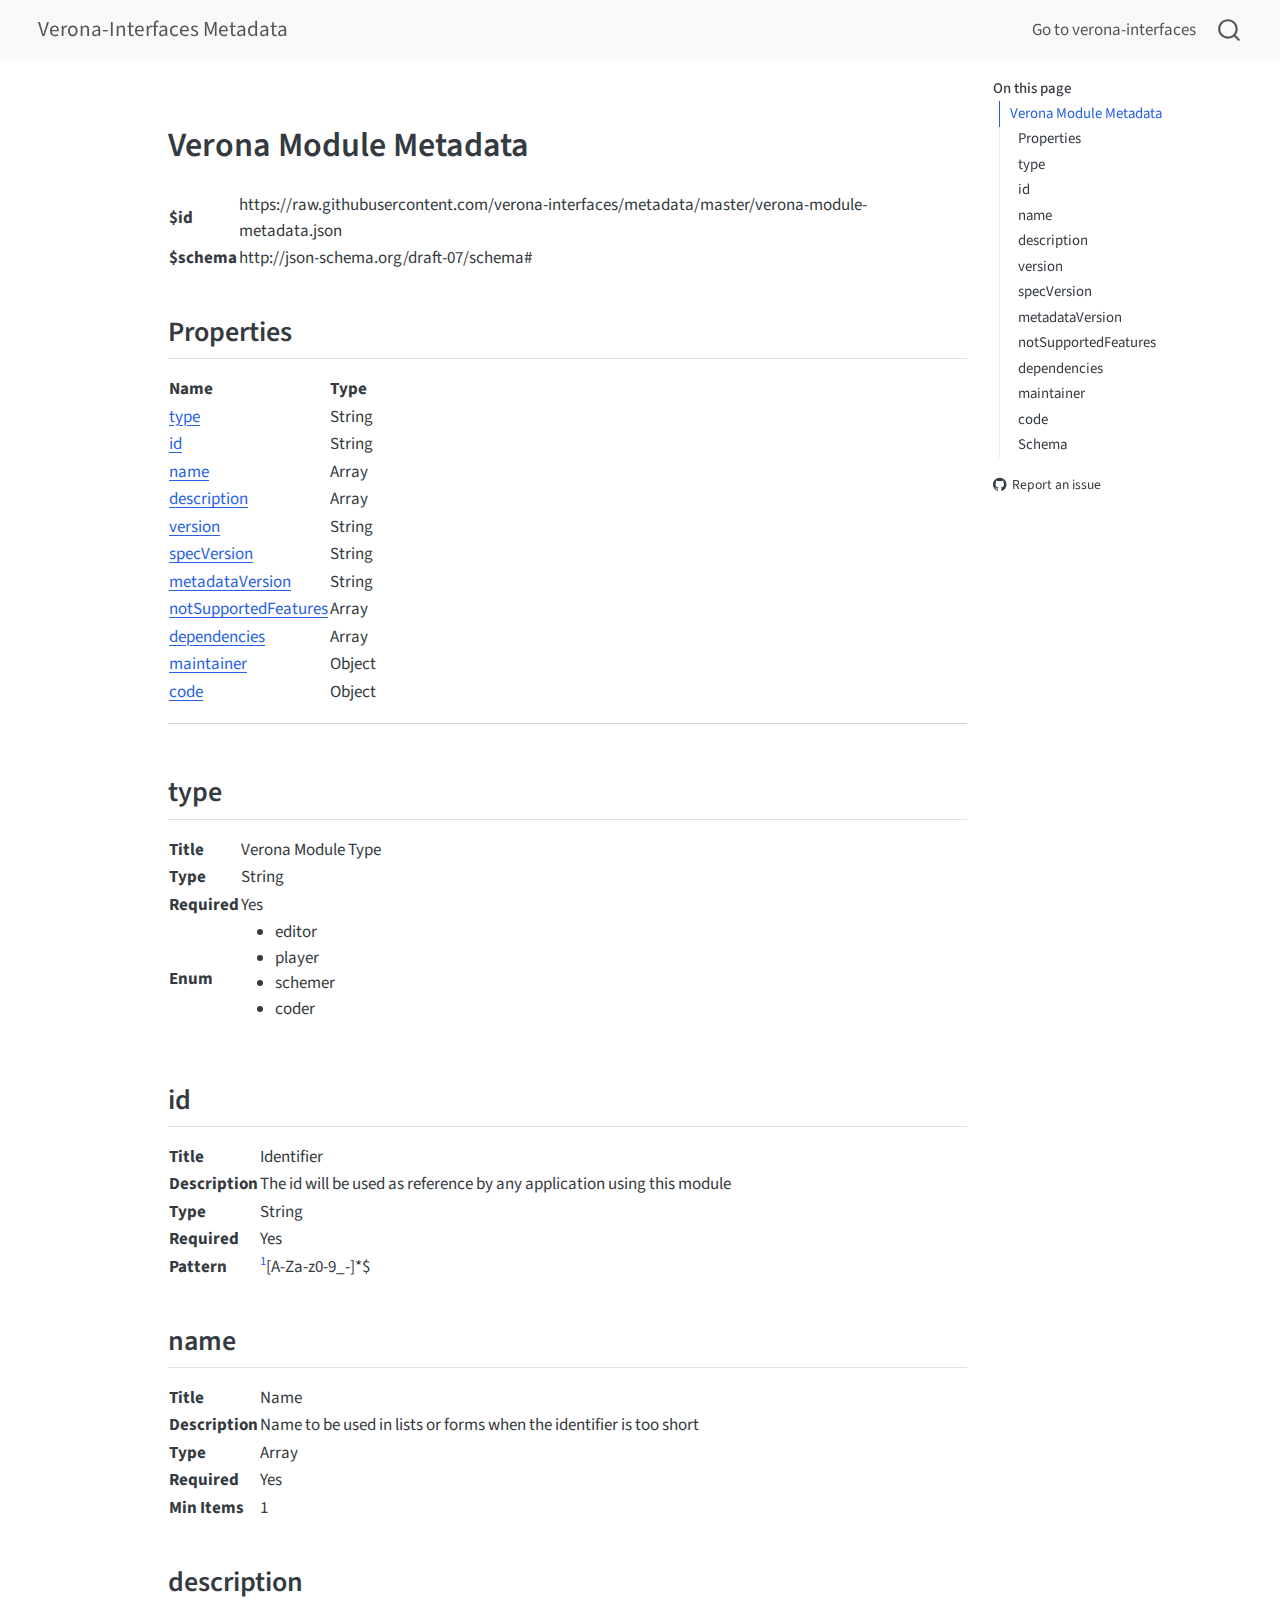
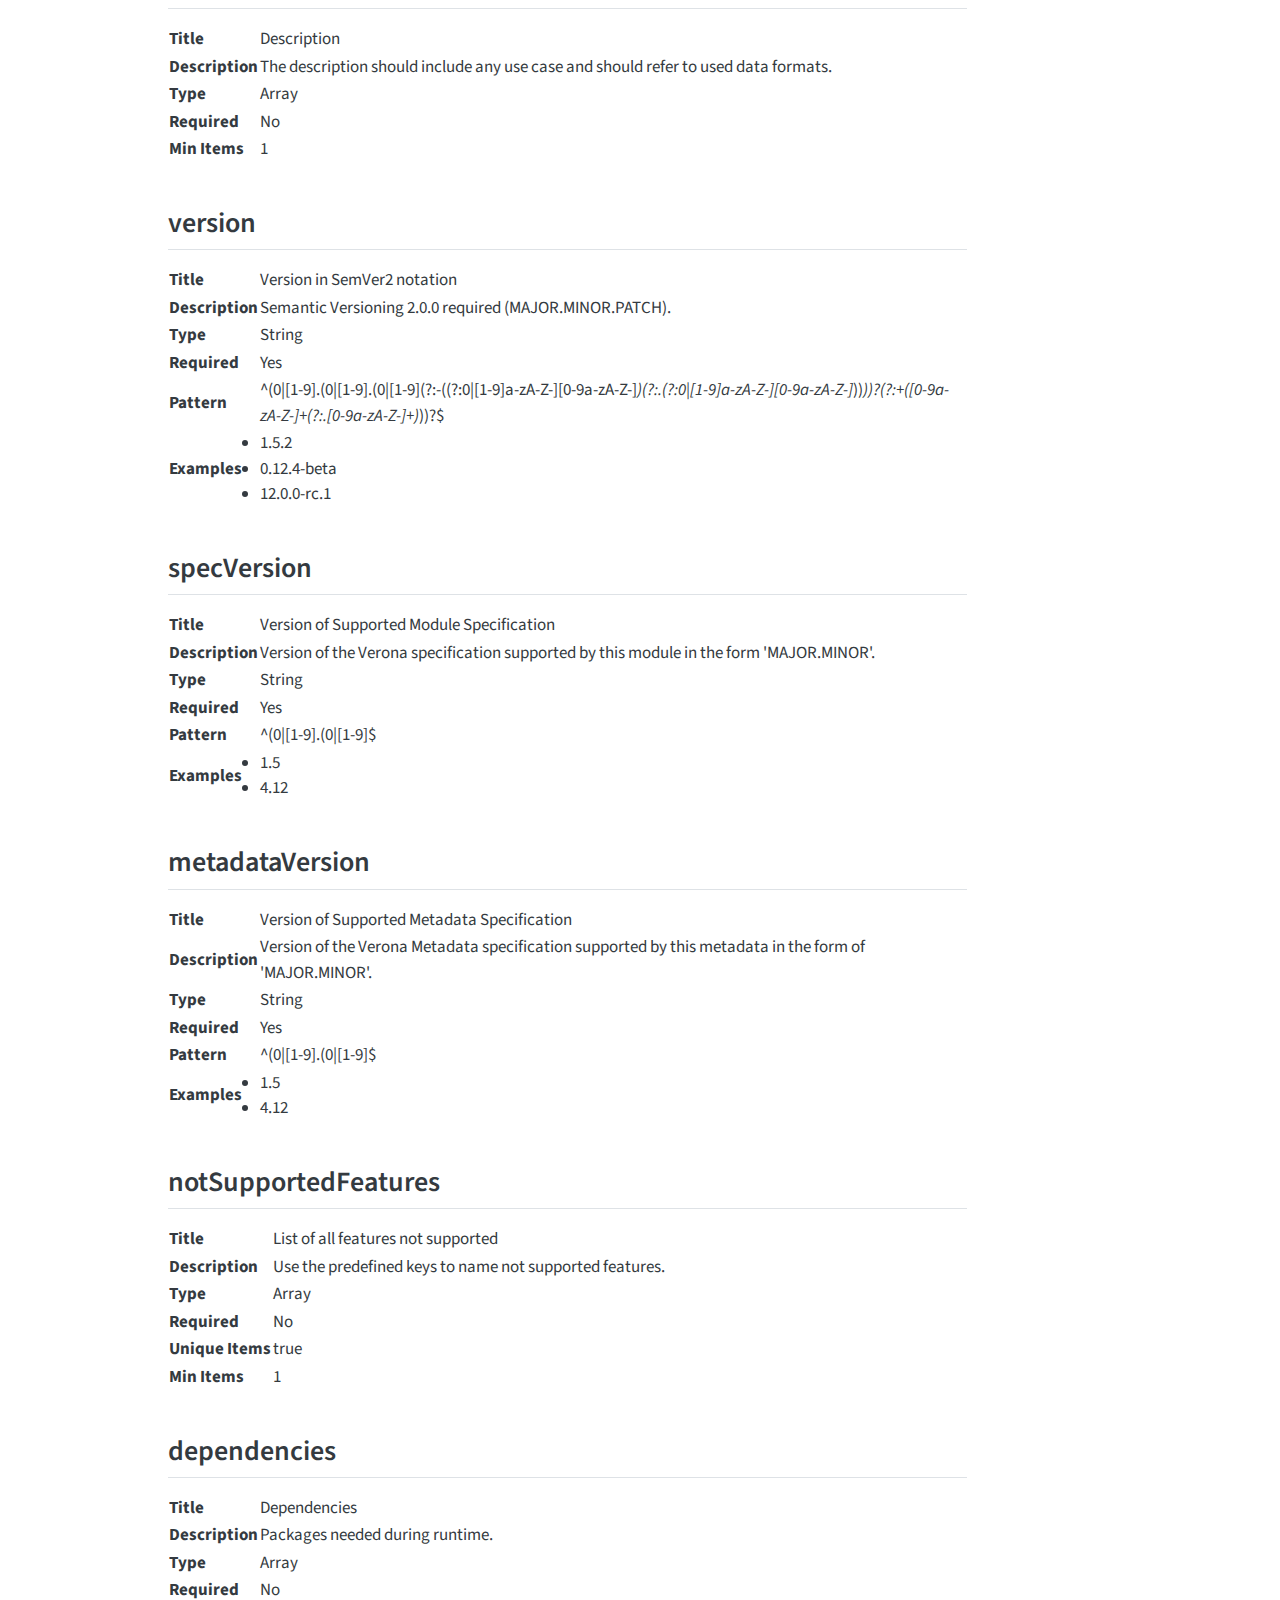
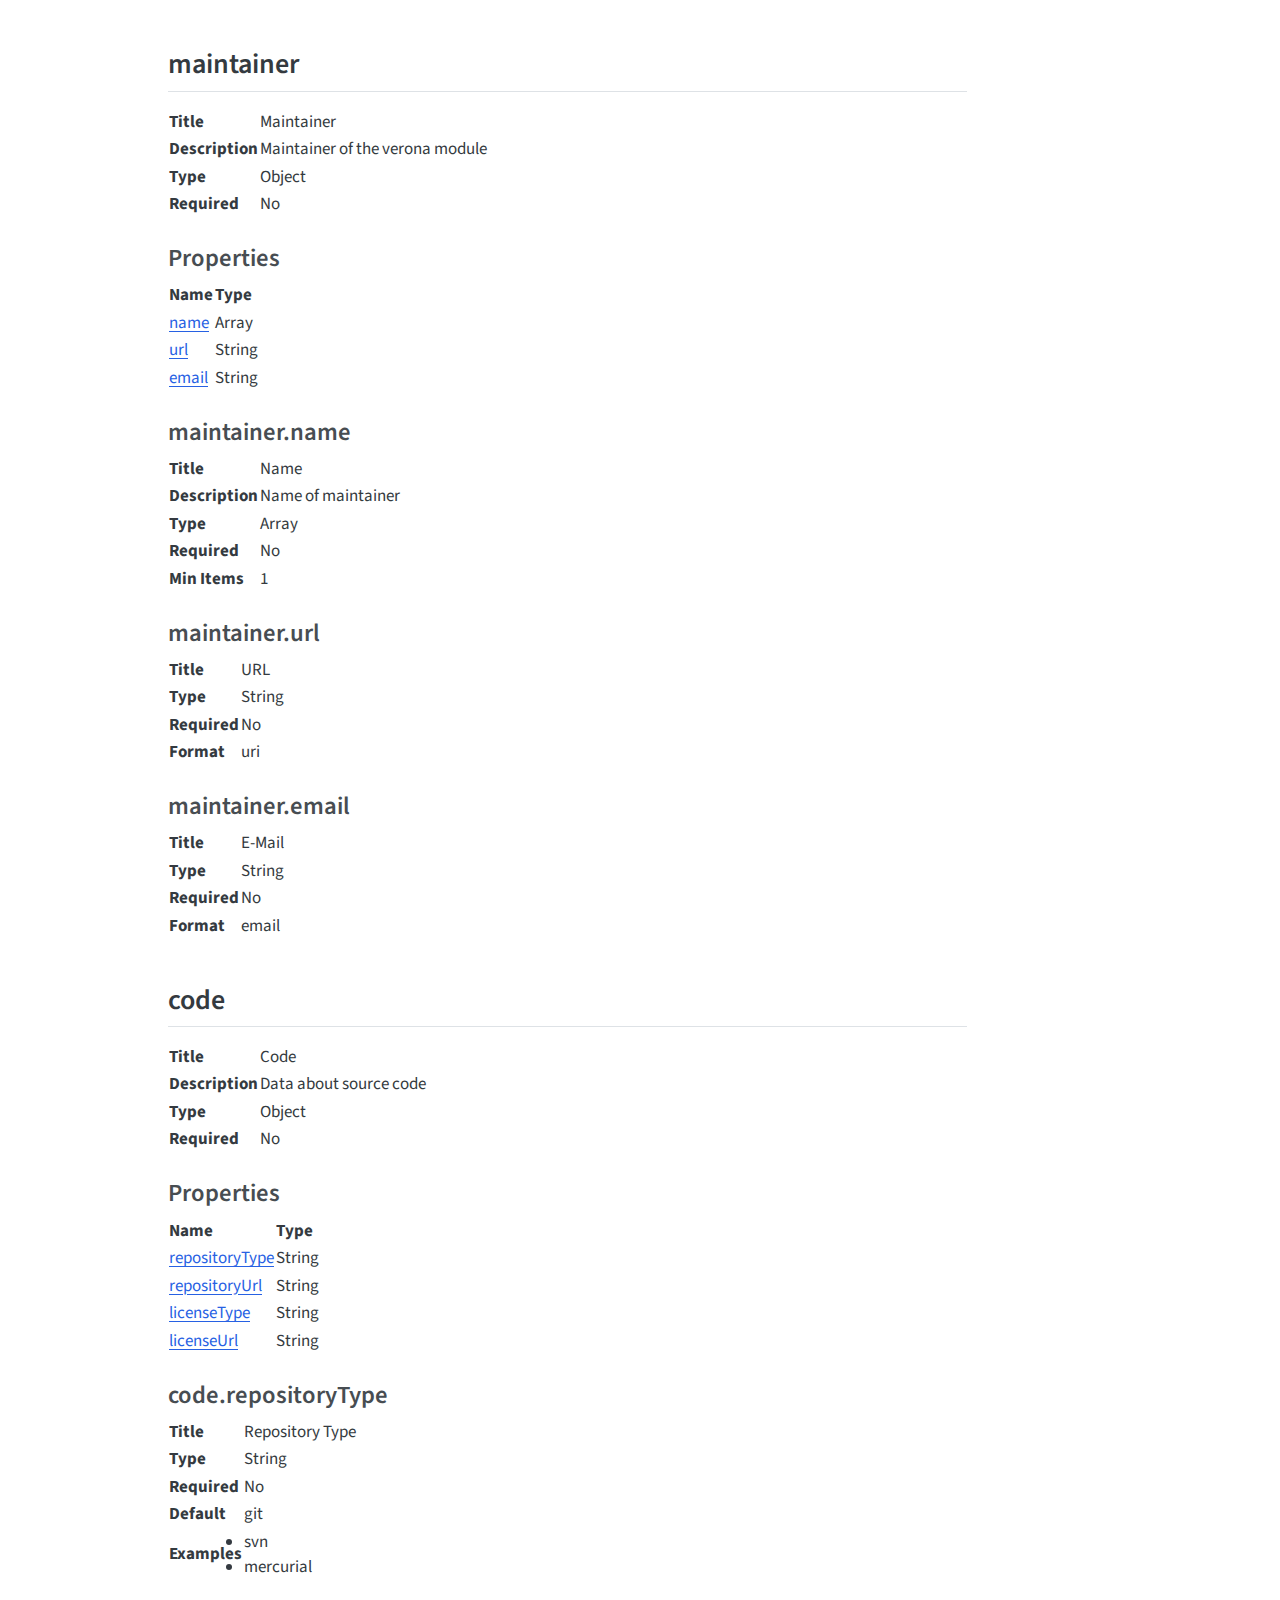
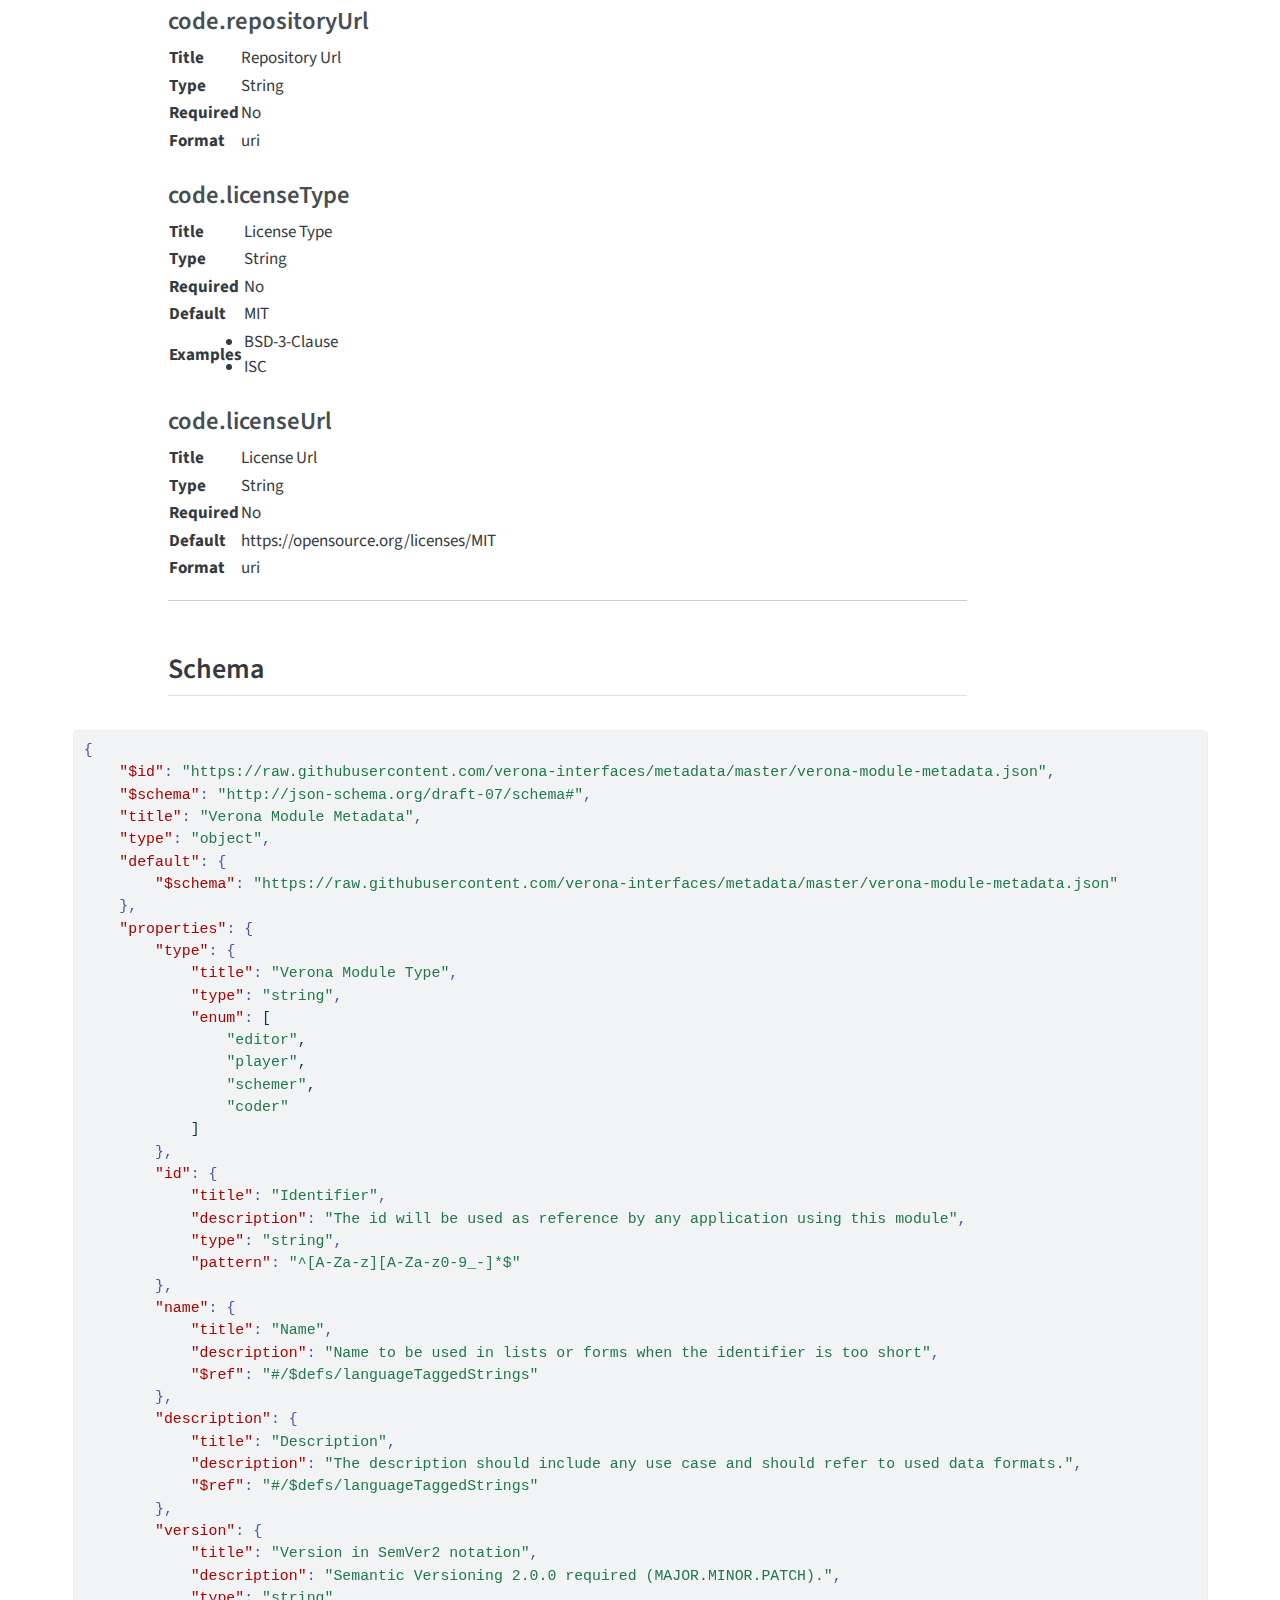
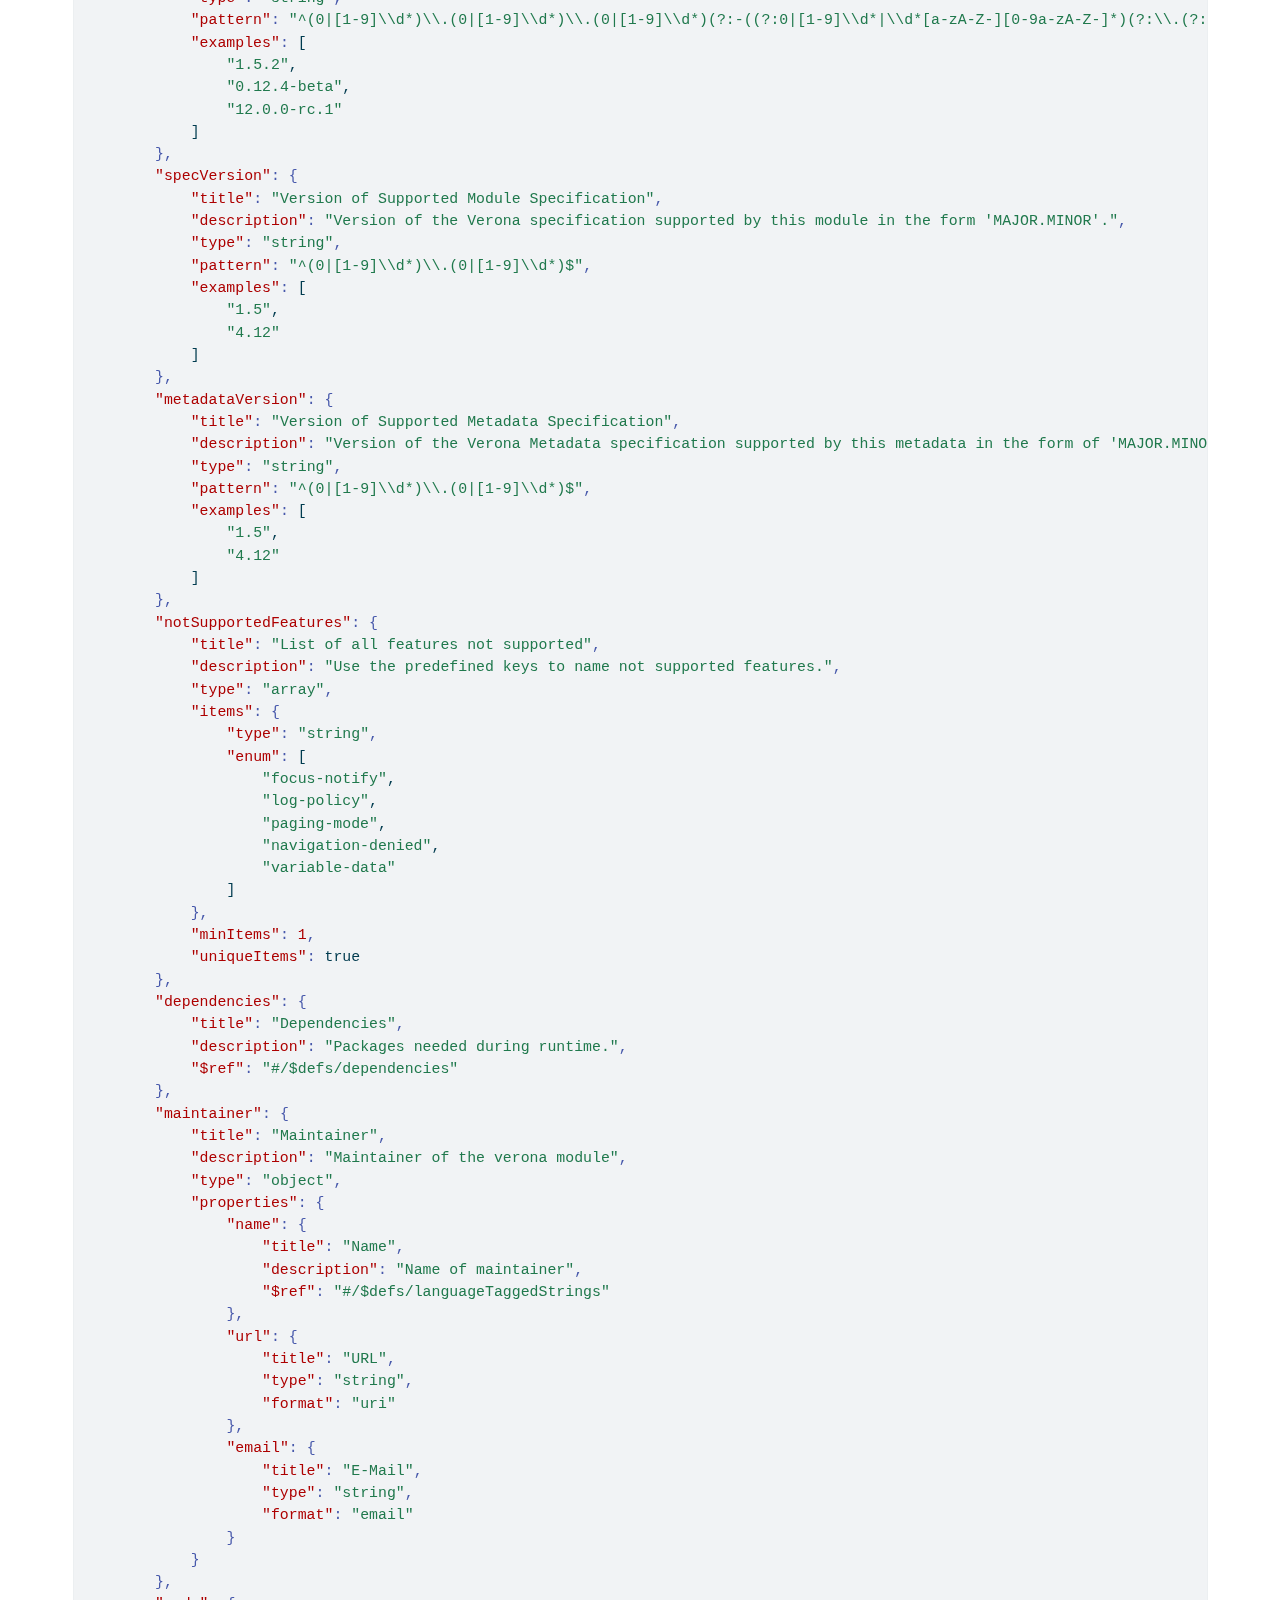
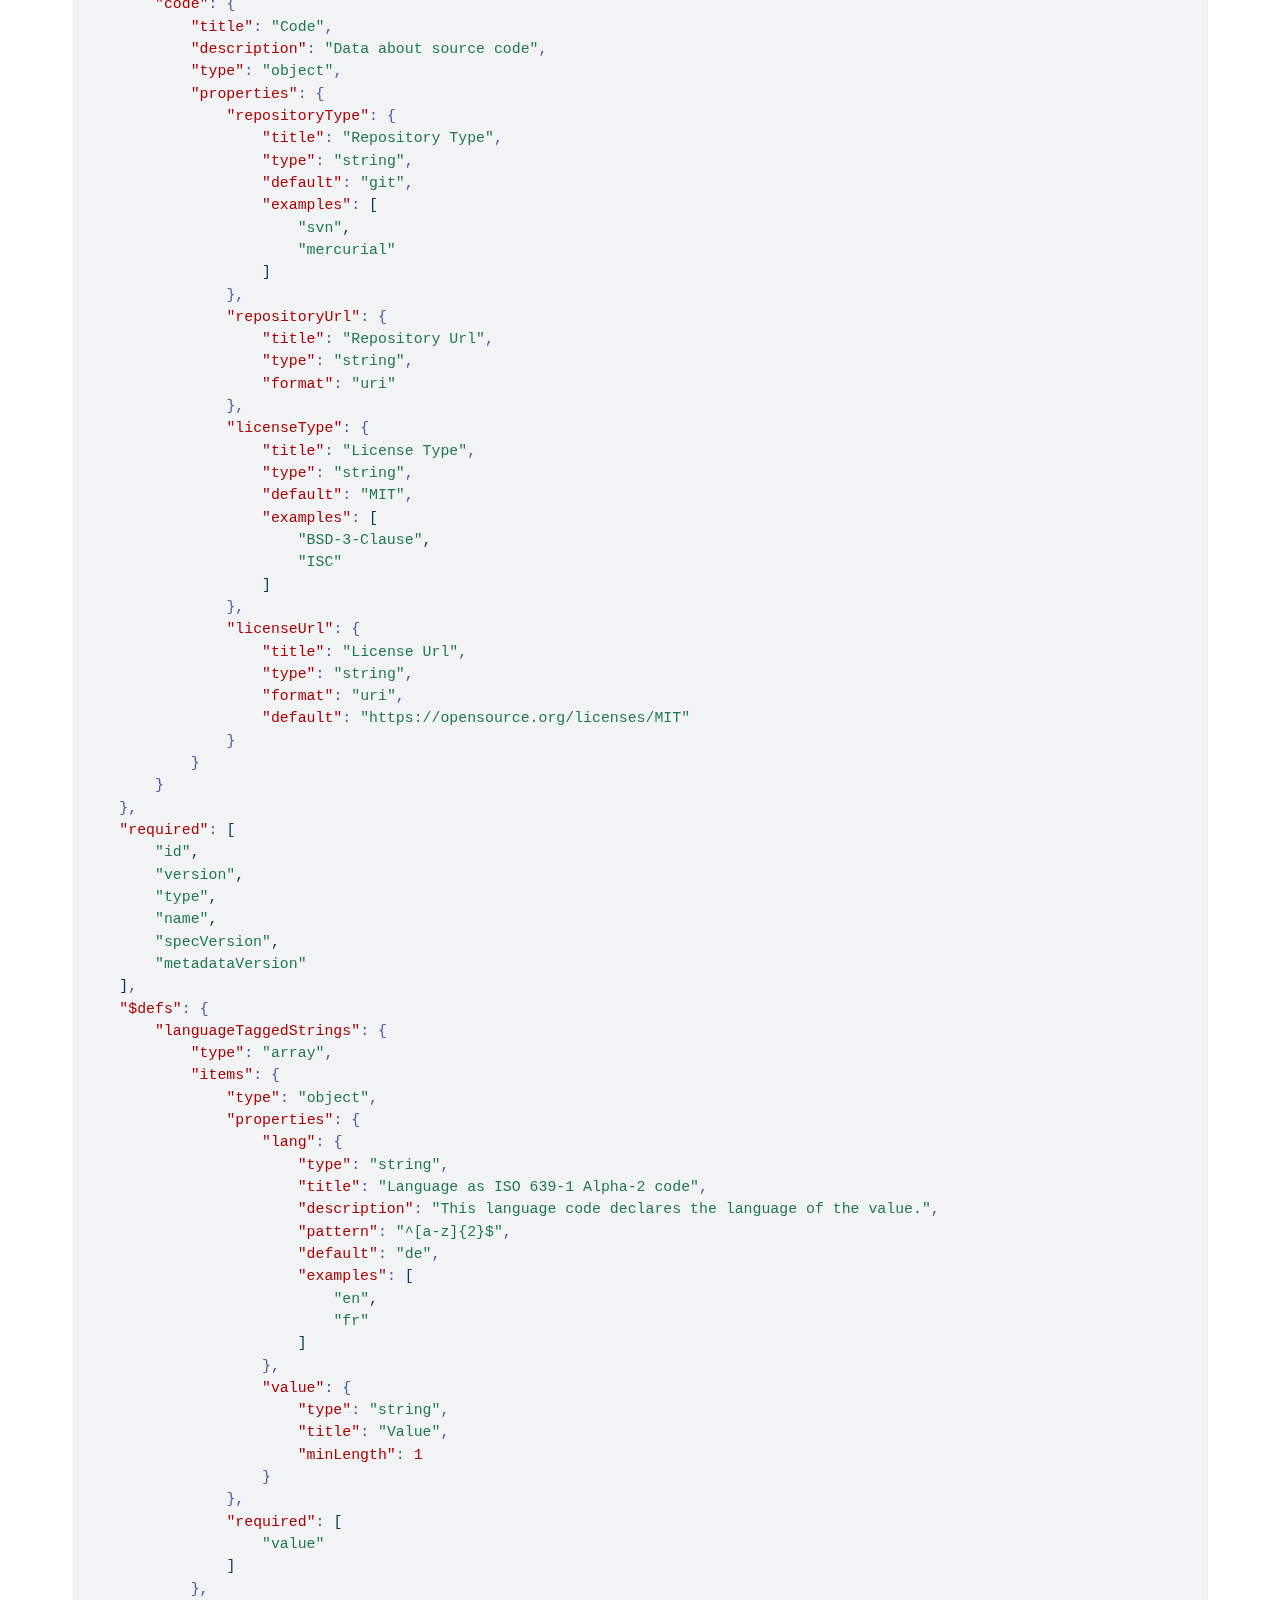
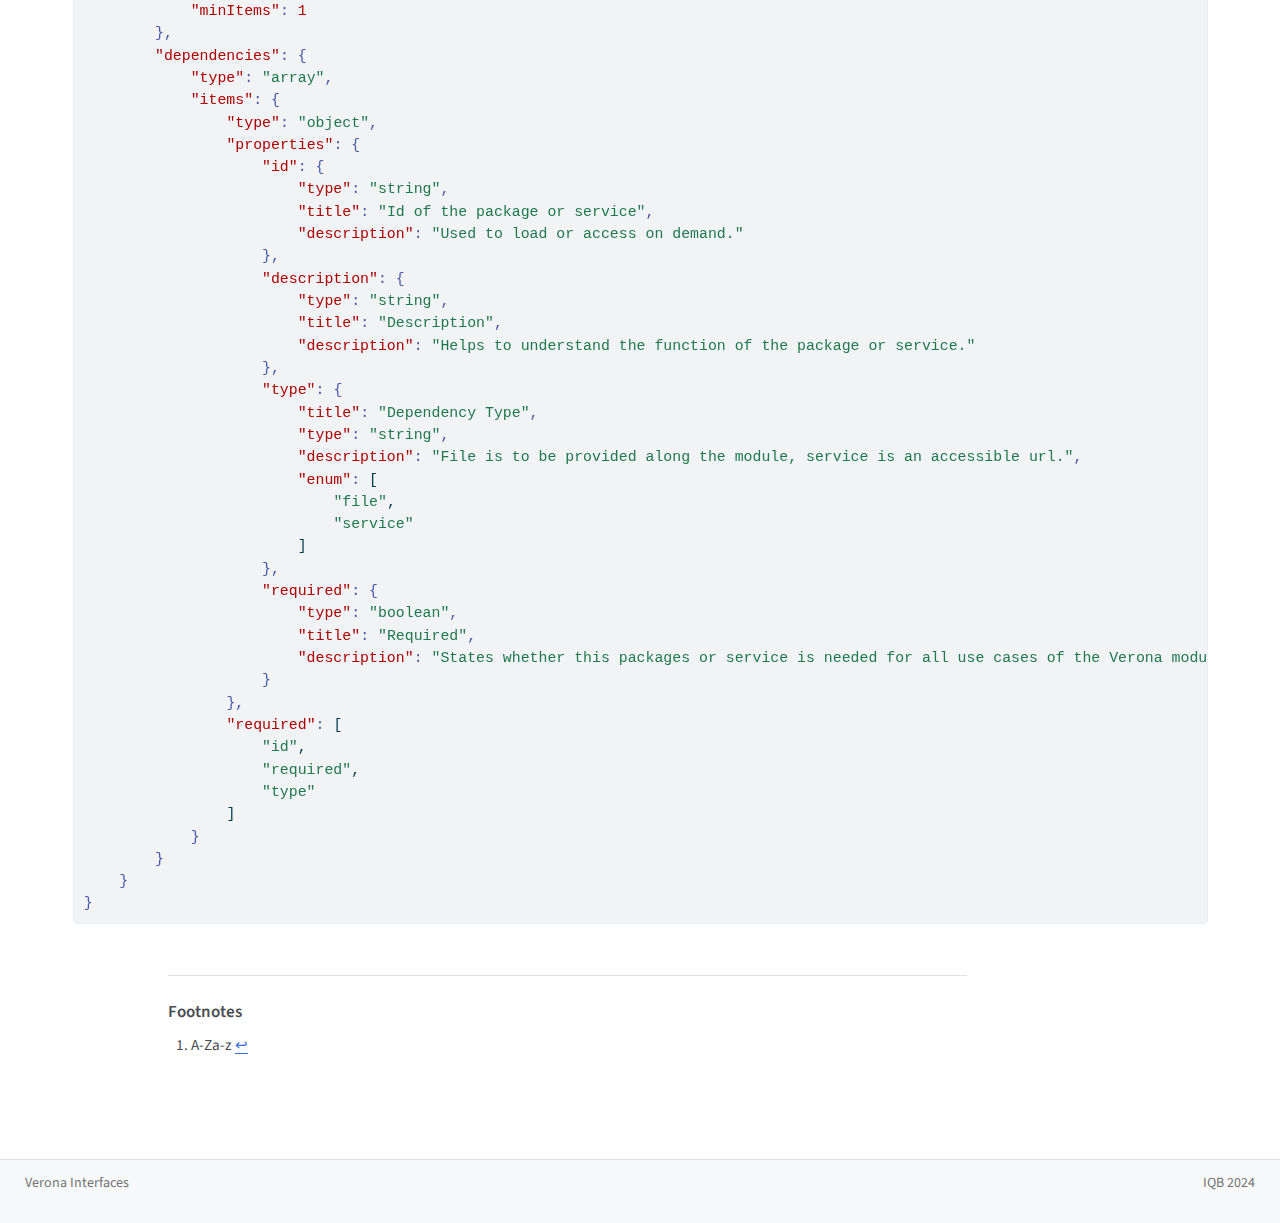
==== index.html @ d8240e15 "Built site for gh-pages" ====
<!DOCTYPE html>
<html xmlns="http://www.w3.org/1999/xhtml" lang="en" xml:lang="en"><head>

<meta charset="utf-8">
<meta name="generator" content="quarto-1.4.553">

<meta name="viewport" content="width=device-width, initial-scale=1.0, user-scalable=yes">


<title>Verona-Interfaces Metadata</title>
<style>
code{white-space: pre-wrap;}
span.smallcaps{font-variant: small-caps;}
div.columns{display: flex; gap: min(4vw, 1.5em);}
div.column{flex: auto; overflow-x: auto;}
div.hanging-indent{margin-left: 1.5em; text-indent: -1.5em;}
ul.task-list{list-style: none;}
ul.task-list li input[type="checkbox"] {
  width: 0.8em;
  margin: 0 0.8em 0.2em -1em; /* quarto-specific, see https://github.com/quarto-dev/quarto-cli/issues/4556 */ 
  vertical-align: middle;
}
/* CSS for syntax highlighting */
pre > code.sourceCode { white-space: pre; position: relative; }
pre > code.sourceCode > span { line-height: 1.25; }
pre > code.sourceCode > span:empty { height: 1.2em; }
.sourceCode { overflow: visible; }
code.sourceCode > span { color: inherit; text-decoration: inherit; }
div.sourceCode { margin: 1em 0; }
pre.sourceCode { margin: 0; }
@media screen {
div.sourceCode { overflow: auto; }
}
@media print {
pre > code.sourceCode { white-space: pre-wrap; }
pre > code.sourceCode > span { text-indent: -5em; padding-left: 5em; }
}
pre.numberSource code
  { counter-reset: source-line 0; }
pre.numberSource code > span
  { position: relative; left: -4em; counter-increment: source-line; }
pre.numberSource code > span > a:first-child::before
  { content: counter(source-line);
    position: relative; left: -1em; text-align: right; vertical-align: baseline;
    border: none; display: inline-block;
    -webkit-touch-callout: none; -webkit-user-select: none;
    -khtml-user-select: none; -moz-user-select: none;
    -ms-user-select: none; user-select: none;
    padding: 0 4px; width: 4em;
  }
pre.numberSource { margin-left: 3em;  padding-left: 4px; }
div.sourceCode
  {   }
@media screen {
pre > code.sourceCode > span > a:first-child::before { text-decoration: underline; }
}
</style>


<script src="site_libs/quarto-nav/quarto-nav.js"></script>
<script src="site_libs/clipboard/clipboard.min.js"></script>
<script src="site_libs/quarto-search/autocomplete.umd.js"></script>
<script src="site_libs/quarto-search/fuse.min.js"></script>
<script src="site_libs/quarto-search/quarto-search.js"></script>
<meta name="quarto:offset" content="./">
<link href="./favicon.ico" rel="icon">
<script src="site_libs/quarto-html/quarto.js"></script>
<script src="site_libs/quarto-html/popper.min.js"></script>
<script src="site_libs/quarto-html/tippy.umd.min.js"></script>
<script src="site_libs/quarto-html/anchor.min.js"></script>
<link href="site_libs/quarto-html/tippy.css" rel="stylesheet">
<link href="site_libs/quarto-html/quarto-syntax-highlighting.css" rel="stylesheet" id="quarto-text-highlighting-styles">
<script src="site_libs/bootstrap/bootstrap.min.js"></script>
<link href="site_libs/bootstrap/bootstrap-icons.css" rel="stylesheet">
<link href="site_libs/bootstrap/bootstrap.min.css" rel="stylesheet" id="quarto-bootstrap" data-mode="light">
<script id="quarto-search-options" type="application/json">{
  "location": "navbar",
  "copy-button": false,
  "collapse-after": 3,
  "panel-placement": "end",
  "type": "overlay",
  "limit": 50,
  "keyboard-shortcut": [
    "f",
    "/",
    "s"
  ],
  "show-item-context": false,
  "language": {
    "search-no-results-text": "No results",
    "search-matching-documents-text": "matching documents",
    "search-copy-link-title": "Copy link to search",
    "search-hide-matches-text": "Hide additional matches",
    "search-more-match-text": "more match in this document",
    "search-more-matches-text": "more matches in this document",
    "search-clear-button-title": "Clear",
    "search-text-placeholder": "",
    "search-detached-cancel-button-title": "Cancel",
    "search-submit-button-title": "Submit",
    "search-label": "Search"
  }
}</script>


<link rel="stylesheet" href="styles.css">
</head>

<body class="nav-fixed">

<div id="quarto-search-results"></div>
  <header id="quarto-header" class="headroom fixed-top">
    <nav class="navbar navbar-expand-lg " data-bs-theme="dark">
      <div class="navbar-container container-fluid">
      <div class="navbar-brand-container mx-auto">
    <a href="./index.html" class="navbar-brand navbar-brand-logo">
    <img src="./logo_verona_small.png" alt="" class="navbar-logo">
    </a>
    <a class="navbar-brand" href="./index.html">
    <span class="navbar-title">Verona-Interfaces Metadata</span>
    </a>
  </div>
            <div id="quarto-search" class="" title="Search"></div>
          <button class="navbar-toggler" type="button" data-bs-toggle="collapse" data-bs-target="#navbarCollapse" aria-controls="navbarCollapse" aria-expanded="false" aria-label="Toggle navigation" onclick="if (window.quartoToggleHeadroom) { window.quartoToggleHeadroom(); }">
  <span class="navbar-toggler-icon"></span>
</button>
          <div class="collapse navbar-collapse" id="navbarCollapse">
            <ul class="navbar-nav navbar-nav-scroll ms-auto">
  <li class="nav-item">
    <a class="nav-link" href="https://verona-interfaces.github.io/"> 
<span class="menu-text">Go to verona-interfaces</span></a>
  </li>  
</ul>
          </div> <!-- /navcollapse -->
          <div class="quarto-navbar-tools">
</div>
      </div> <!-- /container-fluid -->
    </nav>
</header>
<!-- content -->
<div id="quarto-content" class="quarto-container page-columns page-rows-contents page-layout-article page-navbar">
<!-- sidebar -->
<!-- margin-sidebar -->
    <div id="quarto-margin-sidebar" class="sidebar margin-sidebar">
        <nav id="TOC" role="doc-toc" class="toc-active">
    <h2 id="toc-title">On this page</h2>
   
  <ul>
  <li><a href="#verona-module-metadata" id="toc-verona-module-metadata" class="nav-link active" data-scroll-target="#verona-module-metadata">Verona Module Metadata</a>
  <ul class="collapse">
  <li><a href="#properties" id="toc-properties" class="nav-link" data-scroll-target="#properties">Properties</a></li>
  <li><a href="#type" id="toc-type" class="nav-link" data-scroll-target="#type">type</a></li>
  <li><a href="#id" id="toc-id" class="nav-link" data-scroll-target="#id">id</a></li>
  <li><a href="#name" id="toc-name" class="nav-link" data-scroll-target="#name">name</a></li>
  <li><a href="#description" id="toc-description" class="nav-link" data-scroll-target="#description">description</a></li>
  <li><a href="#version" id="toc-version" class="nav-link" data-scroll-target="#version">version</a></li>
  <li><a href="#specversion" id="toc-specversion" class="nav-link" data-scroll-target="#specversion">specVersion</a></li>
  <li><a href="#metadataversion" id="toc-metadataversion" class="nav-link" data-scroll-target="#metadataversion">metadataVersion</a></li>
  <li><a href="#notsupportedfeatures" id="toc-notsupportedfeatures" class="nav-link" data-scroll-target="#notsupportedfeatures">notSupportedFeatures</a></li>
  <li><a href="#dependencies" id="toc-dependencies" class="nav-link" data-scroll-target="#dependencies">dependencies</a></li>
  <li><a href="#maintainer" id="toc-maintainer" class="nav-link" data-scroll-target="#maintainer">maintainer</a>
  <ul class="collapse">
  <li><a href="#properties-1" id="toc-properties-1" class="nav-link" data-scroll-target="#properties-1">Properties</a></li>
  <li><a href="#maintainer.name" id="toc-maintainer.name" class="nav-link" data-scroll-target="#maintainer.name">maintainer.name</a></li>
  <li><a href="#maintainer.url" id="toc-maintainer.url" class="nav-link" data-scroll-target="#maintainer.url">maintainer.url</a></li>
  <li><a href="#maintainer.email" id="toc-maintainer.email" class="nav-link" data-scroll-target="#maintainer.email">maintainer.email</a></li>
  </ul></li>
  <li><a href="#code" id="toc-code" class="nav-link" data-scroll-target="#code">code</a>
  <ul class="collapse">
  <li><a href="#properties-2" id="toc-properties-2" class="nav-link" data-scroll-target="#properties-2">Properties</a></li>
  <li><a href="#code.repositorytype" id="toc-code.repositorytype" class="nav-link" data-scroll-target="#code.repositorytype">code.repositoryType</a></li>
  <li><a href="#code.repositoryurl" id="toc-code.repositoryurl" class="nav-link" data-scroll-target="#code.repositoryurl">code.repositoryUrl</a></li>
  <li><a href="#code.licensetype" id="toc-code.licensetype" class="nav-link" data-scroll-target="#code.licensetype">code.licenseType</a></li>
  <li><a href="#code.licenseurl" id="toc-code.licenseurl" class="nav-link" data-scroll-target="#code.licenseurl">code.licenseUrl</a></li>
  </ul></li>
  <li><a href="#schema" id="toc-schema" class="nav-link" data-scroll-target="#schema">Schema</a></li>
  </ul></li>
  </ul>
<div class="toc-actions"><ul><li><a href="https://github.com/verona-interfaces/metadata/issues/new" class="toc-action"><i class="bi bi-github"></i>Report an issue</a></li></ul></div></nav>
    </div>
<!-- main -->
<main class="content page-columns page-full" id="quarto-document-content">




<section id="verona-module-metadata" class="level1 page-columns page-full">
<h1>Verona Module Metadata</h1>
<table>
<tbody>
<tr>
<th>
$id
</th>
<td>
https://raw.githubusercontent.com/verona-interfaces/metadata/master/verona-module-metadata.json
</td>
</tr>
<tr>
<th>
$schema
</th>
<td>
http://json-schema.org/draft-07/schema#
</td>
</tr>
</tbody>
</table>
<section id="properties" class="level2">
<h2 class="anchored" data-anchor-id="properties">Properties</h2>
<table class="jssd-properties-table">
<thead>
<tr>
<th colspan="2">
Name
</th>
<th>
Type
</th>
</tr>
</thead>
<tbody>
<tr>
<td colspan="2">
<a href="#type">type</a>
</td>
<td>
String
</td>
</tr>
<tr>
<td colspan="2">
<a href="#id">id</a>
</td>
<td>
String
</td>
</tr>
<tr>
<td colspan="2">
<a href="#name">name</a>
</td>
<td>
Array
</td>
</tr>
<tr>
<td colspan="2">
<a href="#description">description</a>
</td>
<td>
Array
</td>
</tr>
<tr>
<td colspan="2">
<a href="#version">version</a>
</td>
<td>
String
</td>
</tr>
<tr>
<td colspan="2">
<a href="#specversion">specVersion</a>
</td>
<td>
String
</td>
</tr>
<tr>
<td colspan="2">
<a href="#metadataversion">metadataVersion</a>
</td>
<td>
String
</td>
</tr>
<tr>
<td colspan="2">
<a href="#notsupportedfeatures">notSupportedFeatures</a>
</td>
<td>
Array
</td>
</tr>
<tr>
<td colspan="2">
<a href="#dependencies">dependencies</a>
</td>
<td>
Array
</td>
</tr>
<tr>
<td colspan="2">
<a href="#maintainer">maintainer</a>
</td>
<td>
Object
</td>
</tr>
<tr>
<td colspan="2">
<a href="#code">code</a>
</td>
<td>
Object
</td>
</tr>
</tbody>
</table>
<hr>
</section>
<section id="type" class="level2">
<h2 class="anchored" data-anchor-id="type">type</h2>
<table class="jssd-property-table">
<tbody>
<tr>
<th>
Title
</th>
<td colspan="2">
Verona Module Type
</td>
</tr>
<tr>
<th>
Type
</th>
<td colspan="2">
String
</td>
</tr>
<tr>
<th>
Required
</th>
<td colspan="2">
Yes
</td>
</tr>
<tr>
<th>
Enum
</th>
<td colspan="2">
<ul>
<li>
editor
</li>
<li>
player
</li>
<li>
schemer
</li>
<li>
coder
</li>
</ul>
</td>
</tr>
</tbody>
</table>
</section>
<section id="id" class="level2">
<h2 class="anchored" data-anchor-id="id">id</h2>
<table class="jssd-property-table">
<tbody>
<tr>
<th>
Title
</th>
<td colspan="2">
Identifier
</td>
</tr>
<tr>
<th>
Description
</th>
<td colspan="2">
The id will be used as reference by any application using this module
</td>
</tr>
<tr>
<th>
Type
</th>
<td colspan="2">
String
</td>
</tr>
<tr>
<th>
Required
</th>
<td colspan="2">
Yes
</td>
</tr>
<tr>
<th>
Pattern
</th>
<td colspan="2">
<a href="#fn1" class="footnote-ref" id="fnref1" role="doc-noteref"><sup>1</sup></a>[A-Za-z0-9_-]*$
</td>
</tr>
</tbody>
</table>
</section>
<section id="name" class="level2">
<h2 class="anchored" data-anchor-id="name">name</h2>
<table class="jssd-property-table">
<tbody>
<tr>
<th>
Title
</th>
<td colspan="2">
Name
</td>
</tr>
<tr>
<th>
Description
</th>
<td colspan="2">
Name to be used in lists or forms when the identifier is too short
</td>
</tr>
<tr>
<th>
Type
</th>
<td colspan="2">
Array
</td>
</tr>
<tr>
<th>
Required
</th>
<td colspan="2">
Yes
</td>
</tr>
<tr>
<th>
Min Items
</th>
<td colspan="2">
1
</td>
</tr>
</tbody>
</table>
</section>
<section id="description" class="level2">
<h2 class="anchored" data-anchor-id="description">description</h2>
<table class="jssd-property-table">
<tbody>
<tr>
<th>
Title
</th>
<td colspan="2">
Description
</td>
</tr>
<tr>
<th>
Description
</th>
<td colspan="2">
The description should include any use case and should refer to used data formats.
</td>
</tr>
<tr>
<th>
Type
</th>
<td colspan="2">
Array
</td>
</tr>
<tr>
<th>
Required
</th>
<td colspan="2">
No
</td>
</tr>
<tr>
<th>
Min Items
</th>
<td colspan="2">
1
</td>
</tr>
</tbody>
</table>
</section>
<section id="version" class="level2">
<h2 class="anchored" data-anchor-id="version">version</h2>
<table class="jssd-property-table">
<tbody>
<tr>
<th>
Title
</th>
<td colspan="2">
Version in SemVer2 notation
</td>
</tr>
<tr>
<th>
Description
</th>
<td colspan="2">
Semantic Versioning 2.0.0 required (MAJOR.MINOR.PATCH).
</td>
</tr>
<tr>
<th>
Type
</th>
<td colspan="2">
String
</td>
</tr>
<tr>
<th>
Required
</th>
<td colspan="2">
Yes
</td>
</tr>
<tr>
<th>
Pattern
</th>
<td colspan="2">
^(0|[1-9].(0|[1-9].(0|[1-9](?:-((?:0|[1-9]a-zA-Z-][0-9a-zA-Z-]<em>)(?:.(?:0|[1-9]a-zA-Z-][0-9a-zA-Z-]</em>))<em>))?(?:+([0-9a-zA-Z-]+(?:.[0-9a-zA-Z-]+)</em>))?$
</td>
</tr>
<tr>
<th>
Examples
</th>
<td colspan="2">
<li>
1.5.2
</li>
<li>
0.12.4-beta
</li>
<li>
12.0.0-rc.1
</li>
</td>
</tr>
</tbody>
</table>
</section>
<section id="specversion" class="level2">
<h2 class="anchored" data-anchor-id="specversion">specVersion</h2>
<table class="jssd-property-table">
<tbody>
<tr>
<th>
Title
</th>
<td colspan="2">
Version of Supported Module Specification
</td>
</tr>
<tr>
<th>
Description
</th>
<td colspan="2">
Version of the Verona specification supported by this module in the form 'MAJOR.MINOR'.
</td>
</tr>
<tr>
<th>
Type
</th>
<td colspan="2">
String
</td>
</tr>
<tr>
<th>
Required
</th>
<td colspan="2">
Yes
</td>
</tr>
<tr>
<th>
Pattern
</th>
<td colspan="2">
^(0|[1-9].(0|[1-9]$
</td>
</tr>
<tr>
<th>
Examples
</th>
<td colspan="2">
<li>
1.5
</li>
<li>
4.12
</li>
</td>
</tr>
</tbody>
</table>
</section>
<section id="metadataversion" class="level2">
<h2 class="anchored" data-anchor-id="metadataversion">metadataVersion</h2>
<table class="jssd-property-table">
<tbody>
<tr>
<th>
Title
</th>
<td colspan="2">
Version of Supported Metadata Specification
</td>
</tr>
<tr>
<th>
Description
</th>
<td colspan="2">
Version of the Verona Metadata specification supported by this metadata in the form of 'MAJOR.MINOR'.
</td>
</tr>
<tr>
<th>
Type
</th>
<td colspan="2">
String
</td>
</tr>
<tr>
<th>
Required
</th>
<td colspan="2">
Yes
</td>
</tr>
<tr>
<th>
Pattern
</th>
<td colspan="2">
^(0|[1-9].(0|[1-9]$
</td>
</tr>
<tr>
<th>
Examples
</th>
<td colspan="2">
<li>
1.5
</li>
<li>
4.12
</li>
</td>
</tr>
</tbody>
</table>
</section>
<section id="notsupportedfeatures" class="level2">
<h2 class="anchored" data-anchor-id="notsupportedfeatures">notSupportedFeatures</h2>
<table class="jssd-property-table">
<tbody>
<tr>
<th>
Title
</th>
<td colspan="2">
List of all features not supported
</td>
</tr>
<tr>
<th>
Description
</th>
<td colspan="2">
Use the predefined keys to name not supported features.
</td>
</tr>
<tr>
<th>
Type
</th>
<td colspan="2">
Array
</td>
</tr>
<tr>
<th>
Required
</th>
<td colspan="2">
No
</td>
</tr>
<tr>
<th>
Unique Items
</th>
<td colspan="2">
true
</td>
</tr>
<tr>
<th>
Min Items
</th>
<td colspan="2">
1
</td>
</tr>
</tbody>
</table>
</section>
<section id="dependencies" class="level2">
<h2 class="anchored" data-anchor-id="dependencies">dependencies</h2>
<table class="jssd-property-table">
<tbody>
<tr>
<th>
Title
</th>
<td colspan="2">
Dependencies
</td>
</tr>
<tr>
<th>
Description
</th>
<td colspan="2">
Packages needed during runtime.
</td>
</tr>
<tr>
<th>
Type
</th>
<td colspan="2">
Array
</td>
</tr>
<tr>
<th>
Required
</th>
<td colspan="2">
No
</td>
</tr>
</tbody>
</table>
</section>
<section id="maintainer" class="level2">
<h2 class="anchored" data-anchor-id="maintainer">maintainer</h2>
<table class="jssd-property-table">
<tbody>
<tr>
<th>
Title
</th>
<td colspan="2">
Maintainer
</td>
</tr>
<tr>
<th>
Description
</th>
<td colspan="2">
Maintainer of the verona module
</td>
</tr>
<tr>
<th>
Type
</th>
<td colspan="2">
Object
</td>
</tr>
<tr>
<th>
Required
</th>
<td colspan="2">
No
</td>
</tr>
</tbody>
</table>
<section id="properties-1" class="level3">
<h3 class="anchored" data-anchor-id="properties-1">Properties</h3>
<table class="jssd-properties-table">
<thead>
<tr>
<th colspan="2">
Name
</th>
<th>
Type
</th>
</tr>
</thead>
<tbody>
<tr>
<td colspan="2">
<a href="#maintainername">name</a>
</td>
<td>
Array
</td>
</tr>
<tr>
<td colspan="2">
<a href="#maintainerurl">url</a>
</td>
<td>
String
</td>
</tr>
<tr>
<td colspan="2">
<a href="#maintaineremail">email</a>
</td>
<td>
String
</td>
</tr>
</tbody>
</table>
</section>
<section id="maintainer.name" class="level3">
<h3 class="anchored" data-anchor-id="maintainer.name">maintainer.name</h3>
<table class="jssd-property-table">
<tbody>
<tr>
<th>
Title
</th>
<td colspan="2">
Name
</td>
</tr>
<tr>
<th>
Description
</th>
<td colspan="2">
Name of maintainer
</td>
</tr>
<tr>
<th>
Type
</th>
<td colspan="2">
Array
</td>
</tr>
<tr>
<th>
Required
</th>
<td colspan="2">
No
</td>
</tr>
<tr>
<th>
Min Items
</th>
<td colspan="2">
1
</td>
</tr>
</tbody>
</table>
</section>
<section id="maintainer.url" class="level3">
<h3 class="anchored" data-anchor-id="maintainer.url">maintainer.url</h3>
<table class="jssd-property-table">
<tbody>
<tr>
<th>
Title
</th>
<td colspan="2">
URL
</td>
</tr>
<tr>
<th>
Type
</th>
<td colspan="2">
String
</td>
</tr>
<tr>
<th>
Required
</th>
<td colspan="2">
No
</td>
</tr>
<tr>
<th>
Format
</th>
<td colspan="2">
uri
</td>
</tr>
</tbody>
</table>
</section>
<section id="maintainer.email" class="level3">
<h3 class="anchored" data-anchor-id="maintainer.email">maintainer.email</h3>
<table class="jssd-property-table">
<tbody>
<tr>
<th>
Title
</th>
<td colspan="2">
E-Mail
</td>
</tr>
<tr>
<th>
Type
</th>
<td colspan="2">
String
</td>
</tr>
<tr>
<th>
Required
</th>
<td colspan="2">
No
</td>
</tr>
<tr>
<th>
Format
</th>
<td colspan="2">
email
</td>
</tr>
</tbody>
</table>
</section>
</section>
<section id="code" class="level2">
<h2 class="anchored" data-anchor-id="code">code</h2>
<table class="jssd-property-table">
<tbody>
<tr>
<th>
Title
</th>
<td colspan="2">
Code
</td>
</tr>
<tr>
<th>
Description
</th>
<td colspan="2">
Data about source code
</td>
</tr>
<tr>
<th>
Type
</th>
<td colspan="2">
Object
</td>
</tr>
<tr>
<th>
Required
</th>
<td colspan="2">
No
</td>
</tr>
</tbody>
</table>
<section id="properties-2" class="level3">
<h3 class="anchored" data-anchor-id="properties-2">Properties</h3>
<table class="jssd-properties-table">
<thead>
<tr>
<th colspan="2">
Name
</th>
<th>
Type
</th>
</tr>
</thead>
<tbody>
<tr>
<td colspan="2">
<a href="#coderepositorytype">repositoryType</a>
</td>
<td>
String
</td>
</tr>
<tr>
<td colspan="2">
<a href="#coderepositoryurl">repositoryUrl</a>
</td>
<td>
String
</td>
</tr>
<tr>
<td colspan="2">
<a href="#codelicensetype">licenseType</a>
</td>
<td>
String
</td>
</tr>
<tr>
<td colspan="2">
<a href="#codelicenseurl">licenseUrl</a>
</td>
<td>
String
</td>
</tr>
</tbody>
</table>
</section>
<section id="code.repositorytype" class="level3">
<h3 class="anchored" data-anchor-id="code.repositorytype">code.repositoryType</h3>
<table class="jssd-property-table">
<tbody>
<tr>
<th>
Title
</th>
<td colspan="2">
Repository Type
</td>
</tr>
<tr>
<th>
Type
</th>
<td colspan="2">
String
</td>
</tr>
<tr>
<th>
Required
</th>
<td colspan="2">
No
</td>
</tr>
<tr>
<th>
Default
</th>
<td colspan="2">
git
</td>
</tr>
<tr>
<th>
Examples
</th>
<td colspan="2">
<li>
svn
</li>
<li>
mercurial
</li>
</td>
</tr>
</tbody>
</table>
</section>
<section id="code.repositoryurl" class="level3">
<h3 class="anchored" data-anchor-id="code.repositoryurl">code.repositoryUrl</h3>
<table class="jssd-property-table">
<tbody>
<tr>
<th>
Title
</th>
<td colspan="2">
Repository Url
</td>
</tr>
<tr>
<th>
Type
</th>
<td colspan="2">
String
</td>
</tr>
<tr>
<th>
Required
</th>
<td colspan="2">
No
</td>
</tr>
<tr>
<th>
Format
</th>
<td colspan="2">
uri
</td>
</tr>
</tbody>
</table>
</section>
<section id="code.licensetype" class="level3">
<h3 class="anchored" data-anchor-id="code.licensetype">code.licenseType</h3>
<table class="jssd-property-table">
<tbody>
<tr>
<th>
Title
</th>
<td colspan="2">
License Type
</td>
</tr>
<tr>
<th>
Type
</th>
<td colspan="2">
String
</td>
</tr>
<tr>
<th>
Required
</th>
<td colspan="2">
No
</td>
</tr>
<tr>
<th>
Default
</th>
<td colspan="2">
MIT
</td>
</tr>
<tr>
<th>
Examples
</th>
<td colspan="2">
<li>
BSD-3-Clause
</li>
<li>
ISC
</li>
</td>
</tr>
</tbody>
</table>
</section>
<section id="code.licenseurl" class="level3">
<h3 class="anchored" data-anchor-id="code.licenseurl">code.licenseUrl</h3>
<table class="jssd-property-table">
<tbody>
<tr>
<th>
Title
</th>
<td colspan="2">
License Url
</td>
</tr>
<tr>
<th>
Type
</th>
<td colspan="2">
String
</td>
</tr>
<tr>
<th>
Required
</th>
<td colspan="2">
No
</td>
</tr>
<tr>
<th>
Default
</th>
<td colspan="2">
https://opensource.org/licenses/MIT
</td>
</tr>
<tr>
<th>
Format
</th>
<td colspan="2">
uri
</td>
</tr>
</tbody>
</table>
<hr>
</section>
</section>
<section id="schema" class="level2 page-columns page-full">
<h2 class="anchored" data-anchor-id="schema">Schema</h2>
<div class="column-page">
<div class="sourceCode" id="cb1"><pre class="sourceCode json code-with-copy"><code class="sourceCode json"><span id="cb1-1"><a href="#cb1-1" aria-hidden="true" tabindex="-1"></a><span class="fu">{</span></span>
<span id="cb1-2"><a href="#cb1-2" aria-hidden="true" tabindex="-1"></a>    <span class="dt">"$id"</span><span class="fu">:</span> <span class="st">"https://raw.githubusercontent.com/verona-interfaces/metadata/master/verona-module-metadata.json"</span><span class="fu">,</span></span>
<span id="cb1-3"><a href="#cb1-3" aria-hidden="true" tabindex="-1"></a>    <span class="dt">"$schema"</span><span class="fu">:</span> <span class="st">"http://json-schema.org/draft-07/schema#"</span><span class="fu">,</span></span>
<span id="cb1-4"><a href="#cb1-4" aria-hidden="true" tabindex="-1"></a>    <span class="dt">"title"</span><span class="fu">:</span> <span class="st">"Verona Module Metadata"</span><span class="fu">,</span></span>
<span id="cb1-5"><a href="#cb1-5" aria-hidden="true" tabindex="-1"></a>    <span class="dt">"type"</span><span class="fu">:</span> <span class="st">"object"</span><span class="fu">,</span></span>
<span id="cb1-6"><a href="#cb1-6" aria-hidden="true" tabindex="-1"></a>    <span class="dt">"default"</span><span class="fu">:</span> <span class="fu">{</span></span>
<span id="cb1-7"><a href="#cb1-7" aria-hidden="true" tabindex="-1"></a>        <span class="dt">"$schema"</span><span class="fu">:</span> <span class="st">"https://raw.githubusercontent.com/verona-interfaces/metadata/master/verona-module-metadata.json"</span></span>
<span id="cb1-8"><a href="#cb1-8" aria-hidden="true" tabindex="-1"></a>    <span class="fu">},</span></span>
<span id="cb1-9"><a href="#cb1-9" aria-hidden="true" tabindex="-1"></a>    <span class="dt">"properties"</span><span class="fu">:</span> <span class="fu">{</span></span>
<span id="cb1-10"><a href="#cb1-10" aria-hidden="true" tabindex="-1"></a>        <span class="dt">"type"</span><span class="fu">:</span> <span class="fu">{</span></span>
<span id="cb1-11"><a href="#cb1-11" aria-hidden="true" tabindex="-1"></a>            <span class="dt">"title"</span><span class="fu">:</span> <span class="st">"Verona Module Type"</span><span class="fu">,</span></span>
<span id="cb1-12"><a href="#cb1-12" aria-hidden="true" tabindex="-1"></a>            <span class="dt">"type"</span><span class="fu">:</span> <span class="st">"string"</span><span class="fu">,</span></span>
<span id="cb1-13"><a href="#cb1-13" aria-hidden="true" tabindex="-1"></a>            <span class="dt">"enum"</span><span class="fu">:</span> <span class="ot">[</span></span>
<span id="cb1-14"><a href="#cb1-14" aria-hidden="true" tabindex="-1"></a>                <span class="st">"editor"</span><span class="ot">,</span></span>
<span id="cb1-15"><a href="#cb1-15" aria-hidden="true" tabindex="-1"></a>                <span class="st">"player"</span><span class="ot">,</span></span>
<span id="cb1-16"><a href="#cb1-16" aria-hidden="true" tabindex="-1"></a>                <span class="st">"schemer"</span><span class="ot">,</span></span>
<span id="cb1-17"><a href="#cb1-17" aria-hidden="true" tabindex="-1"></a>                <span class="st">"coder"</span></span>
<span id="cb1-18"><a href="#cb1-18" aria-hidden="true" tabindex="-1"></a>            <span class="ot">]</span></span>
<span id="cb1-19"><a href="#cb1-19" aria-hidden="true" tabindex="-1"></a>        <span class="fu">},</span></span>
<span id="cb1-20"><a href="#cb1-20" aria-hidden="true" tabindex="-1"></a>        <span class="dt">"id"</span><span class="fu">:</span> <span class="fu">{</span></span>
<span id="cb1-21"><a href="#cb1-21" aria-hidden="true" tabindex="-1"></a>            <span class="dt">"title"</span><span class="fu">:</span> <span class="st">"Identifier"</span><span class="fu">,</span></span>
<span id="cb1-22"><a href="#cb1-22" aria-hidden="true" tabindex="-1"></a>            <span class="dt">"description"</span><span class="fu">:</span> <span class="st">"The id will be used as reference by any application using this module"</span><span class="fu">,</span></span>
<span id="cb1-23"><a href="#cb1-23" aria-hidden="true" tabindex="-1"></a>            <span class="dt">"type"</span><span class="fu">:</span> <span class="st">"string"</span><span class="fu">,</span></span>
<span id="cb1-24"><a href="#cb1-24" aria-hidden="true" tabindex="-1"></a>            <span class="dt">"pattern"</span><span class="fu">:</span> <span class="st">"^[A-Za-z][A-Za-z0-9_-]*$"</span></span>
<span id="cb1-25"><a href="#cb1-25" aria-hidden="true" tabindex="-1"></a>        <span class="fu">},</span></span>
<span id="cb1-26"><a href="#cb1-26" aria-hidden="true" tabindex="-1"></a>        <span class="dt">"name"</span><span class="fu">:</span> <span class="fu">{</span></span>
<span id="cb1-27"><a href="#cb1-27" aria-hidden="true" tabindex="-1"></a>            <span class="dt">"title"</span><span class="fu">:</span> <span class="st">"Name"</span><span class="fu">,</span></span>
<span id="cb1-28"><a href="#cb1-28" aria-hidden="true" tabindex="-1"></a>            <span class="dt">"description"</span><span class="fu">:</span> <span class="st">"Name to be used in lists or forms when the identifier is too short"</span><span class="fu">,</span></span>
<span id="cb1-29"><a href="#cb1-29" aria-hidden="true" tabindex="-1"></a>            <span class="dt">"$ref"</span><span class="fu">:</span> <span class="st">"#/$defs/languageTaggedStrings"</span></span>
<span id="cb1-30"><a href="#cb1-30" aria-hidden="true" tabindex="-1"></a>        <span class="fu">},</span></span>
<span id="cb1-31"><a href="#cb1-31" aria-hidden="true" tabindex="-1"></a>        <span class="dt">"description"</span><span class="fu">:</span> <span class="fu">{</span></span>
<span id="cb1-32"><a href="#cb1-32" aria-hidden="true" tabindex="-1"></a>            <span class="dt">"title"</span><span class="fu">:</span> <span class="st">"Description"</span><span class="fu">,</span></span>
<span id="cb1-33"><a href="#cb1-33" aria-hidden="true" tabindex="-1"></a>            <span class="dt">"description"</span><span class="fu">:</span> <span class="st">"The description should include any use case and should refer to used data formats."</span><span class="fu">,</span></span>
<span id="cb1-34"><a href="#cb1-34" aria-hidden="true" tabindex="-1"></a>            <span class="dt">"$ref"</span><span class="fu">:</span> <span class="st">"#/$defs/languageTaggedStrings"</span></span>
<span id="cb1-35"><a href="#cb1-35" aria-hidden="true" tabindex="-1"></a>        <span class="fu">},</span></span>
<span id="cb1-36"><a href="#cb1-36" aria-hidden="true" tabindex="-1"></a>        <span class="dt">"version"</span><span class="fu">:</span> <span class="fu">{</span></span>
<span id="cb1-37"><a href="#cb1-37" aria-hidden="true" tabindex="-1"></a>            <span class="dt">"title"</span><span class="fu">:</span> <span class="st">"Version in SemVer2 notation"</span><span class="fu">,</span></span>
<span id="cb1-38"><a href="#cb1-38" aria-hidden="true" tabindex="-1"></a>            <span class="dt">"description"</span><span class="fu">:</span> <span class="st">"Semantic Versioning 2.0.0 required (MAJOR.MINOR.PATCH)."</span><span class="fu">,</span></span>
<span id="cb1-39"><a href="#cb1-39" aria-hidden="true" tabindex="-1"></a>            <span class="dt">"type"</span><span class="fu">:</span> <span class="st">"string"</span><span class="fu">,</span></span>
<span id="cb1-40"><a href="#cb1-40" aria-hidden="true" tabindex="-1"></a>            <span class="dt">"pattern"</span><span class="fu">:</span> <span class="st">"^(0|[1-9]</span><span class="ch">\\</span><span class="st">d*)</span><span class="ch">\\</span><span class="st">.(0|[1-9]</span><span class="ch">\\</span><span class="st">d*)</span><span class="ch">\\</span><span class="st">.(0|[1-9]</span><span class="ch">\\</span><span class="st">d*)(?:-((?:0|[1-9]</span><span class="ch">\\</span><span class="st">d*|</span><span class="ch">\\</span><span class="st">d*[a-zA-Z-][0-9a-zA-Z-]*)(?:</span><span class="ch">\\</span><span class="st">.(?:0|[1-9]</span><span class="ch">\\</span><span class="st">d*|</span><span class="ch">\\</span><span class="st">d*[a-zA-Z-][0-9a-zA-Z-]*))*))?(?:</span><span class="ch">\\</span><span class="st">+([0-9a-zA-Z-]+(?:</span><span class="ch">\\</span><span class="st">.[0-9a-zA-Z-]+)*))?$"</span><span class="fu">,</span></span>
<span id="cb1-41"><a href="#cb1-41" aria-hidden="true" tabindex="-1"></a>            <span class="dt">"examples"</span><span class="fu">:</span> <span class="ot">[</span></span>
<span id="cb1-42"><a href="#cb1-42" aria-hidden="true" tabindex="-1"></a>                <span class="st">"1.5.2"</span><span class="ot">,</span></span>
<span id="cb1-43"><a href="#cb1-43" aria-hidden="true" tabindex="-1"></a>                <span class="st">"0.12.4-beta"</span><span class="ot">,</span></span>
<span id="cb1-44"><a href="#cb1-44" aria-hidden="true" tabindex="-1"></a>                <span class="st">"12.0.0-rc.1"</span></span>
<span id="cb1-45"><a href="#cb1-45" aria-hidden="true" tabindex="-1"></a>            <span class="ot">]</span></span>
<span id="cb1-46"><a href="#cb1-46" aria-hidden="true" tabindex="-1"></a>        <span class="fu">},</span></span>
<span id="cb1-47"><a href="#cb1-47" aria-hidden="true" tabindex="-1"></a>        <span class="dt">"specVersion"</span><span class="fu">:</span> <span class="fu">{</span></span>
<span id="cb1-48"><a href="#cb1-48" aria-hidden="true" tabindex="-1"></a>            <span class="dt">"title"</span><span class="fu">:</span> <span class="st">"Version of Supported Module Specification"</span><span class="fu">,</span></span>
<span id="cb1-49"><a href="#cb1-49" aria-hidden="true" tabindex="-1"></a>            <span class="dt">"description"</span><span class="fu">:</span> <span class="st">"Version of the Verona specification supported by this module in the form 'MAJOR.MINOR'."</span><span class="fu">,</span></span>
<span id="cb1-50"><a href="#cb1-50" aria-hidden="true" tabindex="-1"></a>            <span class="dt">"type"</span><span class="fu">:</span> <span class="st">"string"</span><span class="fu">,</span></span>
<span id="cb1-51"><a href="#cb1-51" aria-hidden="true" tabindex="-1"></a>            <span class="dt">"pattern"</span><span class="fu">:</span> <span class="st">"^(0|[1-9]</span><span class="ch">\\</span><span class="st">d*)</span><span class="ch">\\</span><span class="st">.(0|[1-9]</span><span class="ch">\\</span><span class="st">d*)$"</span><span class="fu">,</span></span>
<span id="cb1-52"><a href="#cb1-52" aria-hidden="true" tabindex="-1"></a>            <span class="dt">"examples"</span><span class="fu">:</span> <span class="ot">[</span></span>
<span id="cb1-53"><a href="#cb1-53" aria-hidden="true" tabindex="-1"></a>                <span class="st">"1.5"</span><span class="ot">,</span></span>
<span id="cb1-54"><a href="#cb1-54" aria-hidden="true" tabindex="-1"></a>                <span class="st">"4.12"</span></span>
<span id="cb1-55"><a href="#cb1-55" aria-hidden="true" tabindex="-1"></a>            <span class="ot">]</span></span>
<span id="cb1-56"><a href="#cb1-56" aria-hidden="true" tabindex="-1"></a>        <span class="fu">},</span></span>
<span id="cb1-57"><a href="#cb1-57" aria-hidden="true" tabindex="-1"></a>        <span class="dt">"metadataVersion"</span><span class="fu">:</span> <span class="fu">{</span></span>
<span id="cb1-58"><a href="#cb1-58" aria-hidden="true" tabindex="-1"></a>            <span class="dt">"title"</span><span class="fu">:</span> <span class="st">"Version of Supported Metadata Specification"</span><span class="fu">,</span></span>
<span id="cb1-59"><a href="#cb1-59" aria-hidden="true" tabindex="-1"></a>            <span class="dt">"description"</span><span class="fu">:</span> <span class="st">"Version of the Verona Metadata specification supported by this metadata in the form of 'MAJOR.MINOR'."</span><span class="fu">,</span></span>
<span id="cb1-60"><a href="#cb1-60" aria-hidden="true" tabindex="-1"></a>            <span class="dt">"type"</span><span class="fu">:</span> <span class="st">"string"</span><span class="fu">,</span></span>
<span id="cb1-61"><a href="#cb1-61" aria-hidden="true" tabindex="-1"></a>            <span class="dt">"pattern"</span><span class="fu">:</span> <span class="st">"^(0|[1-9]</span><span class="ch">\\</span><span class="st">d*)</span><span class="ch">\\</span><span class="st">.(0|[1-9]</span><span class="ch">\\</span><span class="st">d*)$"</span><span class="fu">,</span></span>
<span id="cb1-62"><a href="#cb1-62" aria-hidden="true" tabindex="-1"></a>            <span class="dt">"examples"</span><span class="fu">:</span> <span class="ot">[</span></span>
<span id="cb1-63"><a href="#cb1-63" aria-hidden="true" tabindex="-1"></a>                <span class="st">"1.5"</span><span class="ot">,</span></span>
<span id="cb1-64"><a href="#cb1-64" aria-hidden="true" tabindex="-1"></a>                <span class="st">"4.12"</span></span>
<span id="cb1-65"><a href="#cb1-65" aria-hidden="true" tabindex="-1"></a>            <span class="ot">]</span></span>
<span id="cb1-66"><a href="#cb1-66" aria-hidden="true" tabindex="-1"></a>        <span class="fu">},</span></span>
<span id="cb1-67"><a href="#cb1-67" aria-hidden="true" tabindex="-1"></a>        <span class="dt">"notSupportedFeatures"</span><span class="fu">:</span> <span class="fu">{</span></span>
<span id="cb1-68"><a href="#cb1-68" aria-hidden="true" tabindex="-1"></a>            <span class="dt">"title"</span><span class="fu">:</span> <span class="st">"List of all features not supported"</span><span class="fu">,</span></span>
<span id="cb1-69"><a href="#cb1-69" aria-hidden="true" tabindex="-1"></a>            <span class="dt">"description"</span><span class="fu">:</span> <span class="st">"Use the predefined keys to name not supported features."</span><span class="fu">,</span></span>
<span id="cb1-70"><a href="#cb1-70" aria-hidden="true" tabindex="-1"></a>            <span class="dt">"type"</span><span class="fu">:</span> <span class="st">"array"</span><span class="fu">,</span></span>
<span id="cb1-71"><a href="#cb1-71" aria-hidden="true" tabindex="-1"></a>            <span class="dt">"items"</span><span class="fu">:</span> <span class="fu">{</span></span>
<span id="cb1-72"><a href="#cb1-72" aria-hidden="true" tabindex="-1"></a>                <span class="dt">"type"</span><span class="fu">:</span> <span class="st">"string"</span><span class="fu">,</span></span>
<span id="cb1-73"><a href="#cb1-73" aria-hidden="true" tabindex="-1"></a>                <span class="dt">"enum"</span><span class="fu">:</span> <span class="ot">[</span></span>
<span id="cb1-74"><a href="#cb1-74" aria-hidden="true" tabindex="-1"></a>                    <span class="st">"focus-notify"</span><span class="ot">,</span></span>
<span id="cb1-75"><a href="#cb1-75" aria-hidden="true" tabindex="-1"></a>                    <span class="st">"log-policy"</span><span class="ot">,</span></span>
<span id="cb1-76"><a href="#cb1-76" aria-hidden="true" tabindex="-1"></a>                    <span class="st">"paging-mode"</span><span class="ot">,</span></span>
<span id="cb1-77"><a href="#cb1-77" aria-hidden="true" tabindex="-1"></a>                    <span class="st">"navigation-denied"</span><span class="ot">,</span></span>
<span id="cb1-78"><a href="#cb1-78" aria-hidden="true" tabindex="-1"></a>                    <span class="st">"variable-data"</span></span>
<span id="cb1-79"><a href="#cb1-79" aria-hidden="true" tabindex="-1"></a>                <span class="ot">]</span></span>
<span id="cb1-80"><a href="#cb1-80" aria-hidden="true" tabindex="-1"></a>            <span class="fu">},</span></span>
<span id="cb1-81"><a href="#cb1-81" aria-hidden="true" tabindex="-1"></a>            <span class="dt">"minItems"</span><span class="fu">:</span> <span class="dv">1</span><span class="fu">,</span></span>
<span id="cb1-82"><a href="#cb1-82" aria-hidden="true" tabindex="-1"></a>            <span class="dt">"uniqueItems"</span><span class="fu">:</span> <span class="kw">true</span></span>
<span id="cb1-83"><a href="#cb1-83" aria-hidden="true" tabindex="-1"></a>        <span class="fu">},</span></span>
<span id="cb1-84"><a href="#cb1-84" aria-hidden="true" tabindex="-1"></a>        <span class="dt">"dependencies"</span><span class="fu">:</span> <span class="fu">{</span></span>
<span id="cb1-85"><a href="#cb1-85" aria-hidden="true" tabindex="-1"></a>            <span class="dt">"title"</span><span class="fu">:</span> <span class="st">"Dependencies"</span><span class="fu">,</span></span>
<span id="cb1-86"><a href="#cb1-86" aria-hidden="true" tabindex="-1"></a>            <span class="dt">"description"</span><span class="fu">:</span> <span class="st">"Packages needed during runtime."</span><span class="fu">,</span></span>
<span id="cb1-87"><a href="#cb1-87" aria-hidden="true" tabindex="-1"></a>            <span class="dt">"$ref"</span><span class="fu">:</span> <span class="st">"#/$defs/dependencies"</span></span>
<span id="cb1-88"><a href="#cb1-88" aria-hidden="true" tabindex="-1"></a>        <span class="fu">},</span></span>
<span id="cb1-89"><a href="#cb1-89" aria-hidden="true" tabindex="-1"></a>        <span class="dt">"maintainer"</span><span class="fu">:</span> <span class="fu">{</span></span>
<span id="cb1-90"><a href="#cb1-90" aria-hidden="true" tabindex="-1"></a>            <span class="dt">"title"</span><span class="fu">:</span> <span class="st">"Maintainer"</span><span class="fu">,</span></span>
<span id="cb1-91"><a href="#cb1-91" aria-hidden="true" tabindex="-1"></a>            <span class="dt">"description"</span><span class="fu">:</span> <span class="st">"Maintainer of the verona module"</span><span class="fu">,</span></span>
<span id="cb1-92"><a href="#cb1-92" aria-hidden="true" tabindex="-1"></a>            <span class="dt">"type"</span><span class="fu">:</span> <span class="st">"object"</span><span class="fu">,</span></span>
<span id="cb1-93"><a href="#cb1-93" aria-hidden="true" tabindex="-1"></a>            <span class="dt">"properties"</span><span class="fu">:</span> <span class="fu">{</span></span>
<span id="cb1-94"><a href="#cb1-94" aria-hidden="true" tabindex="-1"></a>                <span class="dt">"name"</span><span class="fu">:</span> <span class="fu">{</span></span>
<span id="cb1-95"><a href="#cb1-95" aria-hidden="true" tabindex="-1"></a>                    <span class="dt">"title"</span><span class="fu">:</span> <span class="st">"Name"</span><span class="fu">,</span></span>
<span id="cb1-96"><a href="#cb1-96" aria-hidden="true" tabindex="-1"></a>                    <span class="dt">"description"</span><span class="fu">:</span> <span class="st">"Name of maintainer"</span><span class="fu">,</span></span>
<span id="cb1-97"><a href="#cb1-97" aria-hidden="true" tabindex="-1"></a>                    <span class="dt">"$ref"</span><span class="fu">:</span> <span class="st">"#/$defs/languageTaggedStrings"</span></span>
<span id="cb1-98"><a href="#cb1-98" aria-hidden="true" tabindex="-1"></a>                <span class="fu">},</span></span>
<span id="cb1-99"><a href="#cb1-99" aria-hidden="true" tabindex="-1"></a>                <span class="dt">"url"</span><span class="fu">:</span> <span class="fu">{</span></span>
<span id="cb1-100"><a href="#cb1-100" aria-hidden="true" tabindex="-1"></a>                    <span class="dt">"title"</span><span class="fu">:</span> <span class="st">"URL"</span><span class="fu">,</span></span>
<span id="cb1-101"><a href="#cb1-101" aria-hidden="true" tabindex="-1"></a>                    <span class="dt">"type"</span><span class="fu">:</span> <span class="st">"string"</span><span class="fu">,</span></span>
<span id="cb1-102"><a href="#cb1-102" aria-hidden="true" tabindex="-1"></a>                    <span class="dt">"format"</span><span class="fu">:</span> <span class="st">"uri"</span></span>
<span id="cb1-103"><a href="#cb1-103" aria-hidden="true" tabindex="-1"></a>                <span class="fu">},</span></span>
<span id="cb1-104"><a href="#cb1-104" aria-hidden="true" tabindex="-1"></a>                <span class="dt">"email"</span><span class="fu">:</span> <span class="fu">{</span></span>
<span id="cb1-105"><a href="#cb1-105" aria-hidden="true" tabindex="-1"></a>                    <span class="dt">"title"</span><span class="fu">:</span> <span class="st">"E-Mail"</span><span class="fu">,</span></span>
<span id="cb1-106"><a href="#cb1-106" aria-hidden="true" tabindex="-1"></a>                    <span class="dt">"type"</span><span class="fu">:</span> <span class="st">"string"</span><span class="fu">,</span></span>
<span id="cb1-107"><a href="#cb1-107" aria-hidden="true" tabindex="-1"></a>                    <span class="dt">"format"</span><span class="fu">:</span> <span class="st">"email"</span></span>
<span id="cb1-108"><a href="#cb1-108" aria-hidden="true" tabindex="-1"></a>                <span class="fu">}</span></span>
<span id="cb1-109"><a href="#cb1-109" aria-hidden="true" tabindex="-1"></a>            <span class="fu">}</span></span>
<span id="cb1-110"><a href="#cb1-110" aria-hidden="true" tabindex="-1"></a>        <span class="fu">},</span></span>
<span id="cb1-111"><a href="#cb1-111" aria-hidden="true" tabindex="-1"></a>        <span class="dt">"code"</span><span class="fu">:</span> <span class="fu">{</span></span>
<span id="cb1-112"><a href="#cb1-112" aria-hidden="true" tabindex="-1"></a>            <span class="dt">"title"</span><span class="fu">:</span> <span class="st">"Code"</span><span class="fu">,</span></span>
<span id="cb1-113"><a href="#cb1-113" aria-hidden="true" tabindex="-1"></a>            <span class="dt">"description"</span><span class="fu">:</span> <span class="st">"Data about source code"</span><span class="fu">,</span></span>
<span id="cb1-114"><a href="#cb1-114" aria-hidden="true" tabindex="-1"></a>            <span class="dt">"type"</span><span class="fu">:</span> <span class="st">"object"</span><span class="fu">,</span></span>
<span id="cb1-115"><a href="#cb1-115" aria-hidden="true" tabindex="-1"></a>            <span class="dt">"properties"</span><span class="fu">:</span> <span class="fu">{</span></span>
<span id="cb1-116"><a href="#cb1-116" aria-hidden="true" tabindex="-1"></a>                <span class="dt">"repositoryType"</span><span class="fu">:</span> <span class="fu">{</span></span>
<span id="cb1-117"><a href="#cb1-117" aria-hidden="true" tabindex="-1"></a>                    <span class="dt">"title"</span><span class="fu">:</span> <span class="st">"Repository Type"</span><span class="fu">,</span></span>
<span id="cb1-118"><a href="#cb1-118" aria-hidden="true" tabindex="-1"></a>                    <span class="dt">"type"</span><span class="fu">:</span> <span class="st">"string"</span><span class="fu">,</span></span>
<span id="cb1-119"><a href="#cb1-119" aria-hidden="true" tabindex="-1"></a>                    <span class="dt">"default"</span><span class="fu">:</span> <span class="st">"git"</span><span class="fu">,</span></span>
<span id="cb1-120"><a href="#cb1-120" aria-hidden="true" tabindex="-1"></a>                    <span class="dt">"examples"</span><span class="fu">:</span> <span class="ot">[</span></span>
<span id="cb1-121"><a href="#cb1-121" aria-hidden="true" tabindex="-1"></a>                        <span class="st">"svn"</span><span class="ot">,</span></span>
<span id="cb1-122"><a href="#cb1-122" aria-hidden="true" tabindex="-1"></a>                        <span class="st">"mercurial"</span></span>
<span id="cb1-123"><a href="#cb1-123" aria-hidden="true" tabindex="-1"></a>                    <span class="ot">]</span></span>
<span id="cb1-124"><a href="#cb1-124" aria-hidden="true" tabindex="-1"></a>                <span class="fu">},</span></span>
<span id="cb1-125"><a href="#cb1-125" aria-hidden="true" tabindex="-1"></a>                <span class="dt">"repositoryUrl"</span><span class="fu">:</span> <span class="fu">{</span></span>
<span id="cb1-126"><a href="#cb1-126" aria-hidden="true" tabindex="-1"></a>                    <span class="dt">"title"</span><span class="fu">:</span> <span class="st">"Repository Url"</span><span class="fu">,</span></span>
<span id="cb1-127"><a href="#cb1-127" aria-hidden="true" tabindex="-1"></a>                    <span class="dt">"type"</span><span class="fu">:</span> <span class="st">"string"</span><span class="fu">,</span></span>
<span id="cb1-128"><a href="#cb1-128" aria-hidden="true" tabindex="-1"></a>                    <span class="dt">"format"</span><span class="fu">:</span> <span class="st">"uri"</span></span>
<span id="cb1-129"><a href="#cb1-129" aria-hidden="true" tabindex="-1"></a>                <span class="fu">},</span></span>
<span id="cb1-130"><a href="#cb1-130" aria-hidden="true" tabindex="-1"></a>                <span class="dt">"licenseType"</span><span class="fu">:</span> <span class="fu">{</span></span>
<span id="cb1-131"><a href="#cb1-131" aria-hidden="true" tabindex="-1"></a>                    <span class="dt">"title"</span><span class="fu">:</span> <span class="st">"License Type"</span><span class="fu">,</span></span>
<span id="cb1-132"><a href="#cb1-132" aria-hidden="true" tabindex="-1"></a>                    <span class="dt">"type"</span><span class="fu">:</span> <span class="st">"string"</span><span class="fu">,</span></span>
<span id="cb1-133"><a href="#cb1-133" aria-hidden="true" tabindex="-1"></a>                    <span class="dt">"default"</span><span class="fu">:</span> <span class="st">"MIT"</span><span class="fu">,</span></span>
<span id="cb1-134"><a href="#cb1-134" aria-hidden="true" tabindex="-1"></a>                    <span class="dt">"examples"</span><span class="fu">:</span> <span class="ot">[</span></span>
<span id="cb1-135"><a href="#cb1-135" aria-hidden="true" tabindex="-1"></a>                        <span class="st">"BSD-3-Clause"</span><span class="ot">,</span></span>
<span id="cb1-136"><a href="#cb1-136" aria-hidden="true" tabindex="-1"></a>                        <span class="st">"ISC"</span></span>
<span id="cb1-137"><a href="#cb1-137" aria-hidden="true" tabindex="-1"></a>                    <span class="ot">]</span></span>
<span id="cb1-138"><a href="#cb1-138" aria-hidden="true" tabindex="-1"></a>                <span class="fu">},</span></span>
<span id="cb1-139"><a href="#cb1-139" aria-hidden="true" tabindex="-1"></a>                <span class="dt">"licenseUrl"</span><span class="fu">:</span> <span class="fu">{</span></span>
<span id="cb1-140"><a href="#cb1-140" aria-hidden="true" tabindex="-1"></a>                    <span class="dt">"title"</span><span class="fu">:</span> <span class="st">"License Url"</span><span class="fu">,</span></span>
<span id="cb1-141"><a href="#cb1-141" aria-hidden="true" tabindex="-1"></a>                    <span class="dt">"type"</span><span class="fu">:</span> <span class="st">"string"</span><span class="fu">,</span></span>
<span id="cb1-142"><a href="#cb1-142" aria-hidden="true" tabindex="-1"></a>                    <span class="dt">"format"</span><span class="fu">:</span> <span class="st">"uri"</span><span class="fu">,</span></span>
<span id="cb1-143"><a href="#cb1-143" aria-hidden="true" tabindex="-1"></a>                    <span class="dt">"default"</span><span class="fu">:</span> <span class="st">"https://opensource.org/licenses/MIT"</span></span>
<span id="cb1-144"><a href="#cb1-144" aria-hidden="true" tabindex="-1"></a>                <span class="fu">}</span></span>
<span id="cb1-145"><a href="#cb1-145" aria-hidden="true" tabindex="-1"></a>            <span class="fu">}</span></span>
<span id="cb1-146"><a href="#cb1-146" aria-hidden="true" tabindex="-1"></a>        <span class="fu">}</span></span>
<span id="cb1-147"><a href="#cb1-147" aria-hidden="true" tabindex="-1"></a>    <span class="fu">},</span></span>
<span id="cb1-148"><a href="#cb1-148" aria-hidden="true" tabindex="-1"></a>    <span class="dt">"required"</span><span class="fu">:</span> <span class="ot">[</span></span>
<span id="cb1-149"><a href="#cb1-149" aria-hidden="true" tabindex="-1"></a>        <span class="st">"id"</span><span class="ot">,</span></span>
<span id="cb1-150"><a href="#cb1-150" aria-hidden="true" tabindex="-1"></a>        <span class="st">"version"</span><span class="ot">,</span></span>
<span id="cb1-151"><a href="#cb1-151" aria-hidden="true" tabindex="-1"></a>        <span class="st">"type"</span><span class="ot">,</span></span>
<span id="cb1-152"><a href="#cb1-152" aria-hidden="true" tabindex="-1"></a>        <span class="st">"name"</span><span class="ot">,</span></span>
<span id="cb1-153"><a href="#cb1-153" aria-hidden="true" tabindex="-1"></a>        <span class="st">"specVersion"</span><span class="ot">,</span></span>
<span id="cb1-154"><a href="#cb1-154" aria-hidden="true" tabindex="-1"></a>        <span class="st">"metadataVersion"</span></span>
<span id="cb1-155"><a href="#cb1-155" aria-hidden="true" tabindex="-1"></a>    <span class="ot">]</span><span class="fu">,</span></span>
<span id="cb1-156"><a href="#cb1-156" aria-hidden="true" tabindex="-1"></a>    <span class="dt">"$defs"</span><span class="fu">:</span> <span class="fu">{</span></span>
<span id="cb1-157"><a href="#cb1-157" aria-hidden="true" tabindex="-1"></a>        <span class="dt">"languageTaggedStrings"</span><span class="fu">:</span> <span class="fu">{</span></span>
<span id="cb1-158"><a href="#cb1-158" aria-hidden="true" tabindex="-1"></a>            <span class="dt">"type"</span><span class="fu">:</span> <span class="st">"array"</span><span class="fu">,</span></span>
<span id="cb1-159"><a href="#cb1-159" aria-hidden="true" tabindex="-1"></a>            <span class="dt">"items"</span><span class="fu">:</span> <span class="fu">{</span></span>
<span id="cb1-160"><a href="#cb1-160" aria-hidden="true" tabindex="-1"></a>                <span class="dt">"type"</span><span class="fu">:</span> <span class="st">"object"</span><span class="fu">,</span></span>
<span id="cb1-161"><a href="#cb1-161" aria-hidden="true" tabindex="-1"></a>                <span class="dt">"properties"</span><span class="fu">:</span> <span class="fu">{</span></span>
<span id="cb1-162"><a href="#cb1-162" aria-hidden="true" tabindex="-1"></a>                    <span class="dt">"lang"</span><span class="fu">:</span> <span class="fu">{</span></span>
<span id="cb1-163"><a href="#cb1-163" aria-hidden="true" tabindex="-1"></a>                        <span class="dt">"type"</span><span class="fu">:</span> <span class="st">"string"</span><span class="fu">,</span></span>
<span id="cb1-164"><a href="#cb1-164" aria-hidden="true" tabindex="-1"></a>                        <span class="dt">"title"</span><span class="fu">:</span> <span class="st">"Language as ISO 639-1 Alpha-2 code"</span><span class="fu">,</span></span>
<span id="cb1-165"><a href="#cb1-165" aria-hidden="true" tabindex="-1"></a>                        <span class="dt">"description"</span><span class="fu">:</span> <span class="st">"This language code declares the language of the value."</span><span class="fu">,</span></span>
<span id="cb1-166"><a href="#cb1-166" aria-hidden="true" tabindex="-1"></a>                        <span class="dt">"pattern"</span><span class="fu">:</span> <span class="st">"^[a-z]{2}$"</span><span class="fu">,</span></span>
<span id="cb1-167"><a href="#cb1-167" aria-hidden="true" tabindex="-1"></a>                        <span class="dt">"default"</span><span class="fu">:</span> <span class="st">"de"</span><span class="fu">,</span></span>
<span id="cb1-168"><a href="#cb1-168" aria-hidden="true" tabindex="-1"></a>                        <span class="dt">"examples"</span><span class="fu">:</span> <span class="ot">[</span></span>
<span id="cb1-169"><a href="#cb1-169" aria-hidden="true" tabindex="-1"></a>                            <span class="st">"en"</span><span class="ot">,</span></span>
<span id="cb1-170"><a href="#cb1-170" aria-hidden="true" tabindex="-1"></a>                            <span class="st">"fr"</span></span>
<span id="cb1-171"><a href="#cb1-171" aria-hidden="true" tabindex="-1"></a>                        <span class="ot">]</span></span>
<span id="cb1-172"><a href="#cb1-172" aria-hidden="true" tabindex="-1"></a>                    <span class="fu">},</span></span>
<span id="cb1-173"><a href="#cb1-173" aria-hidden="true" tabindex="-1"></a>                    <span class="dt">"value"</span><span class="fu">:</span> <span class="fu">{</span></span>
<span id="cb1-174"><a href="#cb1-174" aria-hidden="true" tabindex="-1"></a>                        <span class="dt">"type"</span><span class="fu">:</span> <span class="st">"string"</span><span class="fu">,</span></span>
<span id="cb1-175"><a href="#cb1-175" aria-hidden="true" tabindex="-1"></a>                        <span class="dt">"title"</span><span class="fu">:</span> <span class="st">"Value"</span><span class="fu">,</span></span>
<span id="cb1-176"><a href="#cb1-176" aria-hidden="true" tabindex="-1"></a>                        <span class="dt">"minLength"</span><span class="fu">:</span> <span class="dv">1</span></span>
<span id="cb1-177"><a href="#cb1-177" aria-hidden="true" tabindex="-1"></a>                    <span class="fu">}</span></span>
<span id="cb1-178"><a href="#cb1-178" aria-hidden="true" tabindex="-1"></a>                <span class="fu">},</span></span>
<span id="cb1-179"><a href="#cb1-179" aria-hidden="true" tabindex="-1"></a>                <span class="dt">"required"</span><span class="fu">:</span> <span class="ot">[</span></span>
<span id="cb1-180"><a href="#cb1-180" aria-hidden="true" tabindex="-1"></a>                    <span class="st">"value"</span></span>
<span id="cb1-181"><a href="#cb1-181" aria-hidden="true" tabindex="-1"></a>                <span class="ot">]</span></span>
<span id="cb1-182"><a href="#cb1-182" aria-hidden="true" tabindex="-1"></a>            <span class="fu">},</span></span>
<span id="cb1-183"><a href="#cb1-183" aria-hidden="true" tabindex="-1"></a>            <span class="dt">"minItems"</span><span class="fu">:</span> <span class="dv">1</span></span>
<span id="cb1-184"><a href="#cb1-184" aria-hidden="true" tabindex="-1"></a>        <span class="fu">},</span></span>
<span id="cb1-185"><a href="#cb1-185" aria-hidden="true" tabindex="-1"></a>        <span class="dt">"dependencies"</span><span class="fu">:</span> <span class="fu">{</span></span>
<span id="cb1-186"><a href="#cb1-186" aria-hidden="true" tabindex="-1"></a>            <span class="dt">"type"</span><span class="fu">:</span> <span class="st">"array"</span><span class="fu">,</span></span>
<span id="cb1-187"><a href="#cb1-187" aria-hidden="true" tabindex="-1"></a>            <span class="dt">"items"</span><span class="fu">:</span> <span class="fu">{</span></span>
<span id="cb1-188"><a href="#cb1-188" aria-hidden="true" tabindex="-1"></a>                <span class="dt">"type"</span><span class="fu">:</span> <span class="st">"object"</span><span class="fu">,</span></span>
<span id="cb1-189"><a href="#cb1-189" aria-hidden="true" tabindex="-1"></a>                <span class="dt">"properties"</span><span class="fu">:</span> <span class="fu">{</span></span>
<span id="cb1-190"><a href="#cb1-190" aria-hidden="true" tabindex="-1"></a>                    <span class="dt">"id"</span><span class="fu">:</span> <span class="fu">{</span></span>
<span id="cb1-191"><a href="#cb1-191" aria-hidden="true" tabindex="-1"></a>                        <span class="dt">"type"</span><span class="fu">:</span> <span class="st">"string"</span><span class="fu">,</span></span>
<span id="cb1-192"><a href="#cb1-192" aria-hidden="true" tabindex="-1"></a>                        <span class="dt">"title"</span><span class="fu">:</span> <span class="st">"Id of the package or service"</span><span class="fu">,</span></span>
<span id="cb1-193"><a href="#cb1-193" aria-hidden="true" tabindex="-1"></a>                        <span class="dt">"description"</span><span class="fu">:</span> <span class="st">"Used to load or access on demand."</span></span>
<span id="cb1-194"><a href="#cb1-194" aria-hidden="true" tabindex="-1"></a>                    <span class="fu">},</span></span>
<span id="cb1-195"><a href="#cb1-195" aria-hidden="true" tabindex="-1"></a>                    <span class="dt">"description"</span><span class="fu">:</span> <span class="fu">{</span></span>
<span id="cb1-196"><a href="#cb1-196" aria-hidden="true" tabindex="-1"></a>                        <span class="dt">"type"</span><span class="fu">:</span> <span class="st">"string"</span><span class="fu">,</span></span>
<span id="cb1-197"><a href="#cb1-197" aria-hidden="true" tabindex="-1"></a>                        <span class="dt">"title"</span><span class="fu">:</span> <span class="st">"Description"</span><span class="fu">,</span></span>
<span id="cb1-198"><a href="#cb1-198" aria-hidden="true" tabindex="-1"></a>                        <span class="dt">"description"</span><span class="fu">:</span> <span class="st">"Helps to understand the function of the package or service."</span></span>
<span id="cb1-199"><a href="#cb1-199" aria-hidden="true" tabindex="-1"></a>                    <span class="fu">},</span></span>
<span id="cb1-200"><a href="#cb1-200" aria-hidden="true" tabindex="-1"></a>                    <span class="dt">"type"</span><span class="fu">:</span> <span class="fu">{</span></span>
<span id="cb1-201"><a href="#cb1-201" aria-hidden="true" tabindex="-1"></a>                        <span class="dt">"title"</span><span class="fu">:</span> <span class="st">"Dependency Type"</span><span class="fu">,</span></span>
<span id="cb1-202"><a href="#cb1-202" aria-hidden="true" tabindex="-1"></a>                        <span class="dt">"type"</span><span class="fu">:</span> <span class="st">"string"</span><span class="fu">,</span></span>
<span id="cb1-203"><a href="#cb1-203" aria-hidden="true" tabindex="-1"></a>                        <span class="dt">"description"</span><span class="fu">:</span> <span class="st">"File is to be provided along the module, service is an accessible url."</span><span class="fu">,</span></span>
<span id="cb1-204"><a href="#cb1-204" aria-hidden="true" tabindex="-1"></a>                        <span class="dt">"enum"</span><span class="fu">:</span> <span class="ot">[</span></span>
<span id="cb1-205"><a href="#cb1-205" aria-hidden="true" tabindex="-1"></a>                            <span class="st">"file"</span><span class="ot">,</span></span>
<span id="cb1-206"><a href="#cb1-206" aria-hidden="true" tabindex="-1"></a>                            <span class="st">"service"</span></span>
<span id="cb1-207"><a href="#cb1-207" aria-hidden="true" tabindex="-1"></a>                        <span class="ot">]</span></span>
<span id="cb1-208"><a href="#cb1-208" aria-hidden="true" tabindex="-1"></a>                    <span class="fu">},</span></span>
<span id="cb1-209"><a href="#cb1-209" aria-hidden="true" tabindex="-1"></a>                    <span class="dt">"required"</span><span class="fu">:</span> <span class="fu">{</span></span>
<span id="cb1-210"><a href="#cb1-210" aria-hidden="true" tabindex="-1"></a>                        <span class="dt">"type"</span><span class="fu">:</span> <span class="st">"boolean"</span><span class="fu">,</span></span>
<span id="cb1-211"><a href="#cb1-211" aria-hidden="true" tabindex="-1"></a>                        <span class="dt">"title"</span><span class="fu">:</span> <span class="st">"Required"</span><span class="fu">,</span></span>
<span id="cb1-212"><a href="#cb1-212" aria-hidden="true" tabindex="-1"></a>                        <span class="dt">"description"</span><span class="fu">:</span> <span class="st">"States whether this packages or service is needed for all use cases of the Verona module or only for some special use cases."</span></span>
<span id="cb1-213"><a href="#cb1-213" aria-hidden="true" tabindex="-1"></a>                    <span class="fu">}</span></span>
<span id="cb1-214"><a href="#cb1-214" aria-hidden="true" tabindex="-1"></a>                <span class="fu">},</span></span>
<span id="cb1-215"><a href="#cb1-215" aria-hidden="true" tabindex="-1"></a>                <span class="dt">"required"</span><span class="fu">:</span> <span class="ot">[</span></span>
<span id="cb1-216"><a href="#cb1-216" aria-hidden="true" tabindex="-1"></a>                    <span class="st">"id"</span><span class="ot">,</span></span>
<span id="cb1-217"><a href="#cb1-217" aria-hidden="true" tabindex="-1"></a>                    <span class="st">"required"</span><span class="ot">,</span></span>
<span id="cb1-218"><a href="#cb1-218" aria-hidden="true" tabindex="-1"></a>                    <span class="st">"type"</span></span>
<span id="cb1-219"><a href="#cb1-219" aria-hidden="true" tabindex="-1"></a>                <span class="ot">]</span></span>
<span id="cb1-220"><a href="#cb1-220" aria-hidden="true" tabindex="-1"></a>            <span class="fu">}</span></span>
<span id="cb1-221"><a href="#cb1-221" aria-hidden="true" tabindex="-1"></a>        <span class="fu">}</span></span>
<span id="cb1-222"><a href="#cb1-222" aria-hidden="true" tabindex="-1"></a>    <span class="fu">}</span></span>
<span id="cb1-223"><a href="#cb1-223" aria-hidden="true" tabindex="-1"></a><span class="fu">}</span></span></code><button title="Copy to Clipboard" class="code-copy-button"><i class="bi"></i></button></pre></div>
</div>


</section>
</section>


<div id="quarto-appendix" class="default"><section id="footnotes" class="footnotes footnotes-end-of-document" role="doc-endnotes"><h2 class="anchored quarto-appendix-heading">Footnotes</h2>

<ol>
<li id="fn1"><p>A-Za-z<a href="#fnref1" class="footnote-back" role="doc-backlink">↩︎</a></p></li>
</ol>
</section></div></main> <!-- /main -->
<script id="quarto-html-after-body" type="application/javascript">
window.document.addEventListener("DOMContentLoaded", function (event) {
  const toggleBodyColorMode = (bsSheetEl) => {
    const mode = bsSheetEl.getAttribute("data-mode");
    const bodyEl = window.document.querySelector("body");
    if (mode === "dark") {
      bodyEl.classList.add("quarto-dark");
      bodyEl.classList.remove("quarto-light");
    } else {
      bodyEl.classList.add("quarto-light");
      bodyEl.classList.remove("quarto-dark");
    }
  }
  const toggleBodyColorPrimary = () => {
    const bsSheetEl = window.document.querySelector("link#quarto-bootstrap");
    if (bsSheetEl) {
      toggleBodyColorMode(bsSheetEl);
    }
  }
  toggleBodyColorPrimary();  
  const icon = "";
  const anchorJS = new window.AnchorJS();
  anchorJS.options = {
    placement: 'right',
    icon: icon
  };
  anchorJS.add('.anchored');
  const isCodeAnnotation = (el) => {
    for (const clz of el.classList) {
      if (clz.startsWith('code-annotation-')) {                     
        return true;
      }
    }
    return false;
  }
  const clipboard = new window.ClipboardJS('.code-copy-button', {
    text: function(trigger) {
      const codeEl = trigger.previousElementSibling.cloneNode(true);
      for (const childEl of codeEl.children) {
        if (isCodeAnnotation(childEl)) {
          childEl.remove();
        }
      }
      return codeEl.innerText;
    }
  });
  clipboard.on('success', function(e) {
    // button target
    const button = e.trigger;
    // don't keep focus
    button.blur();
    // flash "checked"
    button.classList.add('code-copy-button-checked');
    var currentTitle = button.getAttribute("title");
    button.setAttribute("title", "Copied!");
    let tooltip;
    if (window.bootstrap) {
      button.setAttribute("data-bs-toggle", "tooltip");
      button.setAttribute("data-bs-placement", "left");
      button.setAttribute("data-bs-title", "Copied!");
      tooltip = new bootstrap.Tooltip(button, 
        { trigger: "manual", 
          customClass: "code-copy-button-tooltip",
          offset: [0, -8]});
      tooltip.show();    
    }
    setTimeout(function() {
      if (tooltip) {
        tooltip.hide();
        button.removeAttribute("data-bs-title");
        button.removeAttribute("data-bs-toggle");
        button.removeAttribute("data-bs-placement");
      }
      button.setAttribute("title", currentTitle);
      button.classList.remove('code-copy-button-checked');
    }, 1000);
    // clear code selection
    e.clearSelection();
  });
    var localhostRegex = new RegExp(/^(?:http|https):\/\/localhost\:?[0-9]*\//);
    var mailtoRegex = new RegExp(/^mailto:/);
      var filterRegex = new RegExp("https:\/\/verona-interfaces\.github\.io\/metadata");
    var isInternal = (href) => {
        return filterRegex.test(href) || localhostRegex.test(href) || mailtoRegex.test(href);
    }
    // Inspect non-navigation links and adorn them if external
 	var links = window.document.querySelectorAll('a[href]:not(.nav-link):not(.navbar-brand):not(.toc-action):not(.sidebar-link):not(.sidebar-item-toggle):not(.pagination-link):not(.no-external):not([aria-hidden]):not(.dropdown-item):not(.quarto-navigation-tool)');
    for (var i=0; i<links.length; i++) {
      const link = links[i];
      if (!isInternal(link.href)) {
        // undo the damage that might have been done by quarto-nav.js in the case of
        // links that we want to consider external
        if (link.dataset.originalHref !== undefined) {
          link.href = link.dataset.originalHref;
        }
      }
    }
  function tippyHover(el, contentFn, onTriggerFn, onUntriggerFn) {
    const config = {
      allowHTML: true,
      maxWidth: 500,
      delay: 100,
      arrow: false,
      appendTo: function(el) {
          return el.parentElement;
      },
      interactive: true,
      interactiveBorder: 10,
      theme: 'quarto',
      placement: 'bottom-start',
    };
    if (contentFn) {
      config.content = contentFn;
    }
    if (onTriggerFn) {
      config.onTrigger = onTriggerFn;
    }
    if (onUntriggerFn) {
      config.onUntrigger = onUntriggerFn;
    }
    window.tippy(el, config); 
  }
  const noterefs = window.document.querySelectorAll('a[role="doc-noteref"]');
  for (var i=0; i<noterefs.length; i++) {
    const ref = noterefs[i];
    tippyHover(ref, function() {
      // use id or data attribute instead here
      let href = ref.getAttribute('data-footnote-href') || ref.getAttribute('href');
      try { href = new URL(href).hash; } catch {}
      const id = href.replace(/^#\/?/, "");
      const note = window.document.getElementById(id);
      if (note) {
        return note.innerHTML;
      } else {
        return "";
      }
    });
  }
  const xrefs = window.document.querySelectorAll('a.quarto-xref');
  const processXRef = (id, note) => {
    // Strip column container classes
    const stripColumnClz = (el) => {
      el.classList.remove("page-full", "page-columns");
      if (el.children) {
        for (const child of el.children) {
          stripColumnClz(child);
        }
      }
    }
    stripColumnClz(note)
    if (id === null || id.startsWith('sec-')) {
      // Special case sections, only their first couple elements
      const container = document.createElement("div");
      if (note.children && note.children.length > 2) {
        container.appendChild(note.children[0].cloneNode(true));
        for (let i = 1; i < note.children.length; i++) {
          const child = note.children[i];
          if (child.tagName === "P" && child.innerText === "") {
            continue;
          } else {
            container.appendChild(child.cloneNode(true));
            break;
          }
        }
        if (window.Quarto?.typesetMath) {
          window.Quarto.typesetMath(container);
        }
        return container.innerHTML
      } else {
        if (window.Quarto?.typesetMath) {
          window.Quarto.typesetMath(note);
        }
        return note.innerHTML;
      }
    } else {
      // Remove any anchor links if they are present
      const anchorLink = note.querySelector('a.anchorjs-link');
      if (anchorLink) {
        anchorLink.remove();
      }
      if (window.Quarto?.typesetMath) {
        window.Quarto.typesetMath(note);
      }
      // TODO in 1.5, we should make sure this works without a callout special case
      if (note.classList.contains("callout")) {
        return note.outerHTML;
      } else {
        return note.innerHTML;
      }
    }
  }
  for (var i=0; i<xrefs.length; i++) {
    const xref = xrefs[i];
    tippyHover(xref, undefined, function(instance) {
      instance.disable();
      let url = xref.getAttribute('href');
      let hash = undefined; 
      if (url.startsWith('#')) {
        hash = url;
      } else {
        try { hash = new URL(url).hash; } catch {}
      }
      if (hash) {
        const id = hash.replace(/^#\/?/, "");
        const note = window.document.getElementById(id);
        if (note !== null) {
          try {
            const html = processXRef(id, note.cloneNode(true));
            instance.setContent(html);
          } finally {
            instance.enable();
            instance.show();
          }
        } else {
          // See if we can fetch this
          fetch(url.split('#')[0])
          .then(res => res.text())
          .then(html => {
            const parser = new DOMParser();
            const htmlDoc = parser.parseFromString(html, "text/html");
            const note = htmlDoc.getElementById(id);
            if (note !== null) {
              const html = processXRef(id, note);
              instance.setContent(html);
            } 
          }).finally(() => {
            instance.enable();
            instance.show();
          });
        }
      } else {
        // See if we can fetch a full url (with no hash to target)
        // This is a special case and we should probably do some content thinning / targeting
        fetch(url)
        .then(res => res.text())
        .then(html => {
          const parser = new DOMParser();
          const htmlDoc = parser.parseFromString(html, "text/html");
          const note = htmlDoc.querySelector('main.content');
          if (note !== null) {
            // This should only happen for chapter cross references
            // (since there is no id in the URL)
            // remove the first header
            if (note.children.length > 0 && note.children[0].tagName === "HEADER") {
              note.children[0].remove();
            }
            const html = processXRef(null, note);
            instance.setContent(html);
          } 
        }).finally(() => {
          instance.enable();
          instance.show();
        });
      }
    }, function(instance) {
    });
  }
      let selectedAnnoteEl;
      const selectorForAnnotation = ( cell, annotation) => {
        let cellAttr = 'data-code-cell="' + cell + '"';
        let lineAttr = 'data-code-annotation="' +  annotation + '"';
        const selector = 'span[' + cellAttr + '][' + lineAttr + ']';
        return selector;
      }
      const selectCodeLines = (annoteEl) => {
        const doc = window.document;
        const targetCell = annoteEl.getAttribute("data-target-cell");
        const targetAnnotation = annoteEl.getAttribute("data-target-annotation");
        const annoteSpan = window.document.querySelector(selectorForAnnotation(targetCell, targetAnnotation));
        const lines = annoteSpan.getAttribute("data-code-lines").split(",");
        const lineIds = lines.map((line) => {
          return targetCell + "-" + line;
        })
        let top = null;
        let height = null;
        let parent = null;
        if (lineIds.length > 0) {
            //compute the position of the single el (top and bottom and make a div)
            const el = window.document.getElementById(lineIds[0]);
            top = el.offsetTop;
            height = el.offsetHeight;
            parent = el.parentElement.parentElement;
          if (lineIds.length > 1) {
            const lastEl = window.document.getElementById(lineIds[lineIds.length - 1]);
            const bottom = lastEl.offsetTop + lastEl.offsetHeight;
            height = bottom - top;
          }
          if (top !== null && height !== null && parent !== null) {
            // cook up a div (if necessary) and position it 
            let div = window.document.getElementById("code-annotation-line-highlight");
            if (div === null) {
              div = window.document.createElement("div");
              div.setAttribute("id", "code-annotation-line-highlight");
              div.style.position = 'absolute';
              parent.appendChild(div);
            }
            div.style.top = top - 2 + "px";
            div.style.height = height + 4 + "px";
            div.style.left = 0;
            let gutterDiv = window.document.getElementById("code-annotation-line-highlight-gutter");
            if (gutterDiv === null) {
              gutterDiv = window.document.createElement("div");
              gutterDiv.setAttribute("id", "code-annotation-line-highlight-gutter");
              gutterDiv.style.position = 'absolute';
              const codeCell = window.document.getElementById(targetCell);
              const gutter = codeCell.querySelector('.code-annotation-gutter');
              gutter.appendChild(gutterDiv);
            }
            gutterDiv.style.top = top - 2 + "px";
            gutterDiv.style.height = height + 4 + "px";
          }
          selectedAnnoteEl = annoteEl;
        }
      };
      const unselectCodeLines = () => {
        const elementsIds = ["code-annotation-line-highlight", "code-annotation-line-highlight-gutter"];
        elementsIds.forEach((elId) => {
          const div = window.document.getElementById(elId);
          if (div) {
            div.remove();
          }
        });
        selectedAnnoteEl = undefined;
      };
        // Handle positioning of the toggle
    window.addEventListener(
      "resize",
      throttle(() => {
        elRect = undefined;
        if (selectedAnnoteEl) {
          selectCodeLines(selectedAnnoteEl);
        }
      }, 10)
    );
    function throttle(fn, ms) {
    let throttle = false;
    let timer;
      return (...args) => {
        if(!throttle) { // first call gets through
            fn.apply(this, args);
            throttle = true;
        } else { // all the others get throttled
            if(timer) clearTimeout(timer); // cancel #2
            timer = setTimeout(() => {
              fn.apply(this, args);
              timer = throttle = false;
            }, ms);
        }
      };
    }
      // Attach click handler to the DT
      const annoteDls = window.document.querySelectorAll('dt[data-target-cell]');
      for (const annoteDlNode of annoteDls) {
        annoteDlNode.addEventListener('click', (event) => {
          const clickedEl = event.target;
          if (clickedEl !== selectedAnnoteEl) {
            unselectCodeLines();
            const activeEl = window.document.querySelector('dt[data-target-cell].code-annotation-active');
            if (activeEl) {
              activeEl.classList.remove('code-annotation-active');
            }
            selectCodeLines(clickedEl);
            clickedEl.classList.add('code-annotation-active');
          } else {
            // Unselect the line
            unselectCodeLines();
            clickedEl.classList.remove('code-annotation-active');
          }
        });
      }
  const findCites = (el) => {
    const parentEl = el.parentElement;
    if (parentEl) {
      const cites = parentEl.dataset.cites;
      if (cites) {
        return {
          el,
          cites: cites.split(' ')
        };
      } else {
        return findCites(el.parentElement)
      }
    } else {
      return undefined;
    }
  };
  var bibliorefs = window.document.querySelectorAll('a[role="doc-biblioref"]');
  for (var i=0; i<bibliorefs.length; i++) {
    const ref = bibliorefs[i];
    const citeInfo = findCites(ref);
    if (citeInfo) {
      tippyHover(citeInfo.el, function() {
        var popup = window.document.createElement('div');
        citeInfo.cites.forEach(function(cite) {
          var citeDiv = window.document.createElement('div');
          citeDiv.classList.add('hanging-indent');
          citeDiv.classList.add('csl-entry');
          var biblioDiv = window.document.getElementById('ref-' + cite);
          if (biblioDiv) {
            citeDiv.innerHTML = biblioDiv.innerHTML;
          }
          popup.appendChild(citeDiv);
        });
        return popup.innerHTML;
      });
    }
  }
});
</script>
</div> <!-- /content -->
<footer class="footer">
  <div class="nav-footer">
    <div class="nav-footer-left">
      <ul class="footer-items list-unstyled">
    <li class="nav-item">
    <a class="nav-link" href="https://verona-interfaces.github.io">
<p>Verona Interfaces</p>
</a>
  </li>  
</ul>
    </div>   
    <div class="nav-footer-center">
      &nbsp;
    <div class="toc-actions d-sm-block d-md-none"><ul><li><a href="https://github.com/verona-interfaces/metadata/issues/new" class="toc-action"><i class="bi bi-github"></i>Report an issue</a></li></ul></div></div>
    <div class="nav-footer-right">
      <ul class="footer-items list-unstyled">
    <li class="nav-item">
    <a class="nav-link" href="https://www.iqb.hu-berlin.de">
<p>IQB 2024</p>
</a>
  </li>  
</ul>
    </div>
  </div>
</footer>




</body></html>
---- site_libs/quarto-html/tippy.css ----
.tippy-box[data-animation=fade][data-state=hidden]{opacity:0}[data-tippy-root]{max-width:calc(100vw - 10px)}.tippy-box{position:relative;background-color:#333;color:#fff;border-radius:4px;font-size:14px;line-height:1.4;white-space:normal;outline:0;transition-property:transform,visibility,opacity}.tippy-box[data-placement^=top]>.tippy-arrow{bottom:0}.tippy-box[data-placement^=top]>.tippy-arrow:before{bottom:-7px;left:0;border-width:8px 8px 0;border-top-color:initial;transform-origin:center top}.tippy-box[data-placement^=bottom]>.tippy-arrow{top:0}.tippy-box[data-placement^=bottom]>.tippy-arrow:before{top:-7px;left:0;border-width:0 8px 8px;border-bottom-color:initial;transform-origin:center bottom}.tippy-box[data-placement^=left]>.tippy-arrow{right:0}.tippy-box[data-placement^=left]>.tippy-arrow:before{border-width:8px 0 8px 8px;border-left-color:initial;right:-7px;transform-origin:center left}.tippy-box[data-placement^=right]>.tippy-arrow{left:0}.tippy-box[data-placement^=right]>.tippy-arrow:before{left:-7px;border-width:8px 8px 8px 0;border-right-color:initial;transform-origin:center right}.tippy-box[data-inertia][data-state=visible]{transition-timing-function:cubic-bezier(.54,1.5,.38,1.11)}.tippy-arrow{width:16px;height:16px;color:#333}.tippy-arrow:before{content:"";position:absolute;border-color:transparent;border-style:solid}.tippy-content{position:relative;padding:5px 9px;z-index:1}
---- site_libs/quarto-html/quarto-syntax-highlighting.css ----
/* quarto syntax highlight colors */
:root {
  --quarto-hl-ot-color: #003B4F;
  --quarto-hl-at-color: #657422;
  --quarto-hl-ss-color: #20794D;
  --quarto-hl-an-color: #5E5E5E;
  --quarto-hl-fu-color: #4758AB;
  --quarto-hl-st-color: #20794D;
  --quarto-hl-cf-color: #003B4F;
  --quarto-hl-op-color: #5E5E5E;
  --quarto-hl-er-color: #AD0000;
  --quarto-hl-bn-color: #AD0000;
  --quarto-hl-al-color: #AD0000;
  --quarto-hl-va-color: #111111;
  --quarto-hl-bu-color: inherit;
  --quarto-hl-ex-color: inherit;
  --quarto-hl-pp-color: #AD0000;
  --quarto-hl-in-color: #5E5E5E;
  --quarto-hl-vs-color: #20794D;
  --quarto-hl-wa-color: #5E5E5E;
  --quarto-hl-do-color: #5E5E5E;
  --quarto-hl-im-color: #00769E;
  --quarto-hl-ch-color: #20794D;
  --quarto-hl-dt-color: #AD0000;
  --quarto-hl-fl-color: #AD0000;
  --quarto-hl-co-color: #5E5E5E;
  --quarto-hl-cv-color: #5E5E5E;
  --quarto-hl-cn-color: #8f5902;
  --quarto-hl-sc-color: #5E5E5E;
  --quarto-hl-dv-color: #AD0000;
  --quarto-hl-kw-color: #003B4F;
}

/* other quarto variables */
:root {
  --quarto-font-monospace: SFMono-Regular, Menlo, Monaco, Consolas, "Liberation Mono", "Courier New", monospace;
}

pre > code.sourceCode > span {
  color: #003B4F;
}

code span {
  color: #003B4F;
}

code.sourceCode > span {
  color: #003B4F;
}

div.sourceCode,
div.sourceCode pre.sourceCode {
  color: #003B4F;
}

code span.ot {
  color: #003B4F;
  font-style: inherit;
}

code span.at {
  color: #657422;
  font-style: inherit;
}

code span.ss {
  color: #20794D;
  font-style: inherit;
}

code span.an {
  color: #5E5E5E;
  font-style: inherit;
}

code span.fu {
  color: #4758AB;
  font-style: inherit;
}

code span.st {
  color: #20794D;
  font-style: inherit;
}

code span.cf {
  color: #003B4F;
  font-style: inherit;
}

code span.op {
  color: #5E5E5E;
  font-style: inherit;
}

code span.er {
  color: #AD0000;
  font-style: inherit;
}

code span.bn {
  color: #AD0000;
  font-style: inherit;
}

code span.al {
  color: #AD0000;
  font-style: inherit;
}

code span.va {
  color: #111111;
  font-style: inherit;
}

code span.bu {
  font-style: inherit;
}

code span.ex {
  font-style: inherit;
}

code span.pp {
  color: #AD0000;
  font-style: inherit;
}

code span.in {
  color: #5E5E5E;
  font-style: inherit;
}

code span.vs {
  color: #20794D;
  font-style: inherit;
}

code span.wa {
  color: #5E5E5E;
  font-style: italic;
}

code span.do {
  color: #5E5E5E;
  font-style: italic;
}

code span.im {
  color: #00769E;
  font-style: inherit;
}

code span.ch {
  color: #20794D;
  font-style: inherit;
}

code span.dt {
  color: #AD0000;
  font-style: inherit;
}

code span.fl {
  color: #AD0000;
  font-style: inherit;
}

code span.co {
  color: #5E5E5E;
  font-style: inherit;
}

code span.cv {
  color: #5E5E5E;
  font-style: italic;
}

code span.cn {
  color: #8f5902;
  font-style: inherit;
}

code span.sc {
  color: #5E5E5E;
  font-style: inherit;
}

code span.dv {
  color: #AD0000;
  font-style: inherit;
}

code span.kw {
  color: #003B4F;
  font-style: inherit;
}

.prevent-inlining {
  content: "</";
}

/*# sourceMappingURL=debc5d5d77c3f9108843748ff7464032.css.map */
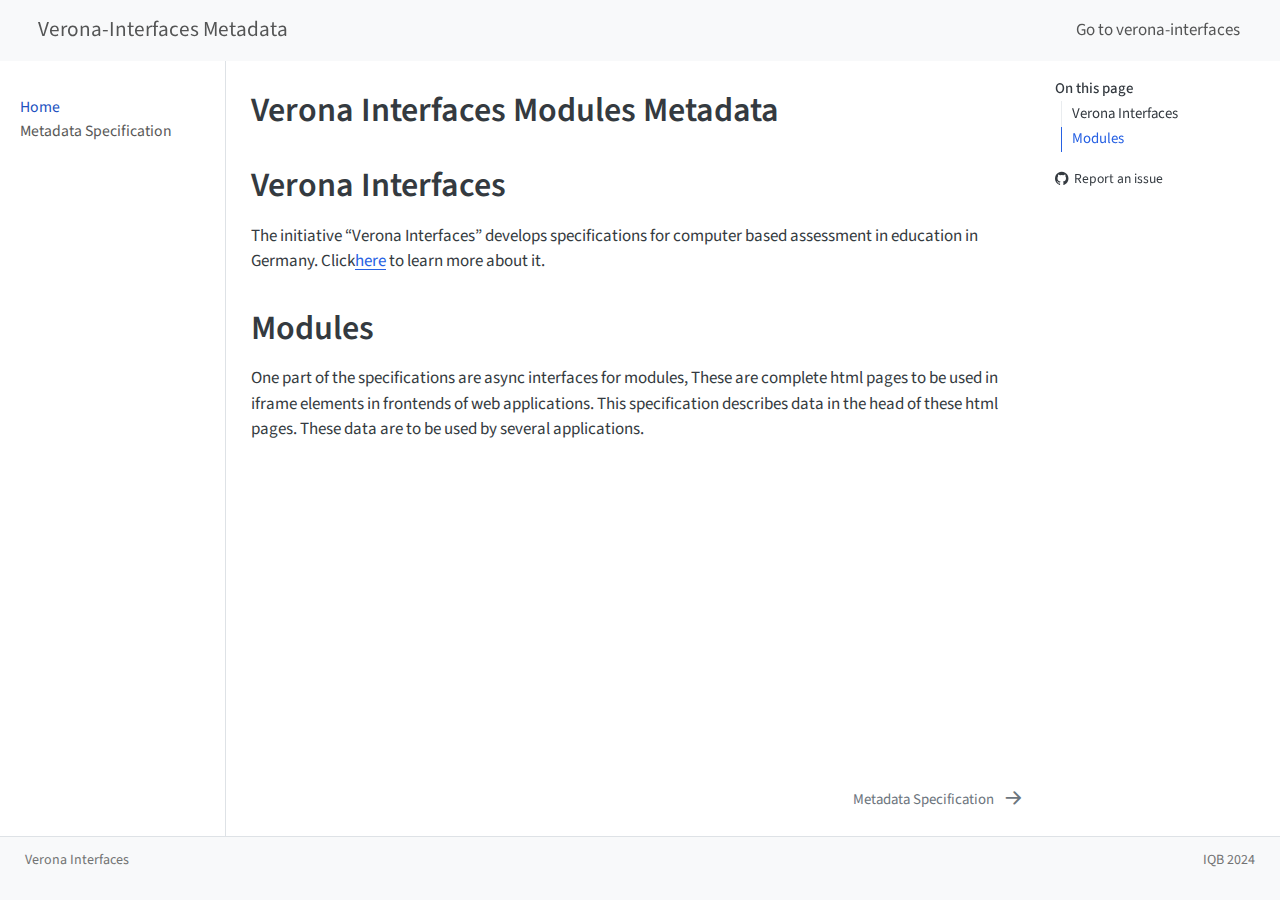
==== commit e450d13b: "Built site for gh-pages" ====
--- a/index.html
+++ b/index.html
@@ -7,7 +7,7 @@
 <meta name="viewport" content="width=device-width, initial-scale=1.0, user-scalable=yes">
 
 
-<title>Verona-Interfaces Metadata</title>
+<title>Verona-Interfaces Metadata - Verona Interfaces Modules Metadata</title>
 <style>
 code{white-space: pre-wrap;}
 span.smallcaps{font-variant: small-caps;}
@@ -20,50 +20,13 @@
   margin: 0 0.8em 0.2em -1em; /* quarto-specific, see https://github.com/quarto-dev/quarto-cli/issues/4556 */ 
   vertical-align: middle;
 }
-/* CSS for syntax highlighting */
-pre > code.sourceCode { white-space: pre; position: relative; }
-pre > code.sourceCode > span { line-height: 1.25; }
-pre > code.sourceCode > span:empty { height: 1.2em; }
-.sourceCode { overflow: visible; }
-code.sourceCode > span { color: inherit; text-decoration: inherit; }
-div.sourceCode { margin: 1em 0; }
-pre.sourceCode { margin: 0; }
-@media screen {
-div.sourceCode { overflow: auto; }
-}
-@media print {
-pre > code.sourceCode { white-space: pre-wrap; }
-pre > code.sourceCode > span { text-indent: -5em; padding-left: 5em; }
-}
-pre.numberSource code
-  { counter-reset: source-line 0; }
-pre.numberSource code > span
-  { position: relative; left: -4em; counter-increment: source-line; }
-pre.numberSource code > span > a:first-child::before
-  { content: counter(source-line);
-    position: relative; left: -1em; text-align: right; vertical-align: baseline;
-    border: none; display: inline-block;
-    -webkit-touch-callout: none; -webkit-user-select: none;
-    -khtml-user-select: none; -moz-user-select: none;
-    -ms-user-select: none; user-select: none;
-    padding: 0 4px; width: 4em;
-  }
-pre.numberSource { margin-left: 3em;  padding-left: 4px; }
-div.sourceCode
-  {   }
-@media screen {
-pre > code.sourceCode > span > a:first-child::before { text-decoration: underline; }
-}
 </style>
 
 
 <script src="site_libs/quarto-nav/quarto-nav.js"></script>
+<link href="./verona-module-metadata.html" rel="next">
+<link href="./favicon.ico" rel="icon">
 <script src="site_libs/clipboard/clipboard.min.js"></script>
-<script src="site_libs/quarto-search/autocomplete.umd.js"></script>
-<script src="site_libs/quarto-search/fuse.min.js"></script>
-<script src="site_libs/quarto-search/quarto-search.js"></script>
-<meta name="quarto:offset" content="./">
-<link href="./favicon.ico" rel="icon">
 <script src="site_libs/quarto-html/quarto.js"></script>
 <script src="site_libs/quarto-html/popper.min.js"></script>
 <script src="site_libs/quarto-html/tippy.umd.min.js"></script>
@@ -74,18 +37,6 @@
 <link href="site_libs/bootstrap/bootstrap-icons.css" rel="stylesheet">
 <link href="site_libs/bootstrap/bootstrap.min.css" rel="stylesheet" id="quarto-bootstrap" data-mode="light">
 <script id="quarto-search-options" type="application/json">{
-  "location": "navbar",
-  "copy-button": false,
-  "collapse-after": 3,
-  "panel-placement": "end",
-  "type": "overlay",
-  "limit": 50,
-  "keyboard-shortcut": [
-    "f",
-    "/",
-    "s"
-  ],
-  "show-item-context": false,
   "language": {
     "search-no-results-text": "No results",
     "search-matching-documents-text": "matching documents",
@@ -105,7 +56,7 @@
 <link rel="stylesheet" href="styles.css">
 </head>
 
-<body class="nav-fixed">
+<body class="nav-sidebar docked nav-fixed">
 
 <div id="quarto-search-results"></div>
   <header id="quarto-header" class="headroom fixed-top">
@@ -119,7 +70,6 @@
     <span class="navbar-title">Verona-Interfaces Metadata</span>
     </a>
   </div>
-            <div id="quarto-search" class="" title="Search"></div>
           <button class="navbar-toggler" type="button" data-bs-toggle="collapse" data-bs-target="#navbarCollapse" aria-controls="navbarCollapse" aria-expanded="false" aria-label="Toggle navigation" onclick="if (window.quartoToggleHeadroom) { window.quartoToggleHeadroom(); }">
   <span class="navbar-toggler-icon"></span>
 </button>
@@ -135,1375 +85,84 @@
 </div>
       </div> <!-- /container-fluid -->
     </nav>
+  <nav class="quarto-secondary-nav">
+    <div class="container-fluid d-flex">
+      <button type="button" class="quarto-btn-toggle btn" data-bs-toggle="collapse" data-bs-target=".quarto-sidebar-collapse-item" aria-controls="quarto-sidebar" aria-expanded="false" aria-label="Toggle sidebar navigation" onclick="if (window.quartoToggleHeadroom) { window.quartoToggleHeadroom(); }">
+        <i class="bi bi-layout-text-sidebar-reverse"></i>
+      </button>
+        <nav class="quarto-page-breadcrumbs" aria-label="breadcrumb"><ol class="breadcrumb"><li class="breadcrumb-item"><a href="./index.html">Home</a></li></ol></nav>
+        <a class="flex-grow-1" role="button" data-bs-toggle="collapse" data-bs-target=".quarto-sidebar-collapse-item" aria-controls="quarto-sidebar" aria-expanded="false" aria-label="Toggle sidebar navigation" onclick="if (window.quartoToggleHeadroom) { window.quartoToggleHeadroom(); }">      
+        </a>
+    </div>
+  </nav>
 </header>
 <!-- content -->
 <div id="quarto-content" class="quarto-container page-columns page-rows-contents page-layout-article page-navbar">
 <!-- sidebar -->
+  <nav id="quarto-sidebar" class="sidebar collapse collapse-horizontal quarto-sidebar-collapse-item sidebar-navigation docked overflow-auto">
+    <div class="sidebar-menu-container"> 
+    <ul class="list-unstyled mt-1">
+        <li class="sidebar-item">
+  <div class="sidebar-item-container"> 
+  <a href="./index.html" class="sidebar-item-text sidebar-link active">
+ <span class="menu-text">Home</span></a>
+  </div>
+</li>
+        <li class="sidebar-item">
+  <div class="sidebar-item-container"> 
+  <a href="./verona-module-metadata.html" class="sidebar-item-text sidebar-link">
+ <span class="menu-text">Metadata Specification</span></a>
+  </div>
+</li>
+    </ul>
+    </div>
+</nav>
+<div id="quarto-sidebar-glass" class="quarto-sidebar-collapse-item" data-bs-toggle="collapse" data-bs-target=".quarto-sidebar-collapse-item"></div>
 <!-- margin-sidebar -->
     <div id="quarto-margin-sidebar" class="sidebar margin-sidebar">
         <nav id="TOC" role="doc-toc" class="toc-active">
     <h2 id="toc-title">On this page</h2>
    
   <ul>
-  <li><a href="#verona-module-metadata" id="toc-verona-module-metadata" class="nav-link active" data-scroll-target="#verona-module-metadata">Verona Module Metadata</a>
-  <ul class="collapse">
-  <li><a href="#properties" id="toc-properties" class="nav-link" data-scroll-target="#properties">Properties</a></li>
-  <li><a href="#type" id="toc-type" class="nav-link" data-scroll-target="#type">type</a></li>
-  <li><a href="#id" id="toc-id" class="nav-link" data-scroll-target="#id">id</a></li>
-  <li><a href="#name" id="toc-name" class="nav-link" data-scroll-target="#name">name</a></li>
-  <li><a href="#description" id="toc-description" class="nav-link" data-scroll-target="#description">description</a></li>
-  <li><a href="#version" id="toc-version" class="nav-link" data-scroll-target="#version">version</a></li>
-  <li><a href="#specversion" id="toc-specversion" class="nav-link" data-scroll-target="#specversion">specVersion</a></li>
-  <li><a href="#metadataversion" id="toc-metadataversion" class="nav-link" data-scroll-target="#metadataversion">metadataVersion</a></li>
-  <li><a href="#notsupportedfeatures" id="toc-notsupportedfeatures" class="nav-link" data-scroll-target="#notsupportedfeatures">notSupportedFeatures</a></li>
-  <li><a href="#dependencies" id="toc-dependencies" class="nav-link" data-scroll-target="#dependencies">dependencies</a></li>
-  <li><a href="#maintainer" id="toc-maintainer" class="nav-link" data-scroll-target="#maintainer">maintainer</a>
-  <ul class="collapse">
-  <li><a href="#properties-1" id="toc-properties-1" class="nav-link" data-scroll-target="#properties-1">Properties</a></li>
-  <li><a href="#maintainer.name" id="toc-maintainer.name" class="nav-link" data-scroll-target="#maintainer.name">maintainer.name</a></li>
-  <li><a href="#maintainer.url" id="toc-maintainer.url" class="nav-link" data-scroll-target="#maintainer.url">maintainer.url</a></li>
-  <li><a href="#maintainer.email" id="toc-maintainer.email" class="nav-link" data-scroll-target="#maintainer.email">maintainer.email</a></li>
-  </ul></li>
-  <li><a href="#code" id="toc-code" class="nav-link" data-scroll-target="#code">code</a>
-  <ul class="collapse">
-  <li><a href="#properties-2" id="toc-properties-2" class="nav-link" data-scroll-target="#properties-2">Properties</a></li>
-  <li><a href="#code.repositorytype" id="toc-code.repositorytype" class="nav-link" data-scroll-target="#code.repositorytype">code.repositoryType</a></li>
-  <li><a href="#code.repositoryurl" id="toc-code.repositoryurl" class="nav-link" data-scroll-target="#code.repositoryurl">code.repositoryUrl</a></li>
-  <li><a href="#code.licensetype" id="toc-code.licensetype" class="nav-link" data-scroll-target="#code.licensetype">code.licenseType</a></li>
-  <li><a href="#code.licenseurl" id="toc-code.licenseurl" class="nav-link" data-scroll-target="#code.licenseurl">code.licenseUrl</a></li>
-  </ul></li>
-  <li><a href="#schema" id="toc-schema" class="nav-link" data-scroll-target="#schema">Schema</a></li>
-  </ul></li>
+  <li><a href="#verona-interfaces" id="toc-verona-interfaces" class="nav-link active" data-scroll-target="#verona-interfaces">Verona Interfaces</a></li>
+  <li><a href="#modules" id="toc-modules" class="nav-link" data-scroll-target="#modules">Modules</a></li>
   </ul>
 <div class="toc-actions"><ul><li><a href="https://github.com/verona-interfaces/metadata/issues/new" class="toc-action"><i class="bi bi-github"></i>Report an issue</a></li></ul></div></nav>
     </div>
 <!-- main -->
-<main class="content page-columns page-full" id="quarto-document-content">
-
-
-
-
-<section id="verona-module-metadata" class="level1 page-columns page-full">
-<h1>Verona Module Metadata</h1>
-<table>
-<tbody>
-<tr>
-<th>
-$id
-</th>
-<td>
-https://raw.githubusercontent.com/verona-interfaces/metadata/master/verona-module-metadata.json
-</td>
-</tr>
-<tr>
-<th>
-$schema
-</th>
-<td>
-http://json-schema.org/draft-07/schema#
-</td>
-</tr>
-</tbody>
-</table>
-<section id="properties" class="level2">
-<h2 class="anchored" data-anchor-id="properties">Properties</h2>
-<table class="jssd-properties-table">
-<thead>
-<tr>
-<th colspan="2">
-Name
-</th>
-<th>
-Type
-</th>
-</tr>
-</thead>
-<tbody>
-<tr>
-<td colspan="2">
-<a href="#type">type</a>
-</td>
-<td>
-String
-</td>
-</tr>
-<tr>
-<td colspan="2">
-<a href="#id">id</a>
-</td>
-<td>
-String
-</td>
-</tr>
-<tr>
-<td colspan="2">
-<a href="#name">name</a>
-</td>
-<td>
-Array
-</td>
-</tr>
-<tr>
-<td colspan="2">
-<a href="#description">description</a>
-</td>
-<td>
-Array
-</td>
-</tr>
-<tr>
-<td colspan="2">
-<a href="#version">version</a>
-</td>
-<td>
-String
-</td>
-</tr>
-<tr>
-<td colspan="2">
-<a href="#specversion">specVersion</a>
-</td>
-<td>
-String
-</td>
-</tr>
-<tr>
-<td colspan="2">
-<a href="#metadataversion">metadataVersion</a>
-</td>
-<td>
-String
-</td>
-</tr>
-<tr>
-<td colspan="2">
-<a href="#notsupportedfeatures">notSupportedFeatures</a>
-</td>
-<td>
-Array
-</td>
-</tr>
-<tr>
-<td colspan="2">
-<a href="#dependencies">dependencies</a>
-</td>
-<td>
-Array
-</td>
-</tr>
-<tr>
-<td colspan="2">
-<a href="#maintainer">maintainer</a>
-</td>
-<td>
-Object
-</td>
-</tr>
-<tr>
-<td colspan="2">
-<a href="#code">code</a>
-</td>
-<td>
-Object
-</td>
-</tr>
-</tbody>
-</table>
-<hr>
+<main class="content" id="quarto-document-content">
+
+<header id="title-block-header" class="quarto-title-block default">
+<div class="quarto-title">
+<h1 class="title">Verona Interfaces Modules Metadata</h1>
+</div>
+
+
+
+<div class="quarto-title-meta">
+
+    
+  
+    
+  </div>
+  
+
+
+</header>
+
+
+<section id="verona-interfaces" class="level1">
+<h1>Verona Interfaces</h1>
+<p>The initiative “Verona Interfaces” develops specifications for computer based assessment in education in Germany. Click<a href="https://verona-interfaces.github.io/">here</a> to learn more about it.</p>
 </section>
-<section id="type" class="level2">
-<h2 class="anchored" data-anchor-id="type">type</h2>
-<table class="jssd-property-table">
-<tbody>
-<tr>
-<th>
-Title
-</th>
-<td colspan="2">
-Verona Module Type
-</td>
-</tr>
-<tr>
-<th>
-Type
-</th>
-<td colspan="2">
-String
-</td>
-</tr>
-<tr>
-<th>
-Required
-</th>
-<td colspan="2">
-Yes
-</td>
-</tr>
-<tr>
-<th>
-Enum
-</th>
-<td colspan="2">
-<ul>
-<li>
-editor
-</li>
-<li>
-player
-</li>
-<li>
-schemer
-</li>
-<li>
-coder
-</li>
-</ul>
-</td>
-</tr>
-</tbody>
-</table>
+<section id="modules" class="level1">
+<h1>Modules</h1>
+<p>One part of the specifications are async interfaces for modules, These are complete html pages to be used in iframe elements in frontends of web applications. This specification describes data in the head of these html pages. These data are to be used by several applications.</p>
+
+
 </section>
-<section id="id" class="level2">
-<h2 class="anchored" data-anchor-id="id">id</h2>
-<table class="jssd-property-table">
-<tbody>
-<tr>
-<th>
-Title
-</th>
-<td colspan="2">
-Identifier
-</td>
-</tr>
-<tr>
-<th>
-Description
-</th>
-<td colspan="2">
-The id will be used as reference by any application using this module
-</td>
-</tr>
-<tr>
-<th>
-Type
-</th>
-<td colspan="2">
-String
-</td>
-</tr>
-<tr>
-<th>
-Required
-</th>
-<td colspan="2">
-Yes
-</td>
-</tr>
-<tr>
-<th>
-Pattern
-</th>
-<td colspan="2">
-<a href="#fn1" class="footnote-ref" id="fnref1" role="doc-noteref"><sup>1</sup></a>[A-Za-z0-9_-]*$
-</td>
-</tr>
-</tbody>
-</table>
-</section>
-<section id="name" class="level2">
-<h2 class="anchored" data-anchor-id="name">name</h2>
-<table class="jssd-property-table">
-<tbody>
-<tr>
-<th>
-Title
-</th>
-<td colspan="2">
-Name
-</td>
-</tr>
-<tr>
-<th>
-Description
-</th>
-<td colspan="2">
-Name to be used in lists or forms when the identifier is too short
-</td>
-</tr>
-<tr>
-<th>
-Type
-</th>
-<td colspan="2">
-Array
-</td>
-</tr>
-<tr>
-<th>
-Required
-</th>
-<td colspan="2">
-Yes
-</td>
-</tr>
-<tr>
-<th>
-Min Items
-</th>
-<td colspan="2">
-1
-</td>
-</tr>
-</tbody>
-</table>
-</section>
-<section id="description" class="level2">
-<h2 class="anchored" data-anchor-id="description">description</h2>
-<table class="jssd-property-table">
-<tbody>
-<tr>
-<th>
-Title
-</th>
-<td colspan="2">
-Description
-</td>
-</tr>
-<tr>
-<th>
-Description
-</th>
-<td colspan="2">
-The description should include any use case and should refer to used data formats.
-</td>
-</tr>
-<tr>
-<th>
-Type
-</th>
-<td colspan="2">
-Array
-</td>
-</tr>
-<tr>
-<th>
-Required
-</th>
-<td colspan="2">
-No
-</td>
-</tr>
-<tr>
-<th>
-Min Items
-</th>
-<td colspan="2">
-1
-</td>
-</tr>
-</tbody>
-</table>
-</section>
-<section id="version" class="level2">
-<h2 class="anchored" data-anchor-id="version">version</h2>
-<table class="jssd-property-table">
-<tbody>
-<tr>
-<th>
-Title
-</th>
-<td colspan="2">
-Version in SemVer2 notation
-</td>
-</tr>
-<tr>
-<th>
-Description
-</th>
-<td colspan="2">
-Semantic Versioning 2.0.0 required (MAJOR.MINOR.PATCH).
-</td>
-</tr>
-<tr>
-<th>
-Type
-</th>
-<td colspan="2">
-String
-</td>
-</tr>
-<tr>
-<th>
-Required
-</th>
-<td colspan="2">
-Yes
-</td>
-</tr>
-<tr>
-<th>
-Pattern
-</th>
-<td colspan="2">
-^(0|[1-9].(0|[1-9].(0|[1-9](?:-((?:0|[1-9]a-zA-Z-][0-9a-zA-Z-]<em>)(?:.(?:0|[1-9]a-zA-Z-][0-9a-zA-Z-]</em>))<em>))?(?:+([0-9a-zA-Z-]+(?:.[0-9a-zA-Z-]+)</em>))?$
-</td>
-</tr>
-<tr>
-<th>
-Examples
-</th>
-<td colspan="2">
-<li>
-1.5.2
-</li>
-<li>
-0.12.4-beta
-</li>
-<li>
-12.0.0-rc.1
-</li>
-</td>
-</tr>
-</tbody>
-</table>
-</section>
-<section id="specversion" class="level2">
-<h2 class="anchored" data-anchor-id="specversion">specVersion</h2>
-<table class="jssd-property-table">
-<tbody>
-<tr>
-<th>
-Title
-</th>
-<td colspan="2">
-Version of Supported Module Specification
-</td>
-</tr>
-<tr>
-<th>
-Description
-</th>
-<td colspan="2">
-Version of the Verona specification supported by this module in the form 'MAJOR.MINOR'.
-</td>
-</tr>
-<tr>
-<th>
-Type
-</th>
-<td colspan="2">
-String
-</td>
-</tr>
-<tr>
-<th>
-Required
-</th>
-<td colspan="2">
-Yes
-</td>
-</tr>
-<tr>
-<th>
-Pattern
-</th>
-<td colspan="2">
-^(0|[1-9].(0|[1-9]$
-</td>
-</tr>
-<tr>
-<th>
-Examples
-</th>
-<td colspan="2">
-<li>
-1.5
-</li>
-<li>
-4.12
-</li>
-</td>
-</tr>
-</tbody>
-</table>
-</section>
-<section id="metadataversion" class="level2">
-<h2 class="anchored" data-anchor-id="metadataversion">metadataVersion</h2>
-<table class="jssd-property-table">
-<tbody>
-<tr>
-<th>
-Title
-</th>
-<td colspan="2">
-Version of Supported Metadata Specification
-</td>
-</tr>
-<tr>
-<th>
-Description
-</th>
-<td colspan="2">
-Version of the Verona Metadata specification supported by this metadata in the form of 'MAJOR.MINOR'.
-</td>
-</tr>
-<tr>
-<th>
-Type
-</th>
-<td colspan="2">
-String
-</td>
-</tr>
-<tr>
-<th>
-Required
-</th>
-<td colspan="2">
-Yes
-</td>
-</tr>
-<tr>
-<th>
-Pattern
-</th>
-<td colspan="2">
-^(0|[1-9].(0|[1-9]$
-</td>
-</tr>
-<tr>
-<th>
-Examples
-</th>
-<td colspan="2">
-<li>
-1.5
-</li>
-<li>
-4.12
-</li>
-</td>
-</tr>
-</tbody>
-</table>
-</section>
-<section id="notsupportedfeatures" class="level2">
-<h2 class="anchored" data-anchor-id="notsupportedfeatures">notSupportedFeatures</h2>
-<table class="jssd-property-table">
-<tbody>
-<tr>
-<th>
-Title
-</th>
-<td colspan="2">
-List of all features not supported
-</td>
-</tr>
-<tr>
-<th>
-Description
-</th>
-<td colspan="2">
-Use the predefined keys to name not supported features.
-</td>
-</tr>
-<tr>
-<th>
-Type
-</th>
-<td colspan="2">
-Array
-</td>
-</tr>
-<tr>
-<th>
-Required
-</th>
-<td colspan="2">
-No
-</td>
-</tr>
-<tr>
-<th>
-Unique Items
-</th>
-<td colspan="2">
-true
-</td>
-</tr>
-<tr>
-<th>
-Min Items
-</th>
-<td colspan="2">
-1
-</td>
-</tr>
-</tbody>
-</table>
-</section>
-<section id="dependencies" class="level2">
-<h2 class="anchored" data-anchor-id="dependencies">dependencies</h2>
-<table class="jssd-property-table">
-<tbody>
-<tr>
-<th>
-Title
-</th>
-<td colspan="2">
-Dependencies
-</td>
-</tr>
-<tr>
-<th>
-Description
-</th>
-<td colspan="2">
-Packages needed during runtime.
-</td>
-</tr>
-<tr>
-<th>
-Type
-</th>
-<td colspan="2">
-Array
-</td>
-</tr>
-<tr>
-<th>
-Required
-</th>
-<td colspan="2">
-No
-</td>
-</tr>
-</tbody>
-</table>
-</section>
-<section id="maintainer" class="level2">
-<h2 class="anchored" data-anchor-id="maintainer">maintainer</h2>
-<table class="jssd-property-table">
-<tbody>
-<tr>
-<th>
-Title
-</th>
-<td colspan="2">
-Maintainer
-</td>
-</tr>
-<tr>
-<th>
-Description
-</th>
-<td colspan="2">
-Maintainer of the verona module
-</td>
-</tr>
-<tr>
-<th>
-Type
-</th>
-<td colspan="2">
-Object
-</td>
-</tr>
-<tr>
-<th>
-Required
-</th>
-<td colspan="2">
-No
-</td>
-</tr>
-</tbody>
-</table>
-<section id="properties-1" class="level3">
-<h3 class="anchored" data-anchor-id="properties-1">Properties</h3>
-<table class="jssd-properties-table">
-<thead>
-<tr>
-<th colspan="2">
-Name
-</th>
-<th>
-Type
-</th>
-</tr>
-</thead>
-<tbody>
-<tr>
-<td colspan="2">
-<a href="#maintainername">name</a>
-</td>
-<td>
-Array
-</td>
-</tr>
-<tr>
-<td colspan="2">
-<a href="#maintainerurl">url</a>
-</td>
-<td>
-String
-</td>
-</tr>
-<tr>
-<td colspan="2">
-<a href="#maintaineremail">email</a>
-</td>
-<td>
-String
-</td>
-</tr>
-</tbody>
-</table>
-</section>
-<section id="maintainer.name" class="level3">
-<h3 class="anchored" data-anchor-id="maintainer.name">maintainer.name</h3>
-<table class="jssd-property-table">
-<tbody>
-<tr>
-<th>
-Title
-</th>
-<td colspan="2">
-Name
-</td>
-</tr>
-<tr>
-<th>
-Description
-</th>
-<td colspan="2">
-Name of maintainer
-</td>
-</tr>
-<tr>
-<th>
-Type
-</th>
-<td colspan="2">
-Array
-</td>
-</tr>
-<tr>
-<th>
-Required
-</th>
-<td colspan="2">
-No
-</td>
-</tr>
-<tr>
-<th>
-Min Items
-</th>
-<td colspan="2">
-1
-</td>
-</tr>
-</tbody>
-</table>
-</section>
-<section id="maintainer.url" class="level3">
-<h3 class="anchored" data-anchor-id="maintainer.url">maintainer.url</h3>
-<table class="jssd-property-table">
-<tbody>
-<tr>
-<th>
-Title
-</th>
-<td colspan="2">
-URL
-</td>
-</tr>
-<tr>
-<th>
-Type
-</th>
-<td colspan="2">
-String
-</td>
-</tr>
-<tr>
-<th>
-Required
-</th>
-<td colspan="2">
-No
-</td>
-</tr>
-<tr>
-<th>
-Format
-</th>
-<td colspan="2">
-uri
-</td>
-</tr>
-</tbody>
-</table>
-</section>
-<section id="maintainer.email" class="level3">
-<h3 class="anchored" data-anchor-id="maintainer.email">maintainer.email</h3>
-<table class="jssd-property-table">
-<tbody>
-<tr>
-<th>
-Title
-</th>
-<td colspan="2">
-E-Mail
-</td>
-</tr>
-<tr>
-<th>
-Type
-</th>
-<td colspan="2">
-String
-</td>
-</tr>
-<tr>
-<th>
-Required
-</th>
-<td colspan="2">
-No
-</td>
-</tr>
-<tr>
-<th>
-Format
-</th>
-<td colspan="2">
-email
-</td>
-</tr>
-</tbody>
-</table>
-</section>
-</section>
-<section id="code" class="level2">
-<h2 class="anchored" data-anchor-id="code">code</h2>
-<table class="jssd-property-table">
-<tbody>
-<tr>
-<th>
-Title
-</th>
-<td colspan="2">
-Code
-</td>
-</tr>
-<tr>
-<th>
-Description
-</th>
-<td colspan="2">
-Data about source code
-</td>
-</tr>
-<tr>
-<th>
-Type
-</th>
-<td colspan="2">
-Object
-</td>
-</tr>
-<tr>
-<th>
-Required
-</th>
-<td colspan="2">
-No
-</td>
-</tr>
-</tbody>
-</table>
-<section id="properties-2" class="level3">
-<h3 class="anchored" data-anchor-id="properties-2">Properties</h3>
-<table class="jssd-properties-table">
-<thead>
-<tr>
-<th colspan="2">
-Name
-</th>
-<th>
-Type
-</th>
-</tr>
-</thead>
-<tbody>
-<tr>
-<td colspan="2">
-<a href="#coderepositorytype">repositoryType</a>
-</td>
-<td>
-String
-</td>
-</tr>
-<tr>
-<td colspan="2">
-<a href="#coderepositoryurl">repositoryUrl</a>
-</td>
-<td>
-String
-</td>
-</tr>
-<tr>
-<td colspan="2">
-<a href="#codelicensetype">licenseType</a>
-</td>
-<td>
-String
-</td>
-</tr>
-<tr>
-<td colspan="2">
-<a href="#codelicenseurl">licenseUrl</a>
-</td>
-<td>
-String
-</td>
-</tr>
-</tbody>
-</table>
-</section>
-<section id="code.repositorytype" class="level3">
-<h3 class="anchored" data-anchor-id="code.repositorytype">code.repositoryType</h3>
-<table class="jssd-property-table">
-<tbody>
-<tr>
-<th>
-Title
-</th>
-<td colspan="2">
-Repository Type
-</td>
-</tr>
-<tr>
-<th>
-Type
-</th>
-<td colspan="2">
-String
-</td>
-</tr>
-<tr>
-<th>
-Required
-</th>
-<td colspan="2">
-No
-</td>
-</tr>
-<tr>
-<th>
-Default
-</th>
-<td colspan="2">
-git
-</td>
-</tr>
-<tr>
-<th>
-Examples
-</th>
-<td colspan="2">
-<li>
-svn
-</li>
-<li>
-mercurial
-</li>
-</td>
-</tr>
-</tbody>
-</table>
-</section>
-<section id="code.repositoryurl" class="level3">
-<h3 class="anchored" data-anchor-id="code.repositoryurl">code.repositoryUrl</h3>
-<table class="jssd-property-table">
-<tbody>
-<tr>
-<th>
-Title
-</th>
-<td colspan="2">
-Repository Url
-</td>
-</tr>
-<tr>
-<th>
-Type
-</th>
-<td colspan="2">
-String
-</td>
-</tr>
-<tr>
-<th>
-Required
-</th>
-<td colspan="2">
-No
-</td>
-</tr>
-<tr>
-<th>
-Format
-</th>
-<td colspan="2">
-uri
-</td>
-</tr>
-</tbody>
-</table>
-</section>
-<section id="code.licensetype" class="level3">
-<h3 class="anchored" data-anchor-id="code.licensetype">code.licenseType</h3>
-<table class="jssd-property-table">
-<tbody>
-<tr>
-<th>
-Title
-</th>
-<td colspan="2">
-License Type
-</td>
-</tr>
-<tr>
-<th>
-Type
-</th>
-<td colspan="2">
-String
-</td>
-</tr>
-<tr>
-<th>
-Required
-</th>
-<td colspan="2">
-No
-</td>
-</tr>
-<tr>
-<th>
-Default
-</th>
-<td colspan="2">
-MIT
-</td>
-</tr>
-<tr>
-<th>
-Examples
-</th>
-<td colspan="2">
-<li>
-BSD-3-Clause
-</li>
-<li>
-ISC
-</li>
-</td>
-</tr>
-</tbody>
-</table>
-</section>
-<section id="code.licenseurl" class="level3">
-<h3 class="anchored" data-anchor-id="code.licenseurl">code.licenseUrl</h3>
-<table class="jssd-property-table">
-<tbody>
-<tr>
-<th>
-Title
-</th>
-<td colspan="2">
-License Url
-</td>
-</tr>
-<tr>
-<th>
-Type
-</th>
-<td colspan="2">
-String
-</td>
-</tr>
-<tr>
-<th>
-Required
-</th>
-<td colspan="2">
-No
-</td>
-</tr>
-<tr>
-<th>
-Default
-</th>
-<td colspan="2">
-https://opensource.org/licenses/MIT
-</td>
-</tr>
-<tr>
-<th>
-Format
-</th>
-<td colspan="2">
-uri
-</td>
-</tr>
-</tbody>
-</table>
-<hr>
-</section>
-</section>
-<section id="schema" class="level2 page-columns page-full">
-<h2 class="anchored" data-anchor-id="schema">Schema</h2>
-<div class="column-page">
-<div class="sourceCode" id="cb1"><pre class="sourceCode json code-with-copy"><code class="sourceCode json"><span id="cb1-1"><a href="#cb1-1" aria-hidden="true" tabindex="-1"></a><span class="fu">{</span></span>
-<span id="cb1-2"><a href="#cb1-2" aria-hidden="true" tabindex="-1"></a>    <span class="dt">"$id"</span><span class="fu">:</span> <span class="st">"https://raw.githubusercontent.com/verona-interfaces/metadata/master/verona-module-metadata.json"</span><span class="fu">,</span></span>
-<span id="cb1-3"><a href="#cb1-3" aria-hidden="true" tabindex="-1"></a>    <span class="dt">"$schema"</span><span class="fu">:</span> <span class="st">"http://json-schema.org/draft-07/schema#"</span><span class="fu">,</span></span>
-<span id="cb1-4"><a href="#cb1-4" aria-hidden="true" tabindex="-1"></a>    <span class="dt">"title"</span><span class="fu">:</span> <span class="st">"Verona Module Metadata"</span><span class="fu">,</span></span>
-<span id="cb1-5"><a href="#cb1-5" aria-hidden="true" tabindex="-1"></a>    <span class="dt">"type"</span><span class="fu">:</span> <span class="st">"object"</span><span class="fu">,</span></span>
-<span id="cb1-6"><a href="#cb1-6" aria-hidden="true" tabindex="-1"></a>    <span class="dt">"default"</span><span class="fu">:</span> <span class="fu">{</span></span>
-<span id="cb1-7"><a href="#cb1-7" aria-hidden="true" tabindex="-1"></a>        <span class="dt">"$schema"</span><span class="fu">:</span> <span class="st">"https://raw.githubusercontent.com/verona-interfaces/metadata/master/verona-module-metadata.json"</span></span>
-<span id="cb1-8"><a href="#cb1-8" aria-hidden="true" tabindex="-1"></a>    <span class="fu">},</span></span>
-<span id="cb1-9"><a href="#cb1-9" aria-hidden="true" tabindex="-1"></a>    <span class="dt">"properties"</span><span class="fu">:</span> <span class="fu">{</span></span>
-<span id="cb1-10"><a href="#cb1-10" aria-hidden="true" tabindex="-1"></a>        <span class="dt">"type"</span><span class="fu">:</span> <span class="fu">{</span></span>
-<span id="cb1-11"><a href="#cb1-11" aria-hidden="true" tabindex="-1"></a>            <span class="dt">"title"</span><span class="fu">:</span> <span class="st">"Verona Module Type"</span><span class="fu">,</span></span>
-<span id="cb1-12"><a href="#cb1-12" aria-hidden="true" tabindex="-1"></a>            <span class="dt">"type"</span><span class="fu">:</span> <span class="st">"string"</span><span class="fu">,</span></span>
-<span id="cb1-13"><a href="#cb1-13" aria-hidden="true" tabindex="-1"></a>            <span class="dt">"enum"</span><span class="fu">:</span> <span class="ot">[</span></span>
-<span id="cb1-14"><a href="#cb1-14" aria-hidden="true" tabindex="-1"></a>                <span class="st">"editor"</span><span class="ot">,</span></span>
-<span id="cb1-15"><a href="#cb1-15" aria-hidden="true" tabindex="-1"></a>                <span class="st">"player"</span><span class="ot">,</span></span>
-<span id="cb1-16"><a href="#cb1-16" aria-hidden="true" tabindex="-1"></a>                <span class="st">"schemer"</span><span class="ot">,</span></span>
-<span id="cb1-17"><a href="#cb1-17" aria-hidden="true" tabindex="-1"></a>                <span class="st">"coder"</span></span>
-<span id="cb1-18"><a href="#cb1-18" aria-hidden="true" tabindex="-1"></a>            <span class="ot">]</span></span>
-<span id="cb1-19"><a href="#cb1-19" aria-hidden="true" tabindex="-1"></a>        <span class="fu">},</span></span>
-<span id="cb1-20"><a href="#cb1-20" aria-hidden="true" tabindex="-1"></a>        <span class="dt">"id"</span><span class="fu">:</span> <span class="fu">{</span></span>
-<span id="cb1-21"><a href="#cb1-21" aria-hidden="true" tabindex="-1"></a>            <span class="dt">"title"</span><span class="fu">:</span> <span class="st">"Identifier"</span><span class="fu">,</span></span>
-<span id="cb1-22"><a href="#cb1-22" aria-hidden="true" tabindex="-1"></a>            <span class="dt">"description"</span><span class="fu">:</span> <span class="st">"The id will be used as reference by any application using this module"</span><span class="fu">,</span></span>
-<span id="cb1-23"><a href="#cb1-23" aria-hidden="true" tabindex="-1"></a>            <span class="dt">"type"</span><span class="fu">:</span> <span class="st">"string"</span><span class="fu">,</span></span>
-<span id="cb1-24"><a href="#cb1-24" aria-hidden="true" tabindex="-1"></a>            <span class="dt">"pattern"</span><span class="fu">:</span> <span class="st">"^[A-Za-z][A-Za-z0-9_-]*$"</span></span>
-<span id="cb1-25"><a href="#cb1-25" aria-hidden="true" tabindex="-1"></a>        <span class="fu">},</span></span>
-<span id="cb1-26"><a href="#cb1-26" aria-hidden="true" tabindex="-1"></a>        <span class="dt">"name"</span><span class="fu">:</span> <span class="fu">{</span></span>
-<span id="cb1-27"><a href="#cb1-27" aria-hidden="true" tabindex="-1"></a>            <span class="dt">"title"</span><span class="fu">:</span> <span class="st">"Name"</span><span class="fu">,</span></span>
-<span id="cb1-28"><a href="#cb1-28" aria-hidden="true" tabindex="-1"></a>            <span class="dt">"description"</span><span class="fu">:</span> <span class="st">"Name to be used in lists or forms when the identifier is too short"</span><span class="fu">,</span></span>
-<span id="cb1-29"><a href="#cb1-29" aria-hidden="true" tabindex="-1"></a>            <span class="dt">"$ref"</span><span class="fu">:</span> <span class="st">"#/$defs/languageTaggedStrings"</span></span>
-<span id="cb1-30"><a href="#cb1-30" aria-hidden="true" tabindex="-1"></a>        <span class="fu">},</span></span>
-<span id="cb1-31"><a href="#cb1-31" aria-hidden="true" tabindex="-1"></a>        <span class="dt">"description"</span><span class="fu">:</span> <span class="fu">{</span></span>
-<span id="cb1-32"><a href="#cb1-32" aria-hidden="true" tabindex="-1"></a>            <span class="dt">"title"</span><span class="fu">:</span> <span class="st">"Description"</span><span class="fu">,</span></span>
-<span id="cb1-33"><a href="#cb1-33" aria-hidden="true" tabindex="-1"></a>            <span class="dt">"description"</span><span class="fu">:</span> <span class="st">"The description should include any use case and should refer to used data formats."</span><span class="fu">,</span></span>
-<span id="cb1-34"><a href="#cb1-34" aria-hidden="true" tabindex="-1"></a>            <span class="dt">"$ref"</span><span class="fu">:</span> <span class="st">"#/$defs/languageTaggedStrings"</span></span>
-<span id="cb1-35"><a href="#cb1-35" aria-hidden="true" tabindex="-1"></a>        <span class="fu">},</span></span>
-<span id="cb1-36"><a href="#cb1-36" aria-hidden="true" tabindex="-1"></a>        <span class="dt">"version"</span><span class="fu">:</span> <span class="fu">{</span></span>
-<span id="cb1-37"><a href="#cb1-37" aria-hidden="true" tabindex="-1"></a>            <span class="dt">"title"</span><span class="fu">:</span> <span class="st">"Version in SemVer2 notation"</span><span class="fu">,</span></span>
-<span id="cb1-38"><a href="#cb1-38" aria-hidden="true" tabindex="-1"></a>            <span class="dt">"description"</span><span class="fu">:</span> <span class="st">"Semantic Versioning 2.0.0 required (MAJOR.MINOR.PATCH)."</span><span class="fu">,</span></span>
-<span id="cb1-39"><a href="#cb1-39" aria-hidden="true" tabindex="-1"></a>            <span class="dt">"type"</span><span class="fu">:</span> <span class="st">"string"</span><span class="fu">,</span></span>
-<span id="cb1-40"><a href="#cb1-40" aria-hidden="true" tabindex="-1"></a>            <span class="dt">"pattern"</span><span class="fu">:</span> <span class="st">"^(0|[1-9]</span><span class="ch">\\</span><span class="st">d*)</span><span class="ch">\\</span><span class="st">.(0|[1-9]</span><span class="ch">\\</span><span class="st">d*)</span><span class="ch">\\</span><span class="st">.(0|[1-9]</span><span class="ch">\\</span><span class="st">d*)(?:-((?:0|[1-9]</span><span class="ch">\\</span><span class="st">d*|</span><span class="ch">\\</span><span class="st">d*[a-zA-Z-][0-9a-zA-Z-]*)(?:</span><span class="ch">\\</span><span class="st">.(?:0|[1-9]</span><span class="ch">\\</span><span class="st">d*|</span><span class="ch">\\</span><span class="st">d*[a-zA-Z-][0-9a-zA-Z-]*))*))?(?:</span><span class="ch">\\</span><span class="st">+([0-9a-zA-Z-]+(?:</span><span class="ch">\\</span><span class="st">.[0-9a-zA-Z-]+)*))?$"</span><span class="fu">,</span></span>
-<span id="cb1-41"><a href="#cb1-41" aria-hidden="true" tabindex="-1"></a>            <span class="dt">"examples"</span><span class="fu">:</span> <span class="ot">[</span></span>
-<span id="cb1-42"><a href="#cb1-42" aria-hidden="true" tabindex="-1"></a>                <span class="st">"1.5.2"</span><span class="ot">,</span></span>
-<span id="cb1-43"><a href="#cb1-43" aria-hidden="true" tabindex="-1"></a>                <span class="st">"0.12.4-beta"</span><span class="ot">,</span></span>
-<span id="cb1-44"><a href="#cb1-44" aria-hidden="true" tabindex="-1"></a>                <span class="st">"12.0.0-rc.1"</span></span>
-<span id="cb1-45"><a href="#cb1-45" aria-hidden="true" tabindex="-1"></a>            <span class="ot">]</span></span>
-<span id="cb1-46"><a href="#cb1-46" aria-hidden="true" tabindex="-1"></a>        <span class="fu">},</span></span>
-<span id="cb1-47"><a href="#cb1-47" aria-hidden="true" tabindex="-1"></a>        <span class="dt">"specVersion"</span><span class="fu">:</span> <span class="fu">{</span></span>
-<span id="cb1-48"><a href="#cb1-48" aria-hidden="true" tabindex="-1"></a>            <span class="dt">"title"</span><span class="fu">:</span> <span class="st">"Version of Supported Module Specification"</span><span class="fu">,</span></span>
-<span id="cb1-49"><a href="#cb1-49" aria-hidden="true" tabindex="-1"></a>            <span class="dt">"description"</span><span class="fu">:</span> <span class="st">"Version of the Verona specification supported by this module in the form 'MAJOR.MINOR'."</span><span class="fu">,</span></span>
-<span id="cb1-50"><a href="#cb1-50" aria-hidden="true" tabindex="-1"></a>            <span class="dt">"type"</span><span class="fu">:</span> <span class="st">"string"</span><span class="fu">,</span></span>
-<span id="cb1-51"><a href="#cb1-51" aria-hidden="true" tabindex="-1"></a>            <span class="dt">"pattern"</span><span class="fu">:</span> <span class="st">"^(0|[1-9]</span><span class="ch">\\</span><span class="st">d*)</span><span class="ch">\\</span><span class="st">.(0|[1-9]</span><span class="ch">\\</span><span class="st">d*)$"</span><span class="fu">,</span></span>
-<span id="cb1-52"><a href="#cb1-52" aria-hidden="true" tabindex="-1"></a>            <span class="dt">"examples"</span><span class="fu">:</span> <span class="ot">[</span></span>
-<span id="cb1-53"><a href="#cb1-53" aria-hidden="true" tabindex="-1"></a>                <span class="st">"1.5"</span><span class="ot">,</span></span>
-<span id="cb1-54"><a href="#cb1-54" aria-hidden="true" tabindex="-1"></a>                <span class="st">"4.12"</span></span>
-<span id="cb1-55"><a href="#cb1-55" aria-hidden="true" tabindex="-1"></a>            <span class="ot">]</span></span>
-<span id="cb1-56"><a href="#cb1-56" aria-hidden="true" tabindex="-1"></a>        <span class="fu">},</span></span>
-<span id="cb1-57"><a href="#cb1-57" aria-hidden="true" tabindex="-1"></a>        <span class="dt">"metadataVersion"</span><span class="fu">:</span> <span class="fu">{</span></span>
-<span id="cb1-58"><a href="#cb1-58" aria-hidden="true" tabindex="-1"></a>            <span class="dt">"title"</span><span class="fu">:</span> <span class="st">"Version of Supported Metadata Specification"</span><span class="fu">,</span></span>
-<span id="cb1-59"><a href="#cb1-59" aria-hidden="true" tabindex="-1"></a>            <span class="dt">"description"</span><span class="fu">:</span> <span class="st">"Version of the Verona Metadata specification supported by this metadata in the form of 'MAJOR.MINOR'."</span><span class="fu">,</span></span>
-<span id="cb1-60"><a href="#cb1-60" aria-hidden="true" tabindex="-1"></a>            <span class="dt">"type"</span><span class="fu">:</span> <span class="st">"string"</span><span class="fu">,</span></span>
-<span id="cb1-61"><a href="#cb1-61" aria-hidden="true" tabindex="-1"></a>            <span class="dt">"pattern"</span><span class="fu">:</span> <span class="st">"^(0|[1-9]</span><span class="ch">\\</span><span class="st">d*)</span><span class="ch">\\</span><span class="st">.(0|[1-9]</span><span class="ch">\\</span><span class="st">d*)$"</span><span class="fu">,</span></span>
-<span id="cb1-62"><a href="#cb1-62" aria-hidden="true" tabindex="-1"></a>            <span class="dt">"examples"</span><span class="fu">:</span> <span class="ot">[</span></span>
-<span id="cb1-63"><a href="#cb1-63" aria-hidden="true" tabindex="-1"></a>                <span class="st">"1.5"</span><span class="ot">,</span></span>
-<span id="cb1-64"><a href="#cb1-64" aria-hidden="true" tabindex="-1"></a>                <span class="st">"4.12"</span></span>
-<span id="cb1-65"><a href="#cb1-65" aria-hidden="true" tabindex="-1"></a>            <span class="ot">]</span></span>
-<span id="cb1-66"><a href="#cb1-66" aria-hidden="true" tabindex="-1"></a>        <span class="fu">},</span></span>
-<span id="cb1-67"><a href="#cb1-67" aria-hidden="true" tabindex="-1"></a>        <span class="dt">"notSupportedFeatures"</span><span class="fu">:</span> <span class="fu">{</span></span>
-<span id="cb1-68"><a href="#cb1-68" aria-hidden="true" tabindex="-1"></a>            <span class="dt">"title"</span><span class="fu">:</span> <span class="st">"List of all features not supported"</span><span class="fu">,</span></span>
-<span id="cb1-69"><a href="#cb1-69" aria-hidden="true" tabindex="-1"></a>            <span class="dt">"description"</span><span class="fu">:</span> <span class="st">"Use the predefined keys to name not supported features."</span><span class="fu">,</span></span>
-<span id="cb1-70"><a href="#cb1-70" aria-hidden="true" tabindex="-1"></a>            <span class="dt">"type"</span><span class="fu">:</span> <span class="st">"array"</span><span class="fu">,</span></span>
-<span id="cb1-71"><a href="#cb1-71" aria-hidden="true" tabindex="-1"></a>            <span class="dt">"items"</span><span class="fu">:</span> <span class="fu">{</span></span>
-<span id="cb1-72"><a href="#cb1-72" aria-hidden="true" tabindex="-1"></a>                <span class="dt">"type"</span><span class="fu">:</span> <span class="st">"string"</span><span class="fu">,</span></span>
-<span id="cb1-73"><a href="#cb1-73" aria-hidden="true" tabindex="-1"></a>                <span class="dt">"enum"</span><span class="fu">:</span> <span class="ot">[</span></span>
-<span id="cb1-74"><a href="#cb1-74" aria-hidden="true" tabindex="-1"></a>                    <span class="st">"focus-notify"</span><span class="ot">,</span></span>
-<span id="cb1-75"><a href="#cb1-75" aria-hidden="true" tabindex="-1"></a>                    <span class="st">"log-policy"</span><span class="ot">,</span></span>
-<span id="cb1-76"><a href="#cb1-76" aria-hidden="true" tabindex="-1"></a>                    <span class="st">"paging-mode"</span><span class="ot">,</span></span>
-<span id="cb1-77"><a href="#cb1-77" aria-hidden="true" tabindex="-1"></a>                    <span class="st">"navigation-denied"</span><span class="ot">,</span></span>
-<span id="cb1-78"><a href="#cb1-78" aria-hidden="true" tabindex="-1"></a>                    <span class="st">"variable-data"</span></span>
-<span id="cb1-79"><a href="#cb1-79" aria-hidden="true" tabindex="-1"></a>                <span class="ot">]</span></span>
-<span id="cb1-80"><a href="#cb1-80" aria-hidden="true" tabindex="-1"></a>            <span class="fu">},</span></span>
-<span id="cb1-81"><a href="#cb1-81" aria-hidden="true" tabindex="-1"></a>            <span class="dt">"minItems"</span><span class="fu">:</span> <span class="dv">1</span><span class="fu">,</span></span>
-<span id="cb1-82"><a href="#cb1-82" aria-hidden="true" tabindex="-1"></a>            <span class="dt">"uniqueItems"</span><span class="fu">:</span> <span class="kw">true</span></span>
-<span id="cb1-83"><a href="#cb1-83" aria-hidden="true" tabindex="-1"></a>        <span class="fu">},</span></span>
-<span id="cb1-84"><a href="#cb1-84" aria-hidden="true" tabindex="-1"></a>        <span class="dt">"dependencies"</span><span class="fu">:</span> <span class="fu">{</span></span>
-<span id="cb1-85"><a href="#cb1-85" aria-hidden="true" tabindex="-1"></a>            <span class="dt">"title"</span><span class="fu">:</span> <span class="st">"Dependencies"</span><span class="fu">,</span></span>
-<span id="cb1-86"><a href="#cb1-86" aria-hidden="true" tabindex="-1"></a>            <span class="dt">"description"</span><span class="fu">:</span> <span class="st">"Packages needed during runtime."</span><span class="fu">,</span></span>
-<span id="cb1-87"><a href="#cb1-87" aria-hidden="true" tabindex="-1"></a>            <span class="dt">"$ref"</span><span class="fu">:</span> <span class="st">"#/$defs/dependencies"</span></span>
-<span id="cb1-88"><a href="#cb1-88" aria-hidden="true" tabindex="-1"></a>        <span class="fu">},</span></span>
-<span id="cb1-89"><a href="#cb1-89" aria-hidden="true" tabindex="-1"></a>        <span class="dt">"maintainer"</span><span class="fu">:</span> <span class="fu">{</span></span>
-<span id="cb1-90"><a href="#cb1-90" aria-hidden="true" tabindex="-1"></a>            <span class="dt">"title"</span><span class="fu">:</span> <span class="st">"Maintainer"</span><span class="fu">,</span></span>
-<span id="cb1-91"><a href="#cb1-91" aria-hidden="true" tabindex="-1"></a>            <span class="dt">"description"</span><span class="fu">:</span> <span class="st">"Maintainer of the verona module"</span><span class="fu">,</span></span>
-<span id="cb1-92"><a href="#cb1-92" aria-hidden="true" tabindex="-1"></a>            <span class="dt">"type"</span><span class="fu">:</span> <span class="st">"object"</span><span class="fu">,</span></span>
-<span id="cb1-93"><a href="#cb1-93" aria-hidden="true" tabindex="-1"></a>            <span class="dt">"properties"</span><span class="fu">:</span> <span class="fu">{</span></span>
-<span id="cb1-94"><a href="#cb1-94" aria-hidden="true" tabindex="-1"></a>                <span class="dt">"name"</span><span class="fu">:</span> <span class="fu">{</span></span>
-<span id="cb1-95"><a href="#cb1-95" aria-hidden="true" tabindex="-1"></a>                    <span class="dt">"title"</span><span class="fu">:</span> <span class="st">"Name"</span><span class="fu">,</span></span>
-<span id="cb1-96"><a href="#cb1-96" aria-hidden="true" tabindex="-1"></a>                    <span class="dt">"description"</span><span class="fu">:</span> <span class="st">"Name of maintainer"</span><span class="fu">,</span></span>
-<span id="cb1-97"><a href="#cb1-97" aria-hidden="true" tabindex="-1"></a>                    <span class="dt">"$ref"</span><span class="fu">:</span> <span class="st">"#/$defs/languageTaggedStrings"</span></span>
-<span id="cb1-98"><a href="#cb1-98" aria-hidden="true" tabindex="-1"></a>                <span class="fu">},</span></span>
-<span id="cb1-99"><a href="#cb1-99" aria-hidden="true" tabindex="-1"></a>                <span class="dt">"url"</span><span class="fu">:</span> <span class="fu">{</span></span>
-<span id="cb1-100"><a href="#cb1-100" aria-hidden="true" tabindex="-1"></a>                    <span class="dt">"title"</span><span class="fu">:</span> <span class="st">"URL"</span><span class="fu">,</span></span>
-<span id="cb1-101"><a href="#cb1-101" aria-hidden="true" tabindex="-1"></a>                    <span class="dt">"type"</span><span class="fu">:</span> <span class="st">"string"</span><span class="fu">,</span></span>
-<span id="cb1-102"><a href="#cb1-102" aria-hidden="true" tabindex="-1"></a>                    <span class="dt">"format"</span><span class="fu">:</span> <span class="st">"uri"</span></span>
-<span id="cb1-103"><a href="#cb1-103" aria-hidden="true" tabindex="-1"></a>                <span class="fu">},</span></span>
-<span id="cb1-104"><a href="#cb1-104" aria-hidden="true" tabindex="-1"></a>                <span class="dt">"email"</span><span class="fu">:</span> <span class="fu">{</span></span>
-<span id="cb1-105"><a href="#cb1-105" aria-hidden="true" tabindex="-1"></a>                    <span class="dt">"title"</span><span class="fu">:</span> <span class="st">"E-Mail"</span><span class="fu">,</span></span>
-<span id="cb1-106"><a href="#cb1-106" aria-hidden="true" tabindex="-1"></a>                    <span class="dt">"type"</span><span class="fu">:</span> <span class="st">"string"</span><span class="fu">,</span></span>
-<span id="cb1-107"><a href="#cb1-107" aria-hidden="true" tabindex="-1"></a>                    <span class="dt">"format"</span><span class="fu">:</span> <span class="st">"email"</span></span>
-<span id="cb1-108"><a href="#cb1-108" aria-hidden="true" tabindex="-1"></a>                <span class="fu">}</span></span>
-<span id="cb1-109"><a href="#cb1-109" aria-hidden="true" tabindex="-1"></a>            <span class="fu">}</span></span>
-<span id="cb1-110"><a href="#cb1-110" aria-hidden="true" tabindex="-1"></a>        <span class="fu">},</span></span>
-<span id="cb1-111"><a href="#cb1-111" aria-hidden="true" tabindex="-1"></a>        <span class="dt">"code"</span><span class="fu">:</span> <span class="fu">{</span></span>
-<span id="cb1-112"><a href="#cb1-112" aria-hidden="true" tabindex="-1"></a>            <span class="dt">"title"</span><span class="fu">:</span> <span class="st">"Code"</span><span class="fu">,</span></span>
-<span id="cb1-113"><a href="#cb1-113" aria-hidden="true" tabindex="-1"></a>            <span class="dt">"description"</span><span class="fu">:</span> <span class="st">"Data about source code"</span><span class="fu">,</span></span>
-<span id="cb1-114"><a href="#cb1-114" aria-hidden="true" tabindex="-1"></a>            <span class="dt">"type"</span><span class="fu">:</span> <span class="st">"object"</span><span class="fu">,</span></span>
-<span id="cb1-115"><a href="#cb1-115" aria-hidden="true" tabindex="-1"></a>            <span class="dt">"properties"</span><span class="fu">:</span> <span class="fu">{</span></span>
-<span id="cb1-116"><a href="#cb1-116" aria-hidden="true" tabindex="-1"></a>                <span class="dt">"repositoryType"</span><span class="fu">:</span> <span class="fu">{</span></span>
-<span id="cb1-117"><a href="#cb1-117" aria-hidden="true" tabindex="-1"></a>                    <span class="dt">"title"</span><span class="fu">:</span> <span class="st">"Repository Type"</span><span class="fu">,</span></span>
-<span id="cb1-118"><a href="#cb1-118" aria-hidden="true" tabindex="-1"></a>                    <span class="dt">"type"</span><span class="fu">:</span> <span class="st">"string"</span><span class="fu">,</span></span>
-<span id="cb1-119"><a href="#cb1-119" aria-hidden="true" tabindex="-1"></a>                    <span class="dt">"default"</span><span class="fu">:</span> <span class="st">"git"</span><span class="fu">,</span></span>
-<span id="cb1-120"><a href="#cb1-120" aria-hidden="true" tabindex="-1"></a>                    <span class="dt">"examples"</span><span class="fu">:</span> <span class="ot">[</span></span>
-<span id="cb1-121"><a href="#cb1-121" aria-hidden="true" tabindex="-1"></a>                        <span class="st">"svn"</span><span class="ot">,</span></span>
-<span id="cb1-122"><a href="#cb1-122" aria-hidden="true" tabindex="-1"></a>                        <span class="st">"mercurial"</span></span>
-<span id="cb1-123"><a href="#cb1-123" aria-hidden="true" tabindex="-1"></a>                    <span class="ot">]</span></span>
-<span id="cb1-124"><a href="#cb1-124" aria-hidden="true" tabindex="-1"></a>                <span class="fu">},</span></span>
-<span id="cb1-125"><a href="#cb1-125" aria-hidden="true" tabindex="-1"></a>                <span class="dt">"repositoryUrl"</span><span class="fu">:</span> <span class="fu">{</span></span>
-<span id="cb1-126"><a href="#cb1-126" aria-hidden="true" tabindex="-1"></a>                    <span class="dt">"title"</span><span class="fu">:</span> <span class="st">"Repository Url"</span><span class="fu">,</span></span>
-<span id="cb1-127"><a href="#cb1-127" aria-hidden="true" tabindex="-1"></a>                    <span class="dt">"type"</span><span class="fu">:</span> <span class="st">"string"</span><span class="fu">,</span></span>
-<span id="cb1-128"><a href="#cb1-128" aria-hidden="true" tabindex="-1"></a>                    <span class="dt">"format"</span><span class="fu">:</span> <span class="st">"uri"</span></span>
-<span id="cb1-129"><a href="#cb1-129" aria-hidden="true" tabindex="-1"></a>                <span class="fu">},</span></span>
-<span id="cb1-130"><a href="#cb1-130" aria-hidden="true" tabindex="-1"></a>                <span class="dt">"licenseType"</span><span class="fu">:</span> <span class="fu">{</span></span>
-<span id="cb1-131"><a href="#cb1-131" aria-hidden="true" tabindex="-1"></a>                    <span class="dt">"title"</span><span class="fu">:</span> <span class="st">"License Type"</span><span class="fu">,</span></span>
-<span id="cb1-132"><a href="#cb1-132" aria-hidden="true" tabindex="-1"></a>                    <span class="dt">"type"</span><span class="fu">:</span> <span class="st">"string"</span><span class="fu">,</span></span>
-<span id="cb1-133"><a href="#cb1-133" aria-hidden="true" tabindex="-1"></a>                    <span class="dt">"default"</span><span class="fu">:</span> <span class="st">"MIT"</span><span class="fu">,</span></span>
-<span id="cb1-134"><a href="#cb1-134" aria-hidden="true" tabindex="-1"></a>                    <span class="dt">"examples"</span><span class="fu">:</span> <span class="ot">[</span></span>
-<span id="cb1-135"><a href="#cb1-135" aria-hidden="true" tabindex="-1"></a>                        <span class="st">"BSD-3-Clause"</span><span class="ot">,</span></span>
-<span id="cb1-136"><a href="#cb1-136" aria-hidden="true" tabindex="-1"></a>                        <span class="st">"ISC"</span></span>
-<span id="cb1-137"><a href="#cb1-137" aria-hidden="true" tabindex="-1"></a>                    <span class="ot">]</span></span>
-<span id="cb1-138"><a href="#cb1-138" aria-hidden="true" tabindex="-1"></a>                <span class="fu">},</span></span>
-<span id="cb1-139"><a href="#cb1-139" aria-hidden="true" tabindex="-1"></a>                <span class="dt">"licenseUrl"</span><span class="fu">:</span> <span class="fu">{</span></span>
-<span id="cb1-140"><a href="#cb1-140" aria-hidden="true" tabindex="-1"></a>                    <span class="dt">"title"</span><span class="fu">:</span> <span class="st">"License Url"</span><span class="fu">,</span></span>
-<span id="cb1-141"><a href="#cb1-141" aria-hidden="true" tabindex="-1"></a>                    <span class="dt">"type"</span><span class="fu">:</span> <span class="st">"string"</span><span class="fu">,</span></span>
-<span id="cb1-142"><a href="#cb1-142" aria-hidden="true" tabindex="-1"></a>                    <span class="dt">"format"</span><span class="fu">:</span> <span class="st">"uri"</span><span class="fu">,</span></span>
-<span id="cb1-143"><a href="#cb1-143" aria-hidden="true" tabindex="-1"></a>                    <span class="dt">"default"</span><span class="fu">:</span> <span class="st">"https://opensource.org/licenses/MIT"</span></span>
-<span id="cb1-144"><a href="#cb1-144" aria-hidden="true" tabindex="-1"></a>                <span class="fu">}</span></span>
-<span id="cb1-145"><a href="#cb1-145" aria-hidden="true" tabindex="-1"></a>            <span class="fu">}</span></span>
-<span id="cb1-146"><a href="#cb1-146" aria-hidden="true" tabindex="-1"></a>        <span class="fu">}</span></span>
-<span id="cb1-147"><a href="#cb1-147" aria-hidden="true" tabindex="-1"></a>    <span class="fu">},</span></span>
-<span id="cb1-148"><a href="#cb1-148" aria-hidden="true" tabindex="-1"></a>    <span class="dt">"required"</span><span class="fu">:</span> <span class="ot">[</span></span>
-<span id="cb1-149"><a href="#cb1-149" aria-hidden="true" tabindex="-1"></a>        <span class="st">"id"</span><span class="ot">,</span></span>
-<span id="cb1-150"><a href="#cb1-150" aria-hidden="true" tabindex="-1"></a>        <span class="st">"version"</span><span class="ot">,</span></span>
-<span id="cb1-151"><a href="#cb1-151" aria-hidden="true" tabindex="-1"></a>        <span class="st">"type"</span><span class="ot">,</span></span>
-<span id="cb1-152"><a href="#cb1-152" aria-hidden="true" tabindex="-1"></a>        <span class="st">"name"</span><span class="ot">,</span></span>
-<span id="cb1-153"><a href="#cb1-153" aria-hidden="true" tabindex="-1"></a>        <span class="st">"specVersion"</span><span class="ot">,</span></span>
-<span id="cb1-154"><a href="#cb1-154" aria-hidden="true" tabindex="-1"></a>        <span class="st">"metadataVersion"</span></span>
-<span id="cb1-155"><a href="#cb1-155" aria-hidden="true" tabindex="-1"></a>    <span class="ot">]</span><span class="fu">,</span></span>
-<span id="cb1-156"><a href="#cb1-156" aria-hidden="true" tabindex="-1"></a>    <span class="dt">"$defs"</span><span class="fu">:</span> <span class="fu">{</span></span>
-<span id="cb1-157"><a href="#cb1-157" aria-hidden="true" tabindex="-1"></a>        <span class="dt">"languageTaggedStrings"</span><span class="fu">:</span> <span class="fu">{</span></span>
-<span id="cb1-158"><a href="#cb1-158" aria-hidden="true" tabindex="-1"></a>            <span class="dt">"type"</span><span class="fu">:</span> <span class="st">"array"</span><span class="fu">,</span></span>
-<span id="cb1-159"><a href="#cb1-159" aria-hidden="true" tabindex="-1"></a>            <span class="dt">"items"</span><span class="fu">:</span> <span class="fu">{</span></span>
-<span id="cb1-160"><a href="#cb1-160" aria-hidden="true" tabindex="-1"></a>                <span class="dt">"type"</span><span class="fu">:</span> <span class="st">"object"</span><span class="fu">,</span></span>
-<span id="cb1-161"><a href="#cb1-161" aria-hidden="true" tabindex="-1"></a>                <span class="dt">"properties"</span><span class="fu">:</span> <span class="fu">{</span></span>
-<span id="cb1-162"><a href="#cb1-162" aria-hidden="true" tabindex="-1"></a>                    <span class="dt">"lang"</span><span class="fu">:</span> <span class="fu">{</span></span>
-<span id="cb1-163"><a href="#cb1-163" aria-hidden="true" tabindex="-1"></a>                        <span class="dt">"type"</span><span class="fu">:</span> <span class="st">"string"</span><span class="fu">,</span></span>
-<span id="cb1-164"><a href="#cb1-164" aria-hidden="true" tabindex="-1"></a>                        <span class="dt">"title"</span><span class="fu">:</span> <span class="st">"Language as ISO 639-1 Alpha-2 code"</span><span class="fu">,</span></span>
-<span id="cb1-165"><a href="#cb1-165" aria-hidden="true" tabindex="-1"></a>                        <span class="dt">"description"</span><span class="fu">:</span> <span class="st">"This language code declares the language of the value."</span><span class="fu">,</span></span>
-<span id="cb1-166"><a href="#cb1-166" aria-hidden="true" tabindex="-1"></a>                        <span class="dt">"pattern"</span><span class="fu">:</span> <span class="st">"^[a-z]{2}$"</span><span class="fu">,</span></span>
-<span id="cb1-167"><a href="#cb1-167" aria-hidden="true" tabindex="-1"></a>                        <span class="dt">"default"</span><span class="fu">:</span> <span class="st">"de"</span><span class="fu">,</span></span>
-<span id="cb1-168"><a href="#cb1-168" aria-hidden="true" tabindex="-1"></a>                        <span class="dt">"examples"</span><span class="fu">:</span> <span class="ot">[</span></span>
-<span id="cb1-169"><a href="#cb1-169" aria-hidden="true" tabindex="-1"></a>                            <span class="st">"en"</span><span class="ot">,</span></span>
-<span id="cb1-170"><a href="#cb1-170" aria-hidden="true" tabindex="-1"></a>                            <span class="st">"fr"</span></span>
-<span id="cb1-171"><a href="#cb1-171" aria-hidden="true" tabindex="-1"></a>                        <span class="ot">]</span></span>
-<span id="cb1-172"><a href="#cb1-172" aria-hidden="true" tabindex="-1"></a>                    <span class="fu">},</span></span>
-<span id="cb1-173"><a href="#cb1-173" aria-hidden="true" tabindex="-1"></a>                    <span class="dt">"value"</span><span class="fu">:</span> <span class="fu">{</span></span>
-<span id="cb1-174"><a href="#cb1-174" aria-hidden="true" tabindex="-1"></a>                        <span class="dt">"type"</span><span class="fu">:</span> <span class="st">"string"</span><span class="fu">,</span></span>
-<span id="cb1-175"><a href="#cb1-175" aria-hidden="true" tabindex="-1"></a>                        <span class="dt">"title"</span><span class="fu">:</span> <span class="st">"Value"</span><span class="fu">,</span></span>
-<span id="cb1-176"><a href="#cb1-176" aria-hidden="true" tabindex="-1"></a>                        <span class="dt">"minLength"</span><span class="fu">:</span> <span class="dv">1</span></span>
-<span id="cb1-177"><a href="#cb1-177" aria-hidden="true" tabindex="-1"></a>                    <span class="fu">}</span></span>
-<span id="cb1-178"><a href="#cb1-178" aria-hidden="true" tabindex="-1"></a>                <span class="fu">},</span></span>
-<span id="cb1-179"><a href="#cb1-179" aria-hidden="true" tabindex="-1"></a>                <span class="dt">"required"</span><span class="fu">:</span> <span class="ot">[</span></span>
-<span id="cb1-180"><a href="#cb1-180" aria-hidden="true" tabindex="-1"></a>                    <span class="st">"value"</span></span>
-<span id="cb1-181"><a href="#cb1-181" aria-hidden="true" tabindex="-1"></a>                <span class="ot">]</span></span>
-<span id="cb1-182"><a href="#cb1-182" aria-hidden="true" tabindex="-1"></a>            <span class="fu">},</span></span>
-<span id="cb1-183"><a href="#cb1-183" aria-hidden="true" tabindex="-1"></a>            <span class="dt">"minItems"</span><span class="fu">:</span> <span class="dv">1</span></span>
-<span id="cb1-184"><a href="#cb1-184" aria-hidden="true" tabindex="-1"></a>        <span class="fu">},</span></span>
-<span id="cb1-185"><a href="#cb1-185" aria-hidden="true" tabindex="-1"></a>        <span class="dt">"dependencies"</span><span class="fu">:</span> <span class="fu">{</span></span>
-<span id="cb1-186"><a href="#cb1-186" aria-hidden="true" tabindex="-1"></a>            <span class="dt">"type"</span><span class="fu">:</span> <span class="st">"array"</span><span class="fu">,</span></span>
-<span id="cb1-187"><a href="#cb1-187" aria-hidden="true" tabindex="-1"></a>            <span class="dt">"items"</span><span class="fu">:</span> <span class="fu">{</span></span>
-<span id="cb1-188"><a href="#cb1-188" aria-hidden="true" tabindex="-1"></a>                <span class="dt">"type"</span><span class="fu">:</span> <span class="st">"object"</span><span class="fu">,</span></span>
-<span id="cb1-189"><a href="#cb1-189" aria-hidden="true" tabindex="-1"></a>                <span class="dt">"properties"</span><span class="fu">:</span> <span class="fu">{</span></span>
-<span id="cb1-190"><a href="#cb1-190" aria-hidden="true" tabindex="-1"></a>                    <span class="dt">"id"</span><span class="fu">:</span> <span class="fu">{</span></span>
-<span id="cb1-191"><a href="#cb1-191" aria-hidden="true" tabindex="-1"></a>                        <span class="dt">"type"</span><span class="fu">:</span> <span class="st">"string"</span><span class="fu">,</span></span>
-<span id="cb1-192"><a href="#cb1-192" aria-hidden="true" tabindex="-1"></a>                        <span class="dt">"title"</span><span class="fu">:</span> <span class="st">"Id of the package or service"</span><span class="fu">,</span></span>
-<span id="cb1-193"><a href="#cb1-193" aria-hidden="true" tabindex="-1"></a>                        <span class="dt">"description"</span><span class="fu">:</span> <span class="st">"Used to load or access on demand."</span></span>
-<span id="cb1-194"><a href="#cb1-194" aria-hidden="true" tabindex="-1"></a>                    <span class="fu">},</span></span>
-<span id="cb1-195"><a href="#cb1-195" aria-hidden="true" tabindex="-1"></a>                    <span class="dt">"description"</span><span class="fu">:</span> <span class="fu">{</span></span>
-<span id="cb1-196"><a href="#cb1-196" aria-hidden="true" tabindex="-1"></a>                        <span class="dt">"type"</span><span class="fu">:</span> <span class="st">"string"</span><span class="fu">,</span></span>
-<span id="cb1-197"><a href="#cb1-197" aria-hidden="true" tabindex="-1"></a>                        <span class="dt">"title"</span><span class="fu">:</span> <span class="st">"Description"</span><span class="fu">,</span></span>
-<span id="cb1-198"><a href="#cb1-198" aria-hidden="true" tabindex="-1"></a>                        <span class="dt">"description"</span><span class="fu">:</span> <span class="st">"Helps to understand the function of the package or service."</span></span>
-<span id="cb1-199"><a href="#cb1-199" aria-hidden="true" tabindex="-1"></a>                    <span class="fu">},</span></span>
-<span id="cb1-200"><a href="#cb1-200" aria-hidden="true" tabindex="-1"></a>                    <span class="dt">"type"</span><span class="fu">:</span> <span class="fu">{</span></span>
-<span id="cb1-201"><a href="#cb1-201" aria-hidden="true" tabindex="-1"></a>                        <span class="dt">"title"</span><span class="fu">:</span> <span class="st">"Dependency Type"</span><span class="fu">,</span></span>
-<span id="cb1-202"><a href="#cb1-202" aria-hidden="true" tabindex="-1"></a>                        <span class="dt">"type"</span><span class="fu">:</span> <span class="st">"string"</span><span class="fu">,</span></span>
-<span id="cb1-203"><a href="#cb1-203" aria-hidden="true" tabindex="-1"></a>                        <span class="dt">"description"</span><span class="fu">:</span> <span class="st">"File is to be provided along the module, service is an accessible url."</span><span class="fu">,</span></span>
-<span id="cb1-204"><a href="#cb1-204" aria-hidden="true" tabindex="-1"></a>                        <span class="dt">"enum"</span><span class="fu">:</span> <span class="ot">[</span></span>
-<span id="cb1-205"><a href="#cb1-205" aria-hidden="true" tabindex="-1"></a>                            <span class="st">"file"</span><span class="ot">,</span></span>
-<span id="cb1-206"><a href="#cb1-206" aria-hidden="true" tabindex="-1"></a>                            <span class="st">"service"</span></span>
-<span id="cb1-207"><a href="#cb1-207" aria-hidden="true" tabindex="-1"></a>                        <span class="ot">]</span></span>
-<span id="cb1-208"><a href="#cb1-208" aria-hidden="true" tabindex="-1"></a>                    <span class="fu">},</span></span>
-<span id="cb1-209"><a href="#cb1-209" aria-hidden="true" tabindex="-1"></a>                    <span class="dt">"required"</span><span class="fu">:</span> <span class="fu">{</span></span>
-<span id="cb1-210"><a href="#cb1-210" aria-hidden="true" tabindex="-1"></a>                        <span class="dt">"type"</span><span class="fu">:</span> <span class="st">"boolean"</span><span class="fu">,</span></span>
-<span id="cb1-211"><a href="#cb1-211" aria-hidden="true" tabindex="-1"></a>                        <span class="dt">"title"</span><span class="fu">:</span> <span class="st">"Required"</span><span class="fu">,</span></span>
-<span id="cb1-212"><a href="#cb1-212" aria-hidden="true" tabindex="-1"></a>                        <span class="dt">"description"</span><span class="fu">:</span> <span class="st">"States whether this packages or service is needed for all use cases of the Verona module or only for some special use cases."</span></span>
-<span id="cb1-213"><a href="#cb1-213" aria-hidden="true" tabindex="-1"></a>                    <span class="fu">}</span></span>
-<span id="cb1-214"><a href="#cb1-214" aria-hidden="true" tabindex="-1"></a>                <span class="fu">},</span></span>
-<span id="cb1-215"><a href="#cb1-215" aria-hidden="true" tabindex="-1"></a>                <span class="dt">"required"</span><span class="fu">:</span> <span class="ot">[</span></span>
-<span id="cb1-216"><a href="#cb1-216" aria-hidden="true" tabindex="-1"></a>                    <span class="st">"id"</span><span class="ot">,</span></span>
-<span id="cb1-217"><a href="#cb1-217" aria-hidden="true" tabindex="-1"></a>                    <span class="st">"required"</span><span class="ot">,</span></span>
-<span id="cb1-218"><a href="#cb1-218" aria-hidden="true" tabindex="-1"></a>                    <span class="st">"type"</span></span>
-<span id="cb1-219"><a href="#cb1-219" aria-hidden="true" tabindex="-1"></a>                <span class="ot">]</span></span>
-<span id="cb1-220"><a href="#cb1-220" aria-hidden="true" tabindex="-1"></a>            <span class="fu">}</span></span>
-<span id="cb1-221"><a href="#cb1-221" aria-hidden="true" tabindex="-1"></a>        <span class="fu">}</span></span>
-<span id="cb1-222"><a href="#cb1-222" aria-hidden="true" tabindex="-1"></a>    <span class="fu">}</span></span>
-<span id="cb1-223"><a href="#cb1-223" aria-hidden="true" tabindex="-1"></a><span class="fu">}</span></span></code><button title="Copy to Clipboard" class="code-copy-button"><i class="bi"></i></button></pre></div>
-</div>
-
-
-</section>
-</section>
-
-
-<div id="quarto-appendix" class="default"><section id="footnotes" class="footnotes footnotes-end-of-document" role="doc-endnotes"><h2 class="anchored quarto-appendix-heading">Footnotes</h2>
-
-<ol>
-<li id="fn1"><p>A-Za-z<a href="#fnref1" class="footnote-back" role="doc-backlink">↩︎</a></p></li>
-</ol>
-</section></div></main> <!-- /main -->
+
+</main> <!-- /main -->
 <script id="quarto-html-after-body" type="application/javascript">
 window.document.addEventListener("DOMContentLoaded", function (event) {
   const toggleBodyColorMode = (bsSheetEl) => {
@@ -1913,6 +572,15 @@
   }
 });
 </script>
+<nav class="page-navigation">
+  <div class="nav-page nav-page-previous">
+  </div>
+  <div class="nav-page nav-page-next">
+      <a href="./verona-module-metadata.html" class="pagination-link" aria-label="Metadata Specification">
+        <span class="nav-page-text">Metadata Specification</span> <i class="bi bi-arrow-right-short"></i>
+      </a>
+  </div>
+</nav>
 </div> <!-- /content -->
 <footer class="footer">
   <div class="nav-footer">
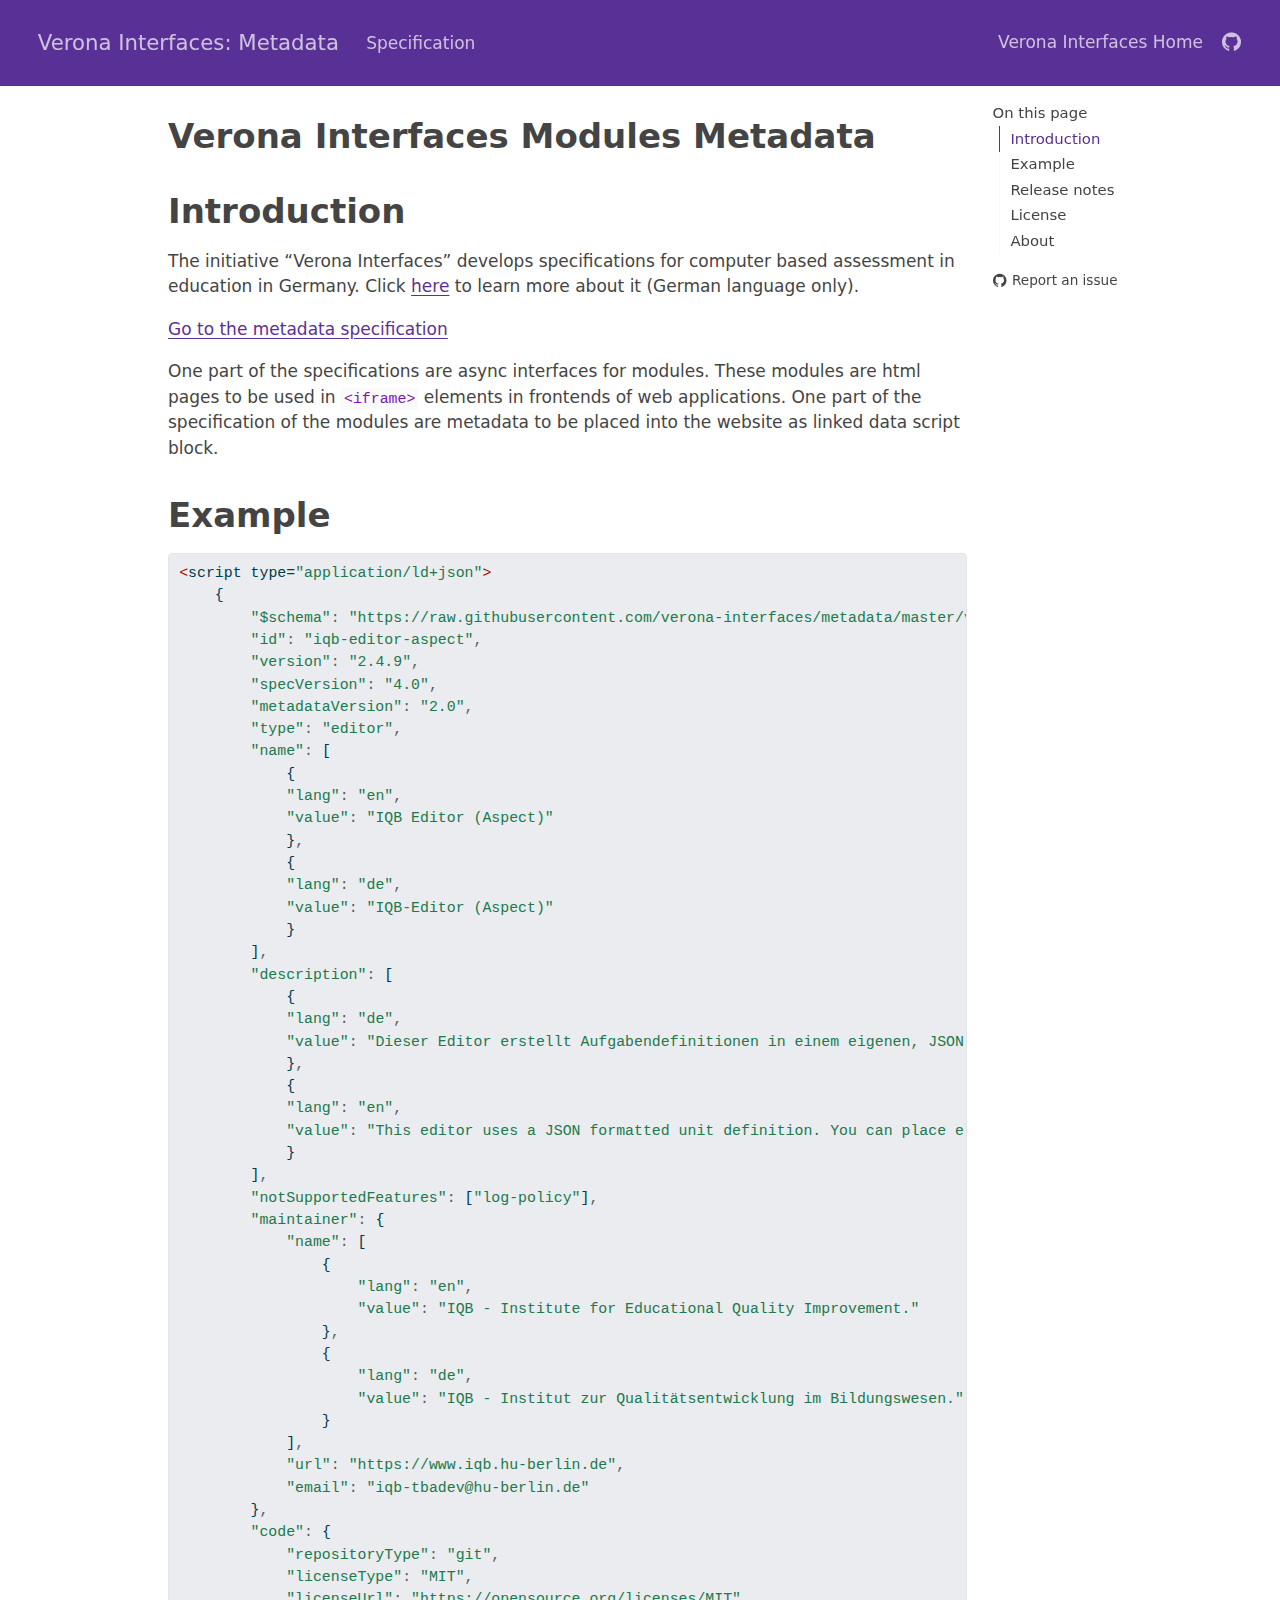
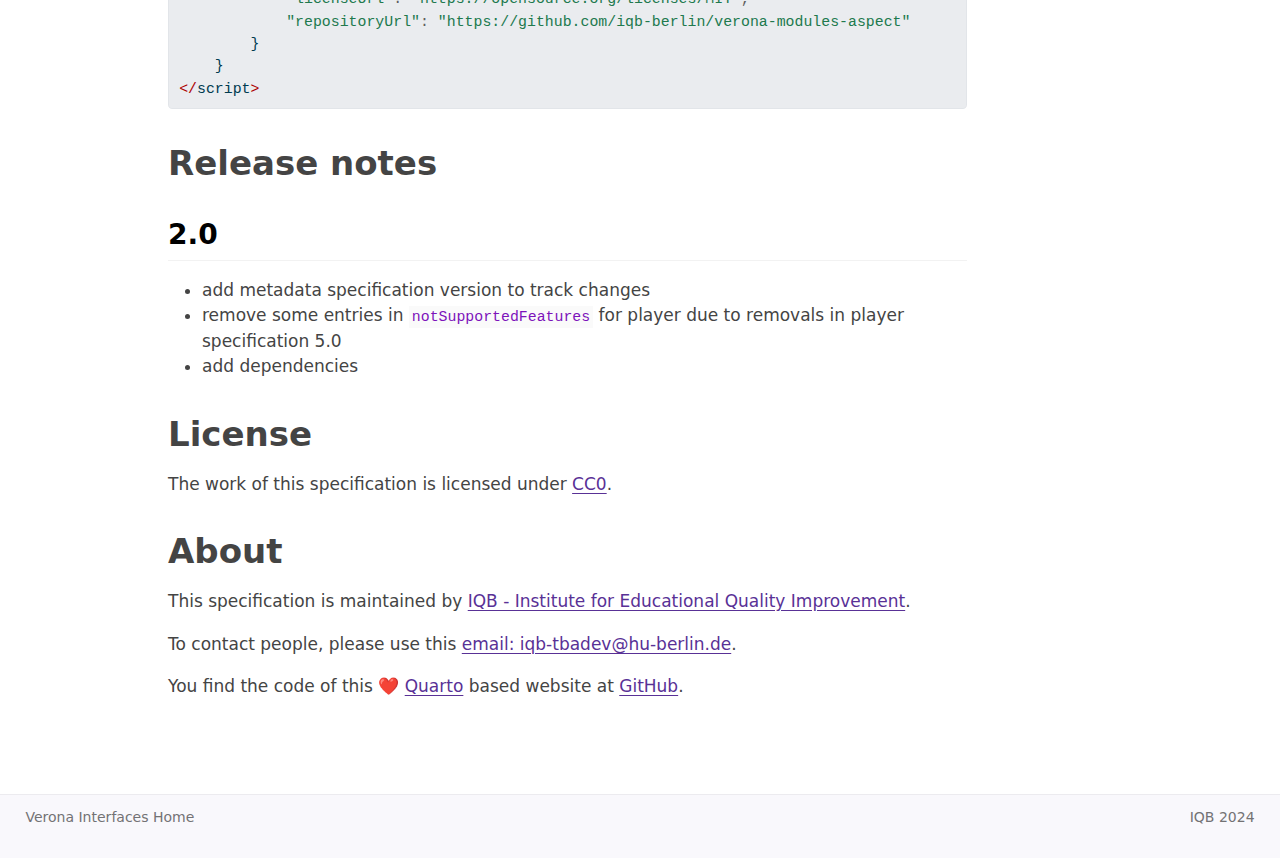
==== commit 258fd023: "Built site for gh-pages" ====
--- a/index.html
+++ b/index.html
@@ -7,7 +7,7 @@
 <meta name="viewport" content="width=device-width, initial-scale=1.0, user-scalable=yes">
 
 
-<title>Verona-Interfaces Metadata - Verona Interfaces Modules Metadata</title>
+<title>Verona Interfaces: Metadata - Verona Interfaces Modules Metadata</title>
 <style>
 code{white-space: pre-wrap;}
 span.smallcaps{font-variant: small-caps;}
@@ -20,11 +20,44 @@
   margin: 0 0.8em 0.2em -1em; /* quarto-specific, see https://github.com/quarto-dev/quarto-cli/issues/4556 */ 
   vertical-align: middle;
 }
+/* CSS for syntax highlighting */
+pre > code.sourceCode { white-space: pre; position: relative; }
+pre > code.sourceCode > span { line-height: 1.25; }
+pre > code.sourceCode > span:empty { height: 1.2em; }
+.sourceCode { overflow: visible; }
+code.sourceCode > span { color: inherit; text-decoration: inherit; }
+div.sourceCode { margin: 1em 0; }
+pre.sourceCode { margin: 0; }
+@media screen {
+div.sourceCode { overflow: auto; }
+}
+@media print {
+pre > code.sourceCode { white-space: pre-wrap; }
+pre > code.sourceCode > span { text-indent: -5em; padding-left: 5em; }
+}
+pre.numberSource code
+  { counter-reset: source-line 0; }
+pre.numberSource code > span
+  { position: relative; left: -4em; counter-increment: source-line; }
+pre.numberSource code > span > a:first-child::before
+  { content: counter(source-line);
+    position: relative; left: -1em; text-align: right; vertical-align: baseline;
+    border: none; display: inline-block;
+    -webkit-touch-callout: none; -webkit-user-select: none;
+    -khtml-user-select: none; -moz-user-select: none;
+    -ms-user-select: none; user-select: none;
+    padding: 0 4px; width: 4em;
+  }
+pre.numberSource { margin-left: 3em;  padding-left: 4px; }
+div.sourceCode
+  {   }
+@media screen {
+pre > code.sourceCode > span > a:first-child::before { text-decoration: underline; }
+}
 </style>
 
 
 <script src="site_libs/quarto-nav/quarto-nav.js"></script>
-<link href="./verona-module-metadata.html" rel="next">
 <link href="./favicon.ico" rel="icon">
 <script src="site_libs/clipboard/clipboard.min.js"></script>
 <script src="site_libs/quarto-html/quarto.js"></script>
@@ -56,7 +89,7 @@
 <link rel="stylesheet" href="styles.css">
 </head>
 
-<body class="nav-sidebar docked nav-fixed">
+<body class="nav-fixed">
 
 <div id="quarto-search-results"></div>
   <header id="quarto-header" class="headroom fixed-top">
@@ -67,17 +100,28 @@
     <img src="./logo_verona_small.png" alt="" class="navbar-logo">
     </a>
     <a class="navbar-brand" href="./index.html">
-    <span class="navbar-title">Verona-Interfaces Metadata</span>
+    <span class="navbar-title">Verona Interfaces: Metadata</span>
     </a>
   </div>
           <button class="navbar-toggler" type="button" data-bs-toggle="collapse" data-bs-target="#navbarCollapse" aria-controls="navbarCollapse" aria-expanded="false" aria-label="Toggle navigation" onclick="if (window.quartoToggleHeadroom) { window.quartoToggleHeadroom(); }">
   <span class="navbar-toggler-icon"></span>
 </button>
           <div class="collapse navbar-collapse" id="navbarCollapse">
+            <ul class="navbar-nav navbar-nav-scroll me-auto">
+  <li class="nav-item">
+    <a class="nav-link" href="./verona-module-metadata.html"> 
+<span class="menu-text">Specification</span></a>
+  </li>  
+</ul>
             <ul class="navbar-nav navbar-nav-scroll ms-auto">
   <li class="nav-item">
     <a class="nav-link" href="https://verona-interfaces.github.io/"> 
-<span class="menu-text">Go to verona-interfaces</span></a>
+<span class="menu-text">Verona Interfaces Home</span></a>
+  </li>  
+  <li class="nav-item compact">
+    <a class="nav-link" href="https://github.com/verona-interfaces/metadata"> <i class="bi bi-github" role="img">
+</i> 
+<span class="menu-text"></span></a>
   </li>  
 </ul>
           </div> <!-- /navcollapse -->
@@ -85,47 +129,24 @@
 </div>
       </div> <!-- /container-fluid -->
     </nav>
-  <nav class="quarto-secondary-nav">
-    <div class="container-fluid d-flex">
-      <button type="button" class="quarto-btn-toggle btn" data-bs-toggle="collapse" data-bs-target=".quarto-sidebar-collapse-item" aria-controls="quarto-sidebar" aria-expanded="false" aria-label="Toggle sidebar navigation" onclick="if (window.quartoToggleHeadroom) { window.quartoToggleHeadroom(); }">
-        <i class="bi bi-layout-text-sidebar-reverse"></i>
-      </button>
-        <nav class="quarto-page-breadcrumbs" aria-label="breadcrumb"><ol class="breadcrumb"><li class="breadcrumb-item"><a href="./index.html">Home</a></li></ol></nav>
-        <a class="flex-grow-1" role="button" data-bs-toggle="collapse" data-bs-target=".quarto-sidebar-collapse-item" aria-controls="quarto-sidebar" aria-expanded="false" aria-label="Toggle sidebar navigation" onclick="if (window.quartoToggleHeadroom) { window.quartoToggleHeadroom(); }">      
-        </a>
-    </div>
-  </nav>
 </header>
 <!-- content -->
 <div id="quarto-content" class="quarto-container page-columns page-rows-contents page-layout-article page-navbar">
 <!-- sidebar -->
-  <nav id="quarto-sidebar" class="sidebar collapse collapse-horizontal quarto-sidebar-collapse-item sidebar-navigation docked overflow-auto">
-    <div class="sidebar-menu-container"> 
-    <ul class="list-unstyled mt-1">
-        <li class="sidebar-item">
-  <div class="sidebar-item-container"> 
-  <a href="./index.html" class="sidebar-item-text sidebar-link active">
- <span class="menu-text">Home</span></a>
-  </div>
-</li>
-        <li class="sidebar-item">
-  <div class="sidebar-item-container"> 
-  <a href="./verona-module-metadata.html" class="sidebar-item-text sidebar-link">
- <span class="menu-text">Metadata Specification</span></a>
-  </div>
-</li>
-    </ul>
-    </div>
-</nav>
-<div id="quarto-sidebar-glass" class="quarto-sidebar-collapse-item" data-bs-toggle="collapse" data-bs-target=".quarto-sidebar-collapse-item"></div>
 <!-- margin-sidebar -->
     <div id="quarto-margin-sidebar" class="sidebar margin-sidebar">
         <nav id="TOC" role="doc-toc" class="toc-active">
     <h2 id="toc-title">On this page</h2>
    
   <ul>
-  <li><a href="#verona-interfaces" id="toc-verona-interfaces" class="nav-link active" data-scroll-target="#verona-interfaces">Verona Interfaces</a></li>
-  <li><a href="#modules" id="toc-modules" class="nav-link" data-scroll-target="#modules">Modules</a></li>
+  <li><a href="#introduction" id="toc-introduction" class="nav-link active" data-scroll-target="#introduction">Introduction</a></li>
+  <li><a href="#example" id="toc-example" class="nav-link" data-scroll-target="#example">Example</a></li>
+  <li><a href="#release-notes" id="toc-release-notes" class="nav-link" data-scroll-target="#release-notes">Release notes</a>
+  <ul class="collapse">
+  <li><a href="#section" id="toc-section" class="nav-link" data-scroll-target="#section"><span style="color: black;">2.0</span></a></li>
+  </ul></li>
+  <li><a href="#license" id="toc-license" class="nav-link" data-scroll-target="#license">License</a></li>
+  <li><a href="#about" id="toc-about" class="nav-link" data-scroll-target="#about">About</a></li>
   </ul>
 <div class="toc-actions"><ul><li><a href="https://github.com/verona-interfaces/metadata/issues/new" class="toc-action"><i class="bi bi-github"></i>Report an issue</a></li></ul></div></nav>
     </div>
@@ -151,13 +172,86 @@
 </header>
 
 
-<section id="verona-interfaces" class="level1">
-<h1>Verona Interfaces</h1>
-<p>The initiative “Verona Interfaces” develops specifications for computer based assessment in education in Germany. Click<a href="https://verona-interfaces.github.io/">here</a> to learn more about it.</p>
+<section id="introduction" class="level1">
+<h1>Introduction</h1>
+<p>The initiative “Verona Interfaces” develops specifications for computer based assessment in education in Germany. Click <a href="https://verona-interfaces.github.io/">here</a> to learn more about it (German language only).</p>
+<p><a href="./verona-module-metadata.html">Go to the metadata specification</a></p>
+<p>One part of the specifications are async interfaces for modules. These modules are html pages to be used in <code>&lt;iframe&gt;</code> elements in frontends of web applications. One part of the specification of the modules are metadata to be placed into the website as linked data script block.</p>
 </section>
-<section id="modules" class="level1">
-<h1>Modules</h1>
-<p>One part of the specifications are async interfaces for modules, These are complete html pages to be used in iframe elements in frontends of web applications. This specification describes data in the head of these html pages. These data are to be used by several applications.</p>
+<section id="example" class="level1">
+<h1>Example</h1>
+<div class="sourceCode" id="cb1"><pre class="sourceCode html code-with-copy"><code class="sourceCode html"><span id="cb1-1"><a href="#cb1-1" aria-hidden="true" tabindex="-1"></a><span class="dt">&lt;</span><span class="kw">script</span><span class="ot"> type=</span><span class="st">"application/ld+json"</span><span class="dt">&gt;</span></span>
+<span id="cb1-2"><a href="#cb1-2" aria-hidden="true" tabindex="-1"></a>    {</span>
+<span id="cb1-3"><a href="#cb1-3" aria-hidden="true" tabindex="-1"></a>        <span class="st">"$schema"</span><span class="op">:</span> <span class="st">"https://raw.githubusercontent.com/verona-interfaces/metadata/master/verona-module-metadata.json"</span><span class="op">,</span></span>
+<span id="cb1-4"><a href="#cb1-4" aria-hidden="true" tabindex="-1"></a>        <span class="st">"id"</span><span class="op">:</span> <span class="st">"iqb-editor-aspect"</span><span class="op">,</span></span>
+<span id="cb1-5"><a href="#cb1-5" aria-hidden="true" tabindex="-1"></a>        <span class="st">"version"</span><span class="op">:</span> <span class="st">"2.4.9"</span><span class="op">,</span></span>
+<span id="cb1-6"><a href="#cb1-6" aria-hidden="true" tabindex="-1"></a>        <span class="st">"specVersion"</span><span class="op">:</span> <span class="st">"4.0"</span><span class="op">,</span></span>
+<span id="cb1-7"><a href="#cb1-7" aria-hidden="true" tabindex="-1"></a>        <span class="st">"metadataVersion"</span><span class="op">:</span> <span class="st">"2.0"</span><span class="op">,</span></span>
+<span id="cb1-8"><a href="#cb1-8" aria-hidden="true" tabindex="-1"></a>        <span class="st">"type"</span><span class="op">:</span> <span class="st">"editor"</span><span class="op">,</span></span>
+<span id="cb1-9"><a href="#cb1-9" aria-hidden="true" tabindex="-1"></a>        <span class="st">"name"</span><span class="op">:</span> [</span>
+<span id="cb1-10"><a href="#cb1-10" aria-hidden="true" tabindex="-1"></a>            {</span>
+<span id="cb1-11"><a href="#cb1-11" aria-hidden="true" tabindex="-1"></a>            <span class="st">"lang"</span><span class="op">:</span> <span class="st">"en"</span><span class="op">,</span></span>
+<span id="cb1-12"><a href="#cb1-12" aria-hidden="true" tabindex="-1"></a>            <span class="st">"value"</span><span class="op">:</span> <span class="st">"IQB Editor (Aspect)"</span></span>
+<span id="cb1-13"><a href="#cb1-13" aria-hidden="true" tabindex="-1"></a>            }<span class="op">,</span></span>
+<span id="cb1-14"><a href="#cb1-14" aria-hidden="true" tabindex="-1"></a>            {</span>
+<span id="cb1-15"><a href="#cb1-15" aria-hidden="true" tabindex="-1"></a>            <span class="st">"lang"</span><span class="op">:</span> <span class="st">"de"</span><span class="op">,</span></span>
+<span id="cb1-16"><a href="#cb1-16" aria-hidden="true" tabindex="-1"></a>            <span class="st">"value"</span><span class="op">:</span> <span class="st">"IQB-Editor (Aspect)"</span></span>
+<span id="cb1-17"><a href="#cb1-17" aria-hidden="true" tabindex="-1"></a>            }</span>
+<span id="cb1-18"><a href="#cb1-18" aria-hidden="true" tabindex="-1"></a>        ]<span class="op">,</span></span>
+<span id="cb1-19"><a href="#cb1-19" aria-hidden="true" tabindex="-1"></a>        <span class="st">"description"</span><span class="op">:</span> [</span>
+<span id="cb1-20"><a href="#cb1-20" aria-hidden="true" tabindex="-1"></a>            {</span>
+<span id="cb1-21"><a href="#cb1-21" aria-hidden="true" tabindex="-1"></a>            <span class="st">"lang"</span><span class="op">:</span> <span class="st">"de"</span><span class="op">,</span></span>
+<span id="cb1-22"><a href="#cb1-22" aria-hidden="true" tabindex="-1"></a>            <span class="st">"value"</span><span class="op">:</span> <span class="st">"Dieser Editor erstellt Aufgabendefinitionen in einem eigenen, JSON-Format. Anzeige- und Interaktionselemente können auf einer oder über mehreren Seiten frei oder in einem Grid positioniert werden."</span></span>
+<span id="cb1-23"><a href="#cb1-23" aria-hidden="true" tabindex="-1"></a>            }<span class="op">,</span></span>
+<span id="cb1-24"><a href="#cb1-24" aria-hidden="true" tabindex="-1"></a>            {</span>
+<span id="cb1-25"><a href="#cb1-25" aria-hidden="true" tabindex="-1"></a>            <span class="st">"lang"</span><span class="op">:</span> <span class="st">"en"</span><span class="op">,</span></span>
+<span id="cb1-26"><a href="#cb1-26" aria-hidden="true" tabindex="-1"></a>            <span class="st">"value"</span><span class="op">:</span> <span class="st">"This editor uses a JSON formatted unit definition. You can place elements for display or interaction purposes freely or in a grid on one or more pages."</span></span>
+<span id="cb1-27"><a href="#cb1-27" aria-hidden="true" tabindex="-1"></a>            }</span>
+<span id="cb1-28"><a href="#cb1-28" aria-hidden="true" tabindex="-1"></a>        ]<span class="op">,</span></span>
+<span id="cb1-29"><a href="#cb1-29" aria-hidden="true" tabindex="-1"></a>        <span class="st">"notSupportedFeatures"</span><span class="op">:</span> [<span class="st">"log-policy"</span>]<span class="op">,</span></span>
+<span id="cb1-30"><a href="#cb1-30" aria-hidden="true" tabindex="-1"></a>        <span class="st">"maintainer"</span><span class="op">:</span> {</span>
+<span id="cb1-31"><a href="#cb1-31" aria-hidden="true" tabindex="-1"></a>            <span class="st">"name"</span><span class="op">:</span> [</span>
+<span id="cb1-32"><a href="#cb1-32" aria-hidden="true" tabindex="-1"></a>                {</span>
+<span id="cb1-33"><a href="#cb1-33" aria-hidden="true" tabindex="-1"></a>                    <span class="st">"lang"</span><span class="op">:</span> <span class="st">"en"</span><span class="op">,</span></span>
+<span id="cb1-34"><a href="#cb1-34" aria-hidden="true" tabindex="-1"></a>                    <span class="st">"value"</span><span class="op">:</span> <span class="st">"IQB - Institute for Educational Quality Improvement."</span></span>
+<span id="cb1-35"><a href="#cb1-35" aria-hidden="true" tabindex="-1"></a>                }<span class="op">,</span></span>
+<span id="cb1-36"><a href="#cb1-36" aria-hidden="true" tabindex="-1"></a>                {</span>
+<span id="cb1-37"><a href="#cb1-37" aria-hidden="true" tabindex="-1"></a>                    <span class="st">"lang"</span><span class="op">:</span> <span class="st">"de"</span><span class="op">,</span></span>
+<span id="cb1-38"><a href="#cb1-38" aria-hidden="true" tabindex="-1"></a>                    <span class="st">"value"</span><span class="op">:</span> <span class="st">"IQB - Institut zur Qualitätsentwicklung im Bildungswesen."</span></span>
+<span id="cb1-39"><a href="#cb1-39" aria-hidden="true" tabindex="-1"></a>                }</span>
+<span id="cb1-40"><a href="#cb1-40" aria-hidden="true" tabindex="-1"></a>            ]<span class="op">,</span></span>
+<span id="cb1-41"><a href="#cb1-41" aria-hidden="true" tabindex="-1"></a>            <span class="st">"url"</span><span class="op">:</span> <span class="st">"https://www.iqb.hu-berlin.de"</span><span class="op">,</span></span>
+<span id="cb1-42"><a href="#cb1-42" aria-hidden="true" tabindex="-1"></a>            <span class="st">"email"</span><span class="op">:</span> <span class="st">"iqb-tbadev@hu-berlin.de"</span></span>
+<span id="cb1-43"><a href="#cb1-43" aria-hidden="true" tabindex="-1"></a>        }<span class="op">,</span></span>
+<span id="cb1-44"><a href="#cb1-44" aria-hidden="true" tabindex="-1"></a>        <span class="st">"code"</span><span class="op">:</span> {</span>
+<span id="cb1-45"><a href="#cb1-45" aria-hidden="true" tabindex="-1"></a>            <span class="st">"repositoryType"</span><span class="op">:</span> <span class="st">"git"</span><span class="op">,</span></span>
+<span id="cb1-46"><a href="#cb1-46" aria-hidden="true" tabindex="-1"></a>            <span class="st">"licenseType"</span><span class="op">:</span> <span class="st">"MIT"</span><span class="op">,</span></span>
+<span id="cb1-47"><a href="#cb1-47" aria-hidden="true" tabindex="-1"></a>            <span class="st">"licenseUrl"</span><span class="op">:</span> <span class="st">"https://opensource.org/licenses/MIT"</span><span class="op">,</span></span>
+<span id="cb1-48"><a href="#cb1-48" aria-hidden="true" tabindex="-1"></a>            <span class="st">"repositoryUrl"</span><span class="op">:</span> <span class="st">"https://github.com/iqb-berlin/verona-modules-aspect"</span></span>
+<span id="cb1-49"><a href="#cb1-49" aria-hidden="true" tabindex="-1"></a>        }</span>
+<span id="cb1-50"><a href="#cb1-50" aria-hidden="true" tabindex="-1"></a>    }</span>
+<span id="cb1-51"><a href="#cb1-51" aria-hidden="true" tabindex="-1"></a><span class="dt">&lt;/</span><span class="kw">script</span><span class="dt">&gt;</span></span></code><button title="Copy to Clipboard" class="code-copy-button"><i class="bi"></i></button></pre></div>
+</section>
+<section id="release-notes" class="level1">
+<h1>Release notes</h1>
+<section id="section" class="level2">
+<h2 class="anchored" data-anchor-id="section"><span style="color: black;">2.0</span></h2>
+<ul>
+<li>add metadata specification version to track changes</li>
+<li>remove some entries in <code>notSupportedFeatures</code> for player due to removals in player specification 5.0</li>
+<li>add dependencies</li>
+</ul>
+</section>
+</section>
+<section id="license" class="level1">
+<h1>License</h1>
+<p>The work of this specification is licensed under <a href="https://creativecommons.org/public-domain/cc0/">CC0</a>.</p>
+</section>
+<section id="about" class="level1">
+<h1>About</h1>
+<p>This specification is maintained by <a href="https://www.iqb.hu-berlin.de">IQB - Institute for Educational Quality Improvement</a>.</p>
+<p>To contact people, please use this <a href="mailto:iqb-tbadev@hu-berlin.de">email: iqb-tbadev@hu-berlin.de</a>.</p>
+<p>You find the code of this <span class="emoji" data-emoji="heart">❤️</span> <a href="https://quarto.org">Quarto</a> based website at <a href="https://github.com/verona-interfaces/metadata">GitHub</a>.</p>
 
 
 </section>
@@ -572,15 +666,6 @@
   }
 });
 </script>
-<nav class="page-navigation">
-  <div class="nav-page nav-page-previous">
-  </div>
-  <div class="nav-page nav-page-next">
-      <a href="./verona-module-metadata.html" class="pagination-link" aria-label="Metadata Specification">
-        <span class="nav-page-text">Metadata Specification</span> <i class="bi bi-arrow-right-short"></i>
-      </a>
-  </div>
-</nav>
 </div> <!-- /content -->
 <footer class="footer">
   <div class="nav-footer">
@@ -588,7 +673,7 @@
       <ul class="footer-items list-unstyled">
     <li class="nav-item">
     <a class="nav-link" href="https://verona-interfaces.github.io">
-<p>Verona Interfaces</p>
+<p>Verona Interfaces Home</p>
 </a>
   </li>  
 </ul>
